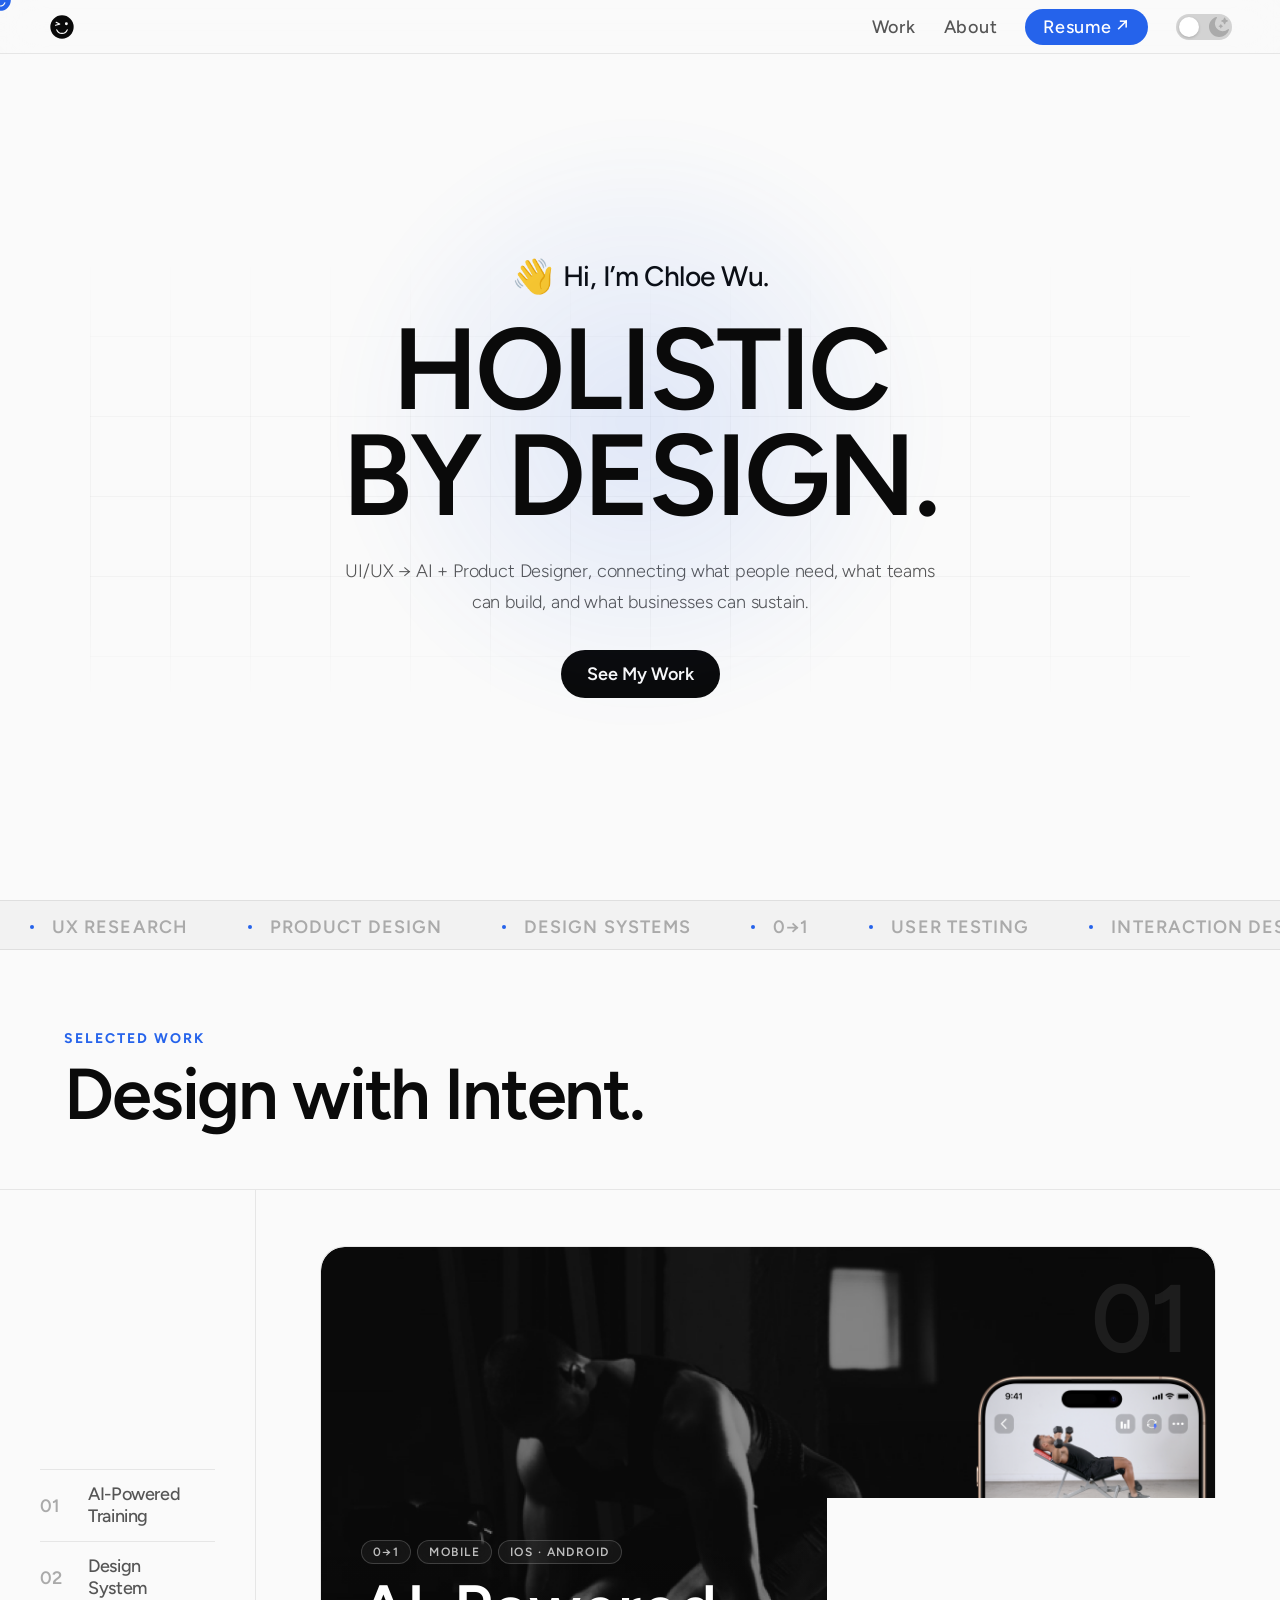
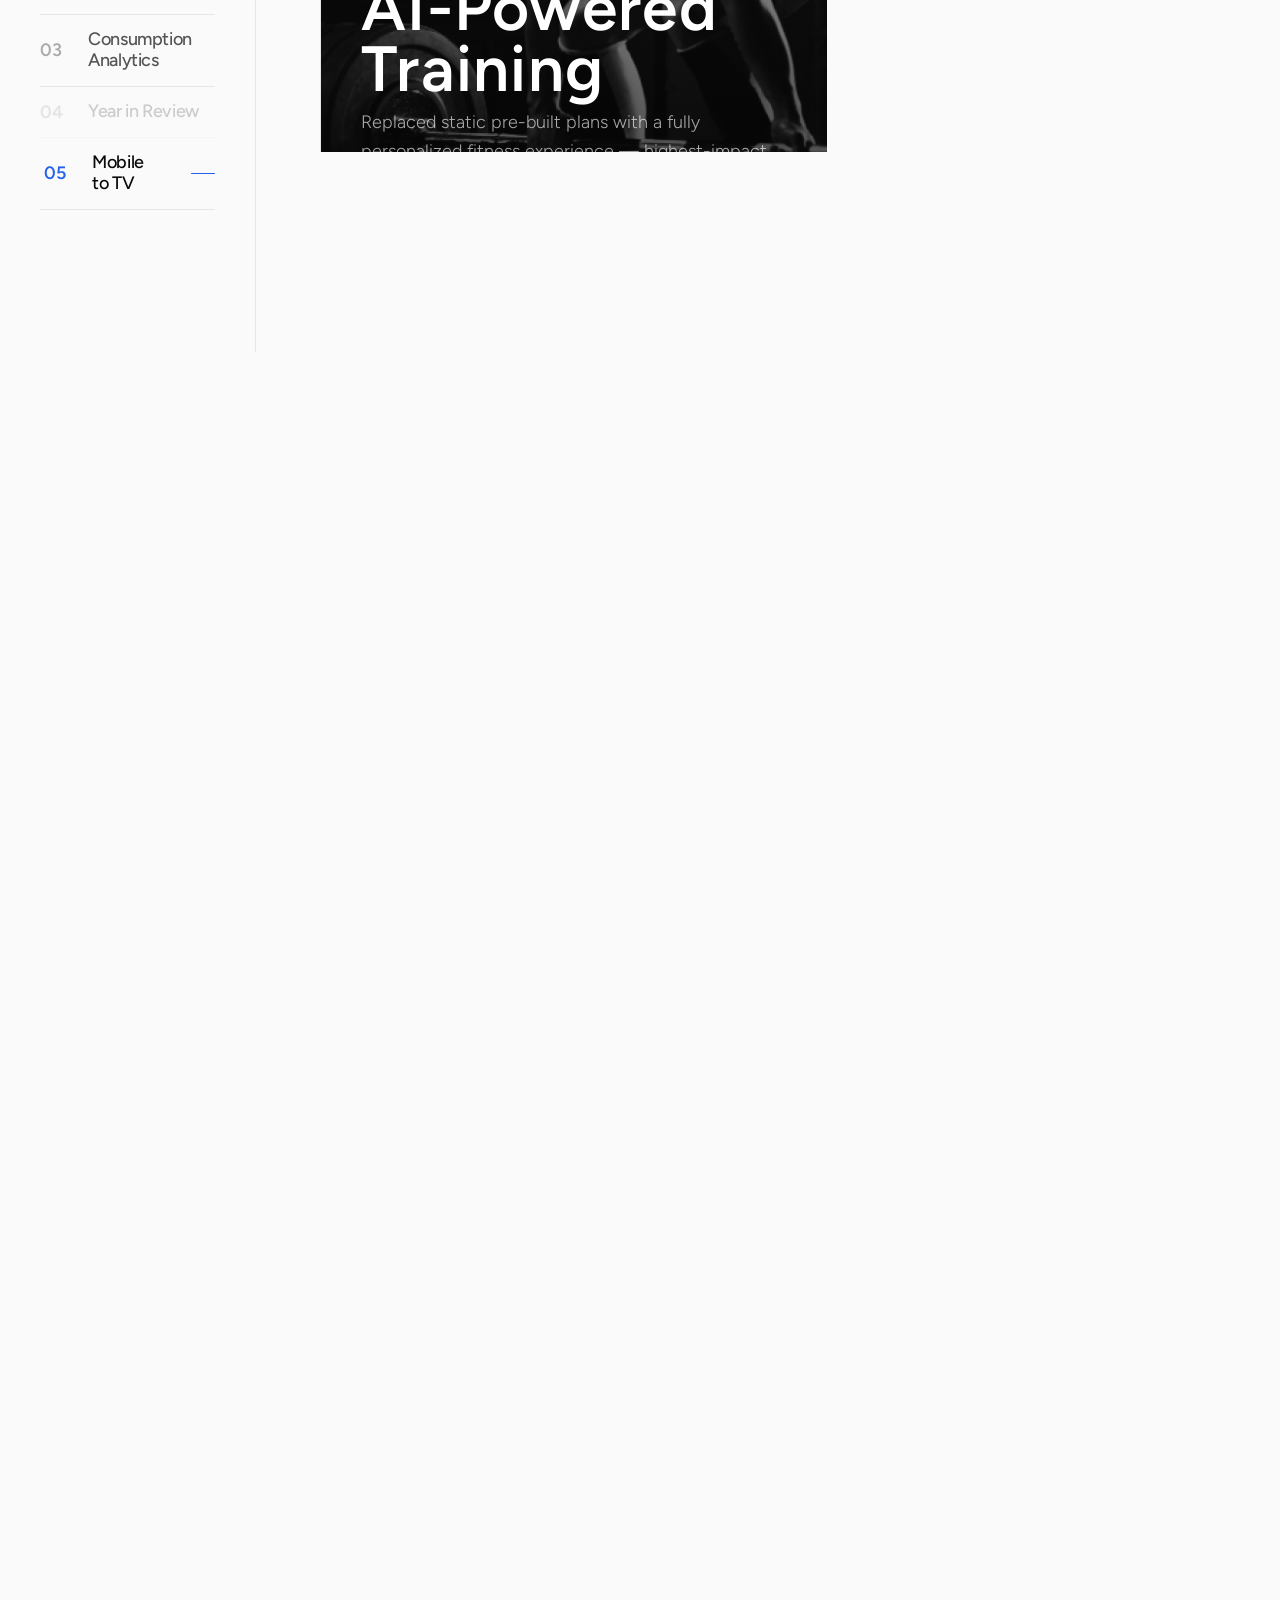
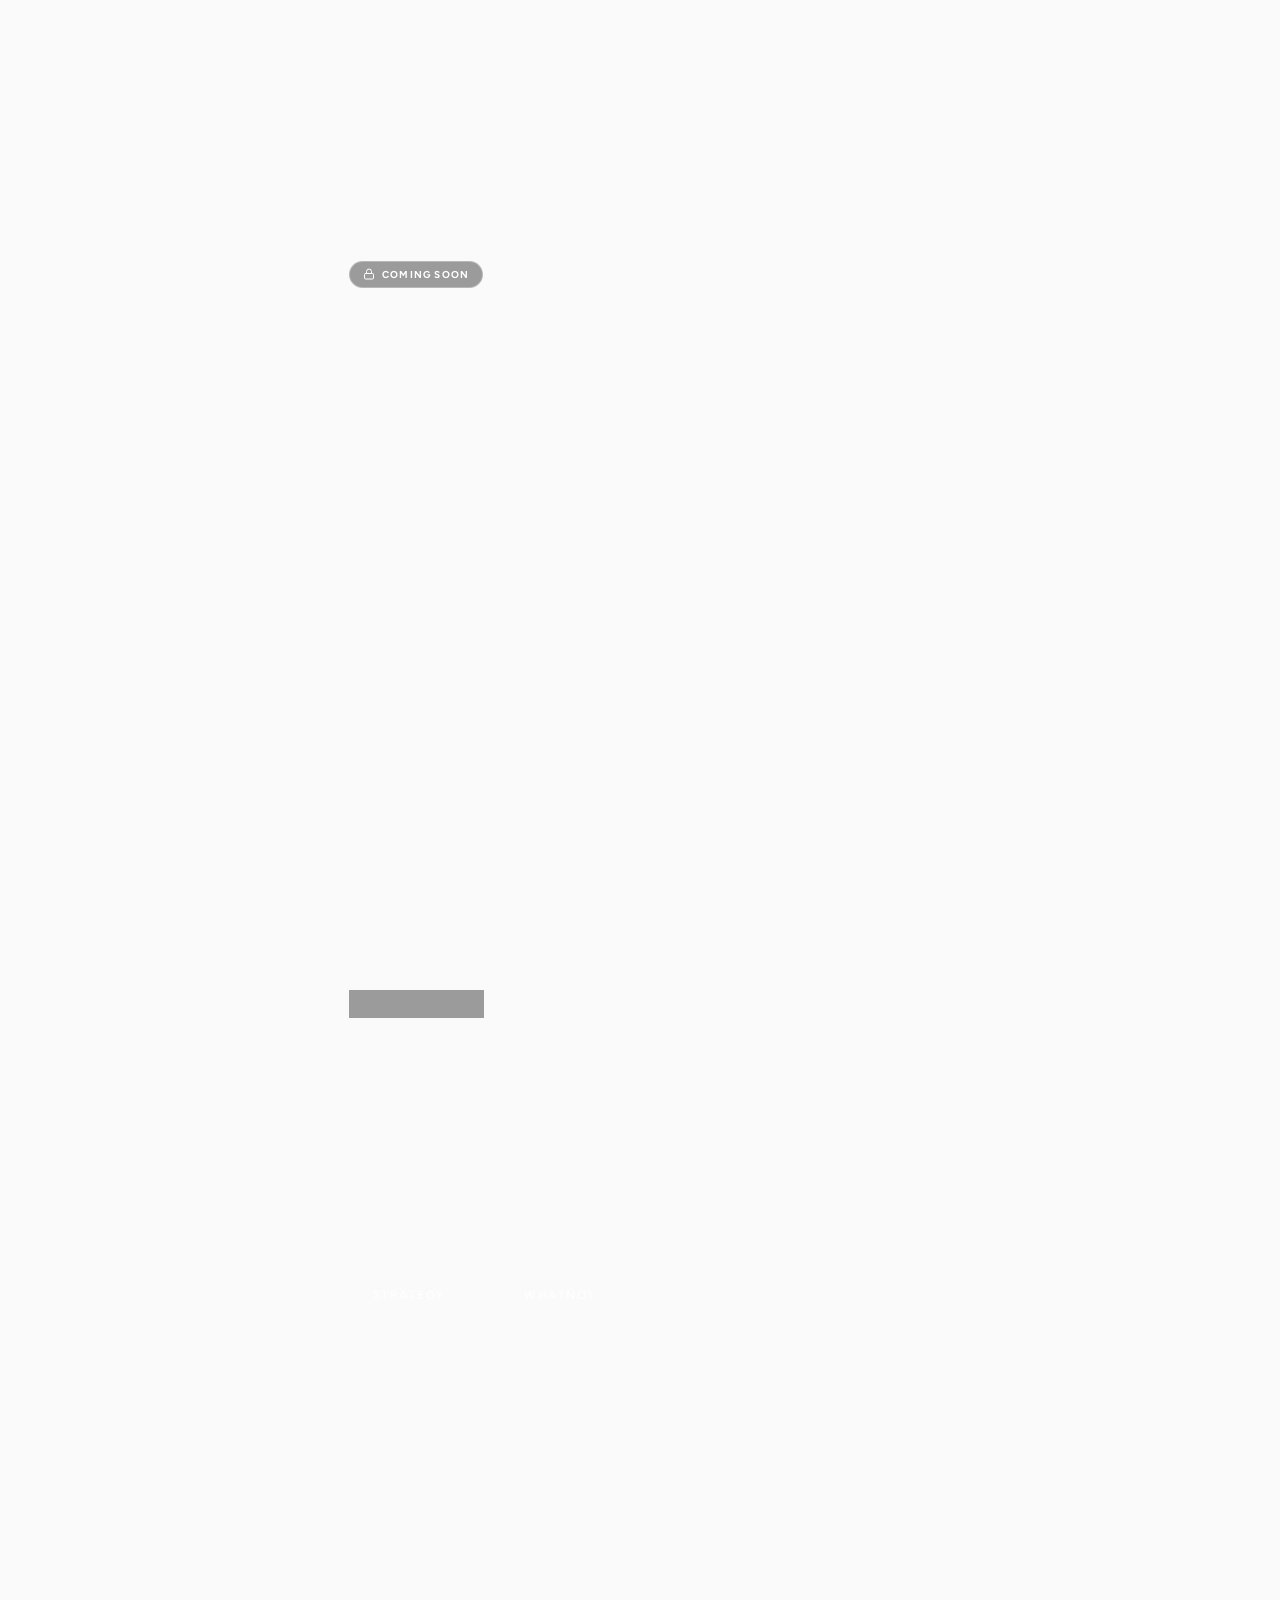
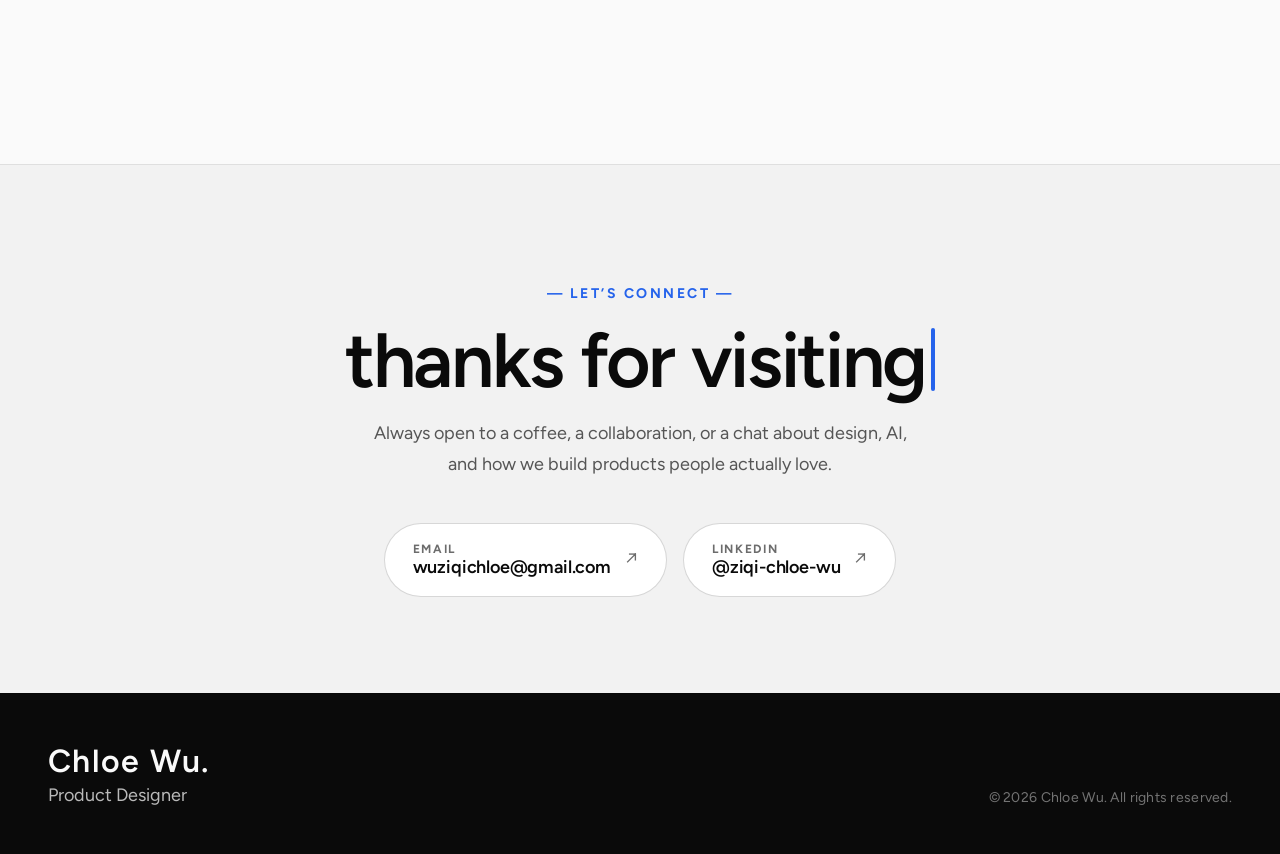
==== index.html @ bb84fc82 "HPE Final showcase: real feature videos + reorder; index Year in Review cover - Add hpe/{style,color" ====
<!DOCTYPE html>
<html lang="en" data-theme="light">
<head>
<meta charset="UTF-8">
<meta name="viewport" content="width=device-width, initial-scale=1.0">
<title>Chloe Wu — Product Designer</title>
<link href="https://fonts.googleapis.com/css2?family=Figtree:ital,wght@0,300;0,400;0,500;0,600;0,700;1,400&display=swap" rel="stylesheet">
<link rel="stylesheet" href="tokens.css">
<style>
*,*::before,*::after{box-sizing:border-box;margin:0;padding:0;}
html{scroll-behavior:smooth;font-size:120%;}
body {
  background:var(--bg); color:var(--ink);
  font-family:var(--font-body);
  overflow-x:hidden; cursor:none;
  -webkit-font-smoothing:antialiased;
  transition:background .4s,color .4s;
}
/* Force system cursor off everywhere so it never co-exists with #cur.
   Overridden in the mobile media query below where #cur is hidden. */
html, body, body *, body *::before, body *::after { cursor:none !important; }

/* ─────────────────────────────────────
   CURSOR — SVG, accent color baked into fill
───────────────────────────────────── */
#cur {
  position:fixed; z-index:9999; pointer-events:none;
  width:26px; height:26px;
  transform:translate(-50%,-50%);
  background:url('assets/images/cursor_default.svg') center / contain no-repeat;
  transition:width .2s cubic-bezier(.34,1.56,.64,1),
             height .2s cubic-bezier(.34,1.56,.64,1);
}
#cur.hover {
  width:30px; height:30px;
  background-image:url('assets/images/cursor_tap.svg');
}
#cur.lock {
  width:28px; height:28px;
  background-image:url('assets/images/cursor_lock.svg');
}
/* Both cursors share accent (#2563EB) strokes with white detail; brighten in dark mode. */
[data-theme="dark"] #cur,
[data-theme="dark"] #cur.hover { filter:brightness(1.15) saturate(1.1); }

/* ─────────────────────────────────────
   NAV
───────────────────────────────────── */
nav {
  position:fixed; top:0; left:0; right:0; z-index:300;
  height:54px; display:flex; align-items:center; justify-content:space-between;
  padding:0 48px;
  background:var(--nav-bg);
  backdrop-filter:blur(20px);
  border-bottom:1px solid var(--border);
  transition:background .4s,border-color .4s;
}
.nav-logo {
  display:inline-flex; align-items:center;
  color:var(--ink); text-decoration:none; transition:color .4s;
  line-height:0;
}
.nav-logo:hover .nav-logo-mark{transform:rotate(-8deg);}
.nav-logo-mark {
  width:28px; height:28px; display:block;
  transition:transform .25s cubic-bezier(.34,1.56,.64,1);
}
.nav-r{display:flex;align-items:center;gap:28px;}
.nav-links{display:flex;gap:28px;list-style:none;}
.nav-links a { font-size:var(--fs-base); font-weight:var(--fw-medium); letter-spacing:.04em; color:var(--ink-2); text-decoration:none; transition:color .2s; }
.nav-links a:hover{color:var(--ink);}
.nav-cta { color:#fff!important; background:var(--accent)!important; padding:7px 18px; border-radius:100px; transition:opacity .2s!important; }
.nav-cta:hover{opacity:.88;}

/* Theme toggle */
.t-tog{position:relative;width:56px;height:26px;cursor:none;}
.t-tog input{position:absolute;opacity:0;width:0;height:0;}
.t-track{position:absolute;inset:0;background:var(--border-h);border-radius:100px;transition:background .3s;display:flex;align-items:center;justify-content:space-between;padding:0 3px;}
.t-tog input:checked~.t-track{background:var(--accent);}
.t-icon{display:block;width:20px;height:20px;color:var(--ink-3);z-index:1;transition:opacity .25s;flex-shrink:0;}
.t-sun{opacity:0;}.t-moon{opacity:1;}
[data-theme="dark"] .t-sun{opacity:1;}[data-theme="dark"] .t-moon{opacity:0;}
/* Track turns accent (blue) when checked/dark — lift the exposed sun icon for contrast */
.t-tog input:checked~.t-track .t-sun{color:var(--ink-2);}
.t-knob{position:absolute;top:3px;left:3px;width:20px;height:20px;background:var(--surf);border-radius:50%;transition:transform .28s cubic-bezier(.4,0,.2,1);pointer-events:none;z-index:2;box-shadow:0 1px 3px rgba(0,0,0,.2);}
.t-tog input:checked~.t-knob{transform:translateX(30px);}

/* ─────────────────────────────────────
   HERO — full page, type-forward
───────────────────────────────────── */
#home {
  min-height:100vh; padding-top:54px;
  display:flex; flex-direction:column;
  align-items:center; justify-content:center;
  position:relative; overflow:hidden;
  text-align:center;
}

/* ── Headline block — takes most of hero ── */
.h-block {
  display:flex; flex-direction:column; align-items:center;
  padding:0 48px;
  position:relative; z-index:1;
  width:100%; max-width:1100px;
  gap:0;
}

/* Subtle blueprint grid */
.h-block::before {
  content:''; position:absolute; inset:0; z-index:0; pointer-events:none;
  background-image:
    linear-gradient(var(--border) 1px, transparent 1px),
    linear-gradient(90deg, var(--border) 1px, transparent 1px);
  background-size:80px 80px;
  mask-image:linear-gradient(to bottom,transparent,rgba(0,0,0,.4) 40%,rgba(0,0,0,.4) 80%,transparent);
}

/* ── GLOW EFFECT ── */
.glow-stage {
  position:relative; z-index:1;
  --mx: 50%; --my: 50%;
}

/* The glow orb follows mouse */
.glow-stage::before {
  content:''; position:absolute; z-index:0; pointer-events:none;
  width:600px; height:600px; border-radius:50%;
  background:radial-gradient(circle, rgba(var(--glow-r),.12) 0%, transparent 70%);
  left:var(--mx); top:var(--my);
  transform:translate(-50%,-50%);
  transition:left .1s ease,top .1s ease;
  filter:blur(20px);
}

.hero-title {
  font-family:var(--font-display);font-weight:var(--fw-semibold);
  font-size:clamp(48px,9vw,136px);
  line-height:.92; letter-spacing:-.025em;
  color:var(--ink);
  position:relative; z-index:1;
  text-align:center;
  margin-bottom:0;
}
.hero-title .gc-sp{width:.22em;}

/* Individual chars get glow on hover proximity */
.hero-title .gc {
  display:inline-block;
  transition:color .25s ease, text-shadow .25s ease;
}
.hero-title .gc.glow {
  color:var(--accent);
  text-shadow:
    0 0 40px rgba(var(--glow-r),.5),
    0 0 100px rgba(var(--glow-r),.25);
}

/* ── Bottom info bar ── */
.h-bar {
  display:flex; flex-direction:column; align-items:center;
  width:100%; max-width:800px;
  margin-top:36px;
  padding:0 48px;
}
.h-bar-l { width:100%; text-align:center; }
.h-bar-r { display:none; }  /* stats now in h-bar-l */
.h-bar-c {
  display:none;
}
.hero-greeting {
  font-size:clamp(24px,2.2vw,32px);   /* bigger — more noticeable */
  font-weight:var(--fw-medium);
  color:var(--ink);                       /* full ink — not muted */
  letter-spacing:-.02em;
  text-align:center;
  margin-bottom:20px;
  opacity:0;
  display:flex;
  align-items:center;
  justify-content:center;
  gap:10px;
}

/* Waving hand emoji animation */
.wave-hand {
  display:inline-block;
  font-size:1.2em;
  transform-origin:70% 80%;       /* pivot at wrist */
  animation-name: wave;
  animation-duration: 2s;
  animation-timing-function: ease-in-out;
  animation-delay: 0.7s;
  animation-iteration-count: 1;
  animation-fill-mode: forwards;
}
@keyframes wave {
  0%   { transform:rotate(0deg); }
  10%  { transform:rotate(18deg); }
  20%  { transform:rotate(-8deg); }
  30%  { transform:rotate(18deg); }
  40%  { transform:rotate(-4deg); }
  50%  { transform:rotate(14deg); }
  60%  { transform:rotate(0deg); }
  100% { transform:rotate(0deg); }
}

/* Greeting text — slight highlight to stand out from noise */
.hero-greeting-text {
  color: var(--ink);
  font-weight:var(--fw-medium);
}
.h-bar-eyebrow { font-size:var(--fs-sm); font-weight:var(--fw-bold); letter-spacing:.14em; text-transform:uppercase; color:var(--accent); margin-bottom:28px; text-align:center; }
.h-bar-sub { font-size:var(--fs-base); font-weight:var(--fw-light); color:var(--ink-2); line-height:1.7; max-width:38ch; text-align:center; letter-spacing:-.01em; }
.h-role { white-space:nowrap; }
.h-bar-cta { display:flex; flex-direction:row; gap:12px; align-items:center; justify-content:center; margin-top:28px; }
.h-avail { display:flex; align-items:center; gap:6px; font-size:var(--fs-sm); font-weight:var(--fw-semibold); letter-spacing:.1em; text-transform:uppercase; color:var(--ink-2); margin-bottom:6px; }
.h-avail-dot { width:7px; height:7px; background:#22C55E; border-radius:50%; animation:pulse 2s ease-in-out infinite; }
.btn-fill { display:inline-flex; align-items:center; gap:6px; background:var(--ink); color:var(--bg); padding:13px 26px; border-radius:100px; font-size:var(--fs-base); font-weight:var(--fw-semibold); text-decoration:none; transition:background .2s, transform .15s; }
.btn-fill:hover{background:var(--accent);transform:translateY(-2px);}
.btn-outline { display:inline-flex; align-items:center; gap:6px; color:var(--ink-2); font-size:var(--fs-base); font-weight:var(--fw-medium); text-decoration:none; padding:13px 20px; border-radius:100px; border:1.5px solid var(--border-h); transition:color .2s, border-color .2s, transform .15s; }
.btn-outline:hover{color:var(--ink);border-color:var(--ink);transform:translateY(-1px);}

/* ─────────────────────────────────────
   TICKER
───────────────────────────────────── */
.ticker { overflow:hidden; white-space:nowrap; border-top:1px solid var(--border); border-bottom:1px solid var(--border); padding:10px 0 13px; background:var(--bg-2); transition:background .4s; }
.ticker-inner { display:inline-flex; animation:ticker 24s linear infinite; }
.t-item { display:inline-flex; align-items:center; gap:18px; padding:0 30px; font-size:var(--fs-base); font-weight:var(--fw-semibold); letter-spacing:.06em; text-transform:uppercase; color:var(--ink-3); line-height:1; }
.t-sep { width:4px; height:4px; border-radius:50%; background:var(--accent); flex-shrink:0; }
@keyframes ticker{from{transform:translateX(0);}to{transform:translateX(-50%);}}

/* ─────────────────────────────────────
   WORK — sticky 1/3 left · 2/3 image right
───────────────────────────────────── */
#work { background:var(--bg); transition:background .4s; }
.sec-ey { font-size:var(--fs-sm); font-weight:var(--fw-bold); letter-spacing:.14em; text-transform:uppercase; color:var(--accent); margin-bottom:10px; display:block; }
.sec-h { font-family:var(--font-display); font-weight:var(--fw-semibold); font-size:clamp(40px,6vw,72px); line-height:1.05; letter-spacing:-.03em; color:var(--ink); }
.sec-note { max-width:28ch; font-size:var(--fs-base); color:var(--ink-2); line-height:1.7; }

/* Section header */
.work-hdr {
  padding:80px 64px 56px;
  display:flex; align-items:flex-end; justify-content:space-between;
  border-bottom:1px solid var(--border);
}

/* ── Two-column: 20% left sticky · 80% right ── */
.work-body {
  display:grid;
  grid-template-columns:1fr 4fr;   /* ← 20% : 80% */
  align-items:start;
}

/* LEFT: sticky, centered vertically */
.work-left {
  position:sticky; top:0; height:100vh;
  display:flex; flex-direction:column;
  justify-content:center;          /* center content vertically */
  padding:48px 40px;
  border-right:1px solid var(--border);
  overflow:hidden;
  background:var(--bg);
  transition:background .4s;
}

/* ── Mini index ── */
.proj-index {
  display:flex; flex-direction:column; gap:0;
  border-top:1px solid var(--border);
}
.proj-idx-row {
  display:flex; align-items:center; gap:12px;
  padding:14px 0; border-bottom:1px solid var(--border);
  cursor:pointer; transition:opacity .3s, padding-left .3s;
  opacity:.28;
}
.proj-idx-row:hover { opacity:.6; }
.proj-idx-row.active { opacity:1; padding-left:4px; }
.proj-idx-num {
  font-family:var(--font-display); font-size:var(--fs-base); font-weight:var(--fw-semibold);
  letter-spacing:.02em; color:var(--ink-3); width:36px;
  flex-shrink:0; transition:color .3s;
}
.proj-idx-row.active .proj-idx-num { color:var(--accent); }
.proj-idx-label {
  font-size:var(--fs-md); font-weight:var(--fw-medium); color:var(--ink-2);
  letter-spacing:-.02em; line-height:1.2;
  flex:1; min-width:0;
  text-wrap:balance;
  transition:color .3s, font-size .3s;
}
.proj-idx-row.active .proj-idx-label { color:var(--ink); }
/* Narrow-desktop breakpoint — shrink label so 2 words like "AI-Powered Training"
   wrap to 2 lines max instead of 3 in tight sidebar columns. */
@media (max-width:1440px) {
  .proj-idx-label { font-size:var(--fs-base); }
}
/* Animated accent bar on the right */
.proj-idx-tick {
  height:1.5px; width:0; background:var(--accent);
  border-radius:1px;
  transition:width .4s cubic-bezier(.22,1,.36,1);
}
.proj-idx-row.active .proj-idx-tick { width:24px; }

/* proj-detail removed — info lives on image */

/* Tags */
.proj-dtags { display:flex; gap:5px; flex-wrap:wrap; margin-bottom:14px; }
.proj-dtag {
  font-size:var(--fs-2xs); font-weight:var(--fw-semibold); letter-spacing:.08em; text-transform:uppercase;
  color:var(--accent); border:1px solid rgba(37,99,235,.25);
  background:rgba(37,99,235,.06);
  padding:3px 9px; border-radius:100px;
}
[data-theme="dark"] .proj-dtag {
  color:var(--accent); border-color:rgba(59,130,246,.3);
  background:rgba(59,130,246,.08);
}

.proj-dname {
  font-family:var(--font-body);
  font-size:clamp(32px,2.8vw,48px); font-weight:var(--fw-medium);
  line-height:1.08; letter-spacing:-.025em;
  color:var(--ink); margin-bottom:14px;
}

/* Metrics row */
.proj-dmetrics { display:flex; gap:24px; flex-wrap:wrap; margin-bottom:28px; }
.proj-dmet-val {
  font-family:var(--font-display);font-weight:var(--fw-semibold);
  font-size:var(--fs-lg); letter-spacing:.01em; color:var(--accent); line-height:1;
}
.proj-dmet-lbl {
  font-size:var(--fs-sm); font-weight:var(--fw-semibold); letter-spacing:.06em;
  text-transform:uppercase; color:var(--ink-3); margin-top:3px;
}

/* Divider between metrics and link */
.proj-dhr {
  width:100%; height:1px; background:var(--border);
  margin-bottom:20px;
}

/* CTA link — more refined */
.proj-dlink {
  display:inline-flex; align-items:center; gap:8px;
  font-size:var(--fs-md); font-weight:var(--fw-semibold); letter-spacing:-.01em;
  color:var(--ink); text-decoration:none;
  transition:color .2s, gap .2s;
}
.proj-dlink:hover { color:var(--accent); gap:12px; }
.proj-dlink-arrow {
  width:28px; height:28px; border-radius:50%;
  border:1.5px solid var(--border-h);
  display:inline-flex; align-items:center; justify-content:center;
  font-size:var(--fs-sm);
  transition:background .2s, border-color .2s, transform .2s;
}
.proj-dlink:hover .proj-dlink-arrow {
  background:var(--accent); border-color:var(--accent); color:#fff;
  transform:rotate(45deg);
}

/* RIGHT: single-column stack of large cards */
.work-right { display:flex; flex-direction:column; gap:28px; padding:56px 64px 96px; }

.proj-panel {
  position:relative; overflow:hidden;
  border-radius:24px;
  min-height:clamp(540px,78vh,820px);
  display:flex; align-items:flex-end;   /* info anchored bottom-left */
  border:1px solid var(--border);
  cursor:pointer;
  opacity:0; transform:translateY(40px);
  transition:opacity .8s cubic-bezier(.22,1,.36,1), transform .8s cubic-bezier(.22,1,.36,1);
  /* Lock the rounded clip so scaled/transformed children (e.g. .proj-panel-bg on hover)
     don't bleed past the corners in Safari/WebKit */
  isolation:isolate;
  -webkit-mask-image:-webkit-radial-gradient(white, black);
          mask-image:radial-gradient(white, black);
}
.proj-panel.in-view { opacity:1; transform:translateY(0); }
.proj-panel.in-view:hover { transform:translateY(-6px); }
@media (prefers-reduced-motion:reduce){
  .proj-panel{opacity:1;transform:none;transition:none;}
}

/* Full-bleed image / gradient background */
.proj-panel-bg {
  position:absolute; inset:0;
  border-radius:24px;            /* explicit, matches parent — survives transform:scale */
  background-size:cover; background-position:center;
  transition:transform .8s cubic-bezier(.22,1,.36,1);
}
.proj-panel:hover .proj-panel-bg { transform:scale(1.04); }

/* Dark vignette at bottom for readability */
.proj-panel::after {
  content:''; position:absolute; inset:0; z-index:2;
  border-radius:inherit;
  pointer-events:none;
  background:linear-gradient(
    to top,
    rgba(0,0,0,.72) 0%,
    rgba(0,0,0,.35) 30%,
    transparent 60%
  );
  transition:background .5s ease;
}
.proj-panel:hover::after {
  background:linear-gradient(
    to top,
    rgba(0,0,0,.55) 0%,
    rgba(0,0,0,.22) 30%,
    transparent 62%
  );
}

/* Modifier — for covers with light/bright backgrounds (e.g. Design System).
   Stronger bottom wash + subtle image dim so white overlay text reads cleanly. */
.proj-panel--bright::after {
  background:linear-gradient(
    to top,
    rgba(0,0,0,.88) 0%,
    rgba(0,0,0,.62) 22%,
    rgba(0,0,0,.28) 46%,
    transparent 72%
  );
}
.proj-panel--bright:hover::after {
  background:linear-gradient(
    to top,
    rgba(0,0,0,.78) 0%,
    rgba(0,0,0,.5) 22%,
    rgba(0,0,0,.2) 46%,
    transparent 72%
  );
}
.proj-panel--bright .proj-panel-bg {
  filter:brightness(.92) saturate(1.04);
}

/* Inner accent ring + soft glow on hover */
.proj-panel::before {
  content:''; position:absolute; inset:0; z-index:3; pointer-events:none;
  border-radius:inherit;
  box-shadow:inset 0 0 0 1px rgba(255,255,255,0),
             inset 0 0 0 0 rgba(255,255,255,0);
  transition:box-shadow .5s ease;
}
.proj-panel:hover::before {
  box-shadow:inset 0 0 0 1px rgba(255,255,255,.18),
             inset 0 0 90px 20px rgba(255,255,255,.06);
}

/* Gradient mesh — for panels without cover image */
.proj-panel-mesh {
  position:absolute; inset:0; z-index:1; pointer-events:none;
  background:
    radial-gradient(circle 600px at 18% 28%, rgba(255,255,255,.14), transparent 60%),
    radial-gradient(circle 500px at 82% 72%, rgba(255,255,255,.10), transparent 65%),
    radial-gradient(circle 700px at 50% 100%, rgba(255,255,255,.06), transparent 60%);
  filter:blur(40px);
  opacity:.9;
  animation:meshDrift 28s ease-in-out infinite alternate;
  mix-blend-mode:screen;
}
@keyframes meshDrift {
  0%   { transform:translate(0,0) scale(1); }
  100% { transform:translate(-4%,3%) scale(1.08); }
}

/* Title slight rise on hover */
.proj-panel-title {
  transition:transform .5s cubic-bezier(.22,1,.36,1);
}
.proj-panel:hover .proj-panel-title {
  transform:translateY(-4px);
}

/* Project info overlaid at bottom-LEFT of image — constrained width so the
   cover's mockup/content can live on the right without colliding with text. */
.proj-panel-info {
  position:relative; z-index:4;
  padding:32px 40px;
  width:100%;
  max-width:clamp(380px, 56%, 720px);
}
.proj-panel-tags { display:flex; gap:6px; margin-bottom:14px; flex-wrap:wrap; }
.proj-panel-tag {
  font-size:var(--fs-xs); font-weight:var(--fw-semibold); letter-spacing:.12em; text-transform:uppercase;
  color:rgba(255,255,255,.72);
  border:1px solid rgba(255,255,255,.18);
  background:rgba(255,255,255,.05);
  padding:4px 11px; border-radius:100px;
  backdrop-filter:blur(10px);
  -webkit-backdrop-filter:blur(10px);
}
.proj-panel-title {
  font-family:var(--font-display);font-weight:var(--fw-semibold);
  font-size:clamp(40px,5vw,72px); line-height:.95;
  letter-spacing:.02em; color:#fff; margin-bottom:8px;
}
.proj-panel-desc {
  font-size:var(--fs-base); font-weight:var(--fw-light);
  color:rgba(255,255,255,.65); line-height:1.65;
  max-width:52ch; margin-bottom:20px;
}
.proj-panel-metrics { display:flex; gap:28px; flex-wrap:wrap; margin-bottom:24px; }
.proj-panel-met-val {
  font-family:var(--font-display);font-weight:var(--fw-semibold);
  font-size:var(--fs-lg); letter-spacing:.02em; color:#fff; line-height:1;
}
.proj-panel-met-lbl {
  font-size:var(--fs-sm); font-weight:var(--fw-bold); letter-spacing:.06em;
  text-transform:uppercase; color:rgba(255,255,255,.5); margin-top:2px;
}
.proj-panel-link {
  display:inline-flex; align-items:center; gap:6px;
  font-size:var(--fs-xs); font-weight:var(--fw-bold); letter-spacing:.1em; text-transform:uppercase;
  color:#fff; text-decoration:none;
  border-bottom:1.5px solid rgba(255,255,255,.5); padding-bottom:1px;
  transition:border-color .2s, color .2s;
}
.proj-panel-link:hover { border-color:#fff; }

/* --- Locked / Coming-soon panels --- */
.proj-panel--locked:hover { transform:none; }            /* no lift on locked cards */
.proj-panel-link--soon {
  display:none;   /* hide bottom "Coming soon" link — top-left badge carries the status */
}
.proj-panel-soon-badge {
  position:absolute; top:24px; left:28px; z-index:5;
  display:inline-flex; align-items:center; gap:7px;
  padding:6px 13px; border-radius:100px;
  background:rgba(0,0,0,.38); backdrop-filter:blur(8px);
  border:1px solid rgba(255,255,255,.28);
  font-size:var(--fs-2xs); font-weight:var(--fw-bold); letter-spacing:.12em;
  text-transform:uppercase; color:#fff;
}
.proj-panel-soon-badge svg { width:12px; height:12px; }

/* Placeholder icon when no image */
.proj-panel-ph {
  position:absolute; top:50%; left:50%;
  transform:translate(-50%,-60%);   /* slightly above center */
  display:flex; flex-direction:column;
  align-items:center; gap:12px; text-align:center;
  z-index:2; pointer-events:none;
}
.proj-panel-icon {
  width:72px; height:72px; border-radius:18px;
  background:rgba(255,255,255,.10);
  border:1.5px solid rgba(255,255,255,.2);
  display:flex; align-items:center; justify-content:center;
  font-size:var(--fs-lg);
}
.proj-panel-ph-label {
  font-size:var(--fs-xs); font-weight:var(--fw-semibold); letter-spacing:.14em;
  text-transform:uppercase; color:rgba(255,255,255,.35);
}

/* Ghost number — decorative watermark */
.proj-panel-ghost {
  position:absolute; top:24px; right:28px; z-index:4;
  font-family:var(--font-display);font-weight:var(--fw-semibold); font-size:var(--fs-display);
  letter-spacing:-.03em; color:rgba(255,255,255,.08);
  line-height:1; pointer-events:none; user-select:none;
}

/* PDF MODAL */
.pdf-overlay {
  position:fixed; inset:0; z-index:1000;
  background:rgba(0,0,0,.65);
  backdrop-filter:blur(14px);
  display:none; align-items:center; justify-content:center;
  padding:24px;
}
.pdf-overlay.open { display:flex; }
.pdf-box {
  width:min(900px,96vw);
  height:min(92vh,1040px);
  background:var(--surf);
  border-radius:18px; overflow:hidden;
  display:flex; flex-direction:column;
  box-shadow:0 32px 80px rgba(0,0,0,.45);
  border:1px solid var(--border-h);
}
.pdf-topbar {
  display:flex; align-items:center; justify-content:space-between;
  padding:13px 20px; border-bottom:1px solid var(--border);
  flex-shrink:0;
}
.pdf-topbar-title {
  font-family:var(--font-display);font-weight:var(--fw-semibold);
  font-size:var(--fs-base); letter-spacing:.04em; color:var(--ink);
}
.pdf-close {
  width:30px; height:30px; border-radius:50%; border:none;
  background:var(--border-h); color:var(--ink); font-size:var(--fs-base);
  cursor:pointer; display:flex; align-items:center; justify-content:center;
  transition:background .2s;
}
.pdf-close:hover { background:var(--border); }
.pdf-iframe { flex:1; border:none; width:100%; background:#f0f0f0; }



/* ─────────────────────────────────────
   ABOUT — Compact Bento Persona
───────────────────────────────────── */
#about {
  background: var(--bg-2);
  padding: 100px 64px;
  transition: background .4s;
  position: relative;
}
/* Subtle gradient backdrop so glass reads clearly */
#about::before {
  content: '';
  position: absolute; inset: 0; z-index: 0; pointer-events: none;
  background:
    radial-gradient(ellipse 70% 60% at 20% 30%, rgba(37,99,235,.06) 0%, transparent 70%),
    radial-gradient(ellipse 60% 50% at 80% 70%, rgba(99,37,235,.04) 0%, transparent 60%);
}
.about-wrap { position: relative; z-index: 1; }
.about-wrap { max-width: 1200px; margin: 0 auto; }

.about-heading { margin-bottom: 48px; }
.about-heading .sec-ey { margin-bottom: 8px; }
.about-heading h2 {
  font-family: var(--font-display);
  font-weight: var(--fw-semibold);
  font-size: clamp(40px, 6vw, 72px);
  line-height: 1.05; letter-spacing: -.03em; color: var(--ink);
}

/* ── Outer card ── */
.bento-card {
  /* Glassmorphism */
  background: rgba(255,255,255,0.62);
  backdrop-filter: blur(24px) saturate(160%);
  -webkit-backdrop-filter: blur(24px) saturate(160%);
  border: 1px solid rgba(255,255,255,0.72);
  border-radius: 28px;
  padding: 12px;
  box-shadow: 0 4px 32px rgba(0,0,0,.07), 0 1px 0 rgba(255,255,255,.9) inset;
  transition: background .4s, border-color .4s;
}
[data-theme="dark"] .bento-card {
  background: rgba(26,26,26,0.72);
  backdrop-filter: blur(24px) saturate(140%);
  -webkit-backdrop-filter: blur(24px) saturate(140%);
  border: 1px solid rgba(255,255,255,0.10);
  box-shadow: 0 4px 32px rgba(0,0,0,.45), 0 1px 0 rgba(255,255,255,.05) inset;
}

/* ── Bento grid ── */
.bento {
  display: grid;
  grid-template-columns: repeat(12, 1fr);
  gap: 8px;
}

/* ── Base tile ── */
.bt {
  border-radius: 16px;
  overflow: hidden;
  position: relative;
  transition: transform .35s cubic-bezier(.22,1,.36,1), box-shadow .35s;
}
.bt:hover { transform: translateY(-2px); box-shadow: 0 8px 28px rgba(0,0,0,.07); }
[data-theme="dark"] .bt:hover { box-shadow: 0 8px 28px rgba(0,0,0,.4); }

/* ── Light-only surfaces ── */
.bt-a {
  background: rgba(242,242,242,0.78);
  border: 1px solid rgba(255,255,255,0.68);
  backdrop-filter: blur(12px);
  -webkit-backdrop-filter: blur(12px);
}
.bt-b {
  background: rgba(255,255,255,0.72);
  border: 1px solid rgba(255,255,255,0.82);
  backdrop-filter: blur(12px);
  -webkit-backdrop-filter: blur(12px);
}
[data-theme="dark"] .bt-a {
  background: rgba(20,20,20,0.72);
  border: 1px solid rgba(255,255,255,0.08);
}
[data-theme="dark"] .bt-b {
  background: rgba(30,30,30,0.78);
  border: 1px solid rgba(255,255,255,0.10);
}
/* Photo tile stays dark so portrait reads, everything else light */
.bt-photo-dark { background: var(--ink); }

/* Column spans */
.bc-3  { grid-column: span 3; }
.bc-4  { grid-column: span 4; }
.bc-5  { grid-column: span 5; }
.bc-6  { grid-column: span 6; }
.bc-12 { grid-column: span 12; }

/* ── Shared label ── */
.bt-label {
  display: block;
  font-size:var(--fs-sm); font-weight:var(--fw-bold); letter-spacing: .1em;
  text-transform: uppercase; color: var(--accent);
  margin-bottom: 12px;
}

/* ══════════════════════════════════════
   TILE: PHOTO
   ══════════════════════════════════════ */
.bt-photo-tile {
  display: flex; flex-direction: column;
  align-items: center; justify-content: flex-end;
  text-align: center;
  min-height: 280px;
  padding: 0;
  position: relative; overflow: hidden;
  gap: 0;
}
.bt-photo-tile::after {
  content:''; position:absolute; inset:0; z-index:2; pointer-events:none;
  border-radius:inherit;
  background:linear-gradient(to bottom, transparent 40%, rgba(0,0,0,.6) 100%);
}
.bt-photo-bg { display:none; }
.bt-portrait {
  position:absolute; inset:0; z-index:1;
  width:100%; height:100%; border-radius:0;
  border:none;
  background:var(--bg-2);
  display:flex; align-items:center; justify-content:center;
  overflow:hidden; margin:0; flex-shrink:0;
  box-shadow:none;
}
.bt-portrait img { width:100%; height:100%; object-fit:cover; border-radius:0; }
.bt-portrait-ph { display:flex; flex-direction:column; align-items:center; gap:8px; justify-content:center; }
.bt-portrait-ph svg { opacity:.3; }
.bt-portrait-ph span {
  font-size:var(--fs-2xs); font-weight:var(--fw-semibold); letter-spacing:.12em;
  text-transform:uppercase; color:rgba(0,0,0,.3);
}
.bt-photo-text { position:absolute; bottom:0; left:0; right:0; z-index:3; padding:20px; }
.bt-photo-name {
  font-family: var(--font-accent);
  font-size:var(--fs-md); letter-spacing: .05em; color: #fff; line-height: 1; margin-bottom: 3px;
}
.bt-photo-role {
  font-size:var(--fs-xs); font-weight:var(--fw-regular);
  color: rgba(255,255,255,.72); letter-spacing: .04em;
}
/* bt-badge removed */

/* ══════════════════════════════════════
   TILE: BIO
   ══════════════════════════════════════ */
.bt-bio-tile {
  padding: 24px 28px;
  display: flex; flex-direction: column; justify-content: center;
}
.bt-bio-text {
  font-size:var(--fs-base); font-weight:var(--fw-light); color: var(--ink-2);
  line-height: 1.78; letter-spacing: -.01em;
}
.bt-detail-rows { display: flex; flex-direction: column; margin-top: 18px; border-top: 1px solid var(--border); }
.bt-detail-row {
  display: flex; justify-content: space-between; align-items: baseline;
  padding: 7px 0; border-bottom: 1px solid var(--border);
}
.bt-detail-row:last-child { border-bottom: none; }
.bt-detail-k {
  font-size:var(--fs-sm); font-weight:var(--fw-bold); letter-spacing: .08em;
  text-transform: uppercase; color: var(--ink-2); flex-shrink: 0;
}
.bt-detail-v {
  font-size:var(--fs-base); font-weight:var(--fw-regular); color: var(--ink-2);
  text-align: right; line-height: 1.4; max-width: 60%;
}

/* ══════════════════════════════════════
   TILE: INFJ SLIDERS
   ══════════════════════════════════════ */
.bt-infj-tile {
  padding: 24px 24px; position: relative; overflow: hidden;
}
.bt-infj-tile::before {
  content: 'INFJ'; position: absolute;
  right: 12px; bottom: 8px;
  font-family: var(--font-accent);
  font-size:var(--fs-3xl); letter-spacing: .06em;
  color: var(--border); line-height: 1;
  pointer-events: none; user-select: none; z-index: 0;
}
.bt-infj-tile > * { position: relative; z-index: 1; }
.bt-slider-row { margin-bottom: 12px; }
.bt-slider-row:last-child { margin-bottom: 0; }
.bt-slider-labels {
  display: flex; justify-content: space-between;
  font-size:var(--fs-sm); color: var(--ink-2); font-weight:var(--fw-medium); margin-bottom: 5px;
}
.bt-slider-track {
  height: 3px; border-radius: 2px;
  background: var(--border-h); position: relative;
}
.bt-slider-track::after {
  content: ''; position: absolute;
  top: -4px; left: 50%; transform: translateX(-50%);
  width: 1.5px; height: 11px;
  background: var(--border-h); border-radius: 1px;
}
.bt-slider-fill {
  position: absolute; top: 0; height: 100%; border-radius: 2px;
  background: linear-gradient(90deg, var(--accent), rgba(37,99,235,.45));
}
.bt-slider-dot {
  position: absolute; top: 50%; transform: translateY(-50%);
  width: 9px; height: 9px; border-radius: 50%;
  background: var(--surf); border: 2px solid var(--accent);
  box-shadow: 0 0 0 3px rgba(37,99,235,.12); z-index: 1;
  transition: background .4s;
}

/* ══════════════════════════════════════
   TILE: BEHAVIORS
   ══════════════════════════════════════ */
.bt-behaviors-tile { padding: 24px 24px; }
.bt-beh-grid {
  display: grid; grid-template-columns: 1fr 1fr;
  gap: 8px; margin-top: 4px;
}
.bt-beh-card {
  background: var(--bg-2);
  border: 1px solid var(--border);
  border-radius: 12px; padding: 12px 14px;
  display: flex; flex-direction: column; gap: 4px;
  transition: background .4s, border-color .4s;
}
.bt-b .bt-beh-card { background: var(--bg-2); }
.bt-beh-card { padding: 16px 16px; align-items: flex-start; gap: 10px; }
.bt-beh-icon {
  width: 48px; height: 48px; display: block; line-height: 1;
  margin-bottom: 4px;
}
img.bt-beh-icon { object-fit: contain; }
.bt-beh-name {
  font-size:var(--fs-base); font-weight:var(--fw-semibold); color: var(--ink);
  letter-spacing: -.01em; line-height: 1.3;
}
.bt-beh-desc {
  font-size:var(--fs-sm); font-weight:var(--fw-regular); color: var(--ink-2);
  line-height: 1.5; letter-spacing: -.01em;
  max-height: 0; opacity: 0; overflow: hidden;
  transition: max-height .35s ease, opacity .3s ease, margin-top .35s ease;
}
.bt-beh-card:hover .bt-beh-desc {
  max-height: 120px; opacity: 1;
}
@media (hover: none) {
  .bt-beh-desc { max-height: 120px; opacity: 1; }
}

/* ══════════════════════════════════════
   TILE: LIST
   ══════════════════════════════════════ */
.bt-list-tile { padding: 22px 24px; }
.bt-list { display: flex; flex-direction: column; gap: 9px; margin-top: 4px; }
.bt-list-item {
  font-size:var(--fs-base); font-weight:var(--fw-regular); color: var(--ink-2); line-height: 1.6;
}
.bt-list-item strong { color: var(--ink); font-weight:var(--fw-semibold); }

/* ══════════════════════════════════════
   TILE: QUOTE — accent bg
   ══════════════════════════════════════ */
.bt-quote-tile {
  background: transparent;
  padding: 28px 32px;
  display: flex; align-items: center; gap: 20px;
}
.bt-quote-mark {
  font-family: var(--font-accent);
  font-size:var(--fs-4xl); line-height: 1;
  color: var(--accent); opacity: .25; flex-shrink: 0;
  user-select: none; margin-top: -4px;
}
.bt-quote-body {
  font-size:var(--fs-md); font-weight:var(--fw-light); font-style: italic;
  color: var(--ink-2); line-height: 1.55;
  border: none; padding: 0; margin: 0; letter-spacing: -.01em; flex: 1;
}

/* ── Responsive ── */
@media (max-width:1024px) and (min-width:768px) {
  #about { padding: 72px 36px; }
  .bento-card { padding: 10px; border-radius: 22px; }
  .bento { gap: 8px; }
  .bc-3 { grid-column: span 6; }
  .bc-5 { grid-column: span 6; }
  .bc-6 { grid-column: span 12; }
}
@media (max-width:767px) {
  #about { padding: 56px 20px; }
  .bento-card { padding: 8px; border-radius: 18px; }
  .bento { gap: 7px; }
  .bento > .bt { grid-column: 1/-1 !important; }
  .bt-photo-tile { min-height: 240px; }
  .bt-beh-grid { grid-template-columns: 1fr 1fr; }
  .bt-quote-tile { flex-direction: column; gap: 12px; padding: 24px 22px; }
  .bt-quote-mark { font-size:var(--fs-2xl); }
}

/* ─────────────────────────────────────
   RESUME
───────────────────────────────────── */
#resume { background:var(--bg); padding:100px 48px; transition:background .4s; }
.rinner { max-width:1200px; margin:0 auto; }
.rg { display:grid; grid-template-columns:1.2fr 1fr; gap:80px; }
.rct { font-family:var(--font-display);font-weight:var(--fw-semibold); font-size:var(--fs-md); letter-spacing:.04em; color:var(--ink); margin-bottom:24px; }
.tl{display:flex;flex-direction:column;}
.tli{display:grid;grid-template-columns:1px 1fr;gap:0 20px;padding-bottom:24px;}
.tl-ln{width:1px;background:var(--border-h);position:relative;}
.tl-dot{position:absolute;top:5px;left:50%;transform:translateX(-50%);width:7px;height:7px;border-radius:50%;background:var(--accent);}
.tl-per{font-size:var(--fs-sm);font-weight:var(--fw-bold);letter-spacing:.1em;text-transform:uppercase;color:var(--accent);margin-bottom:4px;}
.tl-role{font-family:var(--font-display);font-weight:var(--fw-semibold);font-size:var(--fs-md);letter-spacing:.03em;color:var(--ink);margin-bottom:2px;}
.tl-co{font-size:var(--fs-base);color:var(--ink-2);margin-bottom:6px;}
.tl-desc{font-size:var(--fs-base);color:var(--ink-2);line-height:1.65;}
.rdl{display:inline-flex;align-items:center;gap:8px;margin-top:28px;border:1.5px solid var(--border-h);padding:11px 22px;font-size:var(--fs-sm);font-weight:var(--fw-bold);letter-spacing:.1em;text-transform:uppercase;text-decoration:none;color:var(--ink);border-radius:100px;transition:all .2s;}
.rdl:hover{background:var(--accent);color:#fff;border-color:var(--accent);}

/* ── Floating assets — ambient collage above Chat ── */
#floats{position:relative;padding:120px 48px 60px;background:var(--bg);overflow:hidden;transition:background .4s;}
.fa-wrap{max-width:1200px;margin:0 auto;position:relative;}
.fa-head{text-align:center;margin-bottom:48px;}
.fa-head .sec-ey{display:block;font-size:var(--fs-sm);font-weight:var(--fw-bold);letter-spacing:.18em;text-transform:uppercase;color:var(--accent);margin-bottom:14px;}
.fa-head h2{font-family:var(--font-display);font-weight:var(--fw-semibold);font-size:clamp(40px,5vw,64px);line-height:1.05;letter-spacing:-.03em;color:var(--ink);}
.fa-stage{position:relative;height:640px;width:100%;}
.fa-card{position:absolute;border-radius:24px;background:var(--surf);border:1px solid var(--border);box-shadow:0 8px 30px rgba(0,0,0,.08);overflow:hidden;will-change:transform;transform:translate3d(0,var(--scroll-y,0),0) rotate(var(--rot,0deg));transition:box-shadow .3s,filter .3s;}
[data-theme="dark"] .fa-card{box-shadow:0 8px 30px rgba(0,0,0,.35);}
.fa-card:hover{box-shadow:0 20px 60px rgba(0,0,0,.14);z-index:10;}
[data-theme="dark"] .fa-card:hover{box-shadow:0 20px 60px rgba(0,0,0,.5);}
.fa-float{width:100%;height:100%;border-radius:inherit;animation:faFloat var(--dur,8s) ease-in-out infinite;animation-delay:var(--delay,0s);display:flex;align-items:center;justify-content:center;position:relative;}
@keyframes faFloat{0%,100%{transform:translate3d(0,0,0);}50%{transform:translate3d(0,-14px,0);}}
@media (prefers-reduced-motion: reduce){.fa-float{animation:none;}}
.fa-emoji{font-size:clamp(48px,7vw,80px);line-height:1;filter:drop-shadow(0 4px 12px rgba(0,0,0,.08));}
.fa-mockup{width:100%;height:100%;padding:18px;display:flex;flex-direction:column;gap:8px;}
.fa-mockup-bar{height:10px;border-radius:6px;background:var(--border);}
.fa-mockup-bar.accent{background:var(--accent);width:60%;}
.fa-mockup-bar.short{width:40%;}
.fa-mockup-bar.long{width:85%;}
.fa-mockup-pill{height:32px;border-radius:100px;background:var(--accent);width:80px;margin-top:auto;align-self:flex-end;}
.fa-mockup-grid{display:grid;grid-template-columns:1fr 1fr;gap:6px;margin-top:auto;}
.fa-mockup-grid > div{height:32px;border-radius:8px;background:var(--bg-2);border:1px solid var(--border);}
.fa-mockup-grid > div:first-child{background:var(--accent);border-color:var(--accent);}
.fa-label{position:absolute;bottom:14px;left:16px;font-size:var(--fs-2xs);font-weight:var(--fw-bold);letter-spacing:.12em;text-transform:uppercase;color:var(--ink-3);}
.fa-card.work .fa-label{color:var(--accent);}
/* Card placements (desktop) — irregular scatter */
.fa-c1{left:4%;top:0;width:160px;height:160px;--rot:-4deg;--dur:7s;--delay:0s;}
.fa-c2{left:20%;top:60px;width:260px;height:200px;--rot:2deg;--dur:9s;--delay:.4s;}
.fa-c3{left:48%;top:0;width:180px;height:180px;--rot:-2deg;--dur:6.5s;--delay:.8s;}
.fa-c4{right:18%;top:40px;width:200px;height:160px;--rot:5deg;--dur:8.5s;--delay:.2s;}
.fa-c5{right:2%;top:200px;width:170px;height:170px;--rot:-3deg;--dur:7.5s;--delay:.6s;}
.fa-c6{left:8%;top:280px;width:220px;height:180px;--rot:3deg;--dur:9.5s;--delay:1s;}
.fa-c7{left:34%;top:340px;width:200px;height:200px;--rot:-5deg;--dur:8s;--delay:.3s;}
.fa-c8{right:24%;top:340px;width:240px;height:200px;--rot:2deg;--dur:7s;--delay:.7s;}
@media(max-width:1100px){
  .fa-stage{height:880px;}
  .fa-c1{left:2%;top:0;width:140px;height:140px;}
  .fa-c2{left:32%;top:40px;width:220px;height:170px;}
  .fa-c3{right:4%;top:0;width:150px;height:150px;}
  .fa-c4{left:4%;top:200px;width:180px;height:150px;}
  .fa-c5{right:6%;top:200px;width:160px;height:160px;}
  .fa-c6{left:30%;top:400px;width:200px;height:160px;}
  .fa-c7{left:2%;top:580px;width:170px;height:170px;}
  .fa-c8{right:4%;top:560px;width:210px;height:180px;}
}
@media(max-width:640px){
  #floats{padding:80px 20px 40px;}
  .fa-stage{height:1100px;}
  .fa-c1{left:6%;top:0;width:130px;height:130px;}
  .fa-c2{right:6%;top:60px;left:auto;width:160px;height:140px;}
  .fa-c3{left:6%;top:200px;width:140px;height:140px;}
  .fa-c4{right:6%;top:240px;left:auto;width:150px;height:130px;}
  .fa-c5{left:6%;top:400px;width:140px;height:140px;}
  .fa-c6{right:6%;top:430px;left:auto;width:160px;height:140px;}
  .fa-c7{left:6%;top:600px;width:150px;height:150px;}
  .fa-c8{right:6%;top:620px;left:auto;width:170px;height:140px;}
}

/* ── End CTA — Chat Soon ── */
#chat{padding:120px 48px 96px;background:var(--bg-2);border-top:1px solid var(--border);transition:background .4s,border-color .4s;}
.chat-inner{max-width:1080px;margin:0 auto;display:flex;flex-direction:column;align-items:center;text-align:center;}
.chat-eyebrow{font-size:var(--fs-sm);font-weight:var(--fw-bold);letter-spacing:.18em;text-transform:uppercase;color:var(--accent);margin-bottom:18px;}
.chat-title{font-family:var(--font-display);font-weight:var(--fw-semibold);font-size:clamp(40px,6vw,80px);line-height:1.05;letter-spacing:-.03em;color:var(--ink);margin-bottom:14px;min-height:1.1em;}
.chat-title .typer{display:inline;}
.chat-title .typer-caret{display:inline-block;width:.055em;height:.82em;background:var(--accent);margin-left:.06em;vertical-align:-.06em;border-radius:2px;animation:typerBlink 1.05s steps(1) infinite;}
@keyframes typerBlink{50%{opacity:0;}}
@media(prefers-reduced-motion:reduce){.chat-title .typer-caret{animation:none;}}
.chat-sub{font-size:var(--fs-base);color:var(--ink-2);line-height:1.7;max-width:46ch;margin-bottom:44px;}
.chat-links{display:flex;gap:16px;flex-wrap:wrap;justify-content:center;}
.chat-btn{display:inline-flex;align-items:center;gap:14px;padding:18px 28px;border-radius:100px;border:1.5px solid var(--border-h);background:var(--surf);text-decoration:none;color:var(--ink);transition:transform .25s cubic-bezier(.22,1,.36,1),border-color .2s,background .2s,color .2s;}
.chat-btn:hover{transform:translateY(-2px);border-color:var(--accent);background:var(--accent);color:#fff;}
.chat-btn-stack{display:flex;flex-direction:column;align-items:flex-start;line-height:1.2;}
.chat-btn-label{font-size:var(--fs-xs);font-weight:var(--fw-bold);letter-spacing:.14em;text-transform:uppercase;opacity:.6;}
.chat-btn-val{font-size:var(--fs-base);font-weight:var(--fw-semibold);letter-spacing:-.01em;}
.chat-btn-arrow{font-size:var(--fs-base);opacity:.6;transition:transform .2s;}
.chat-btn:hover .chat-btn-arrow{transform:translate(2px,-2px);opacity:1;}
@media(max-width:767px){
  #chat{padding:72px 20px 56px;}
  .chat-links{flex-direction:column;width:100%;}
  .chat-btn{width:100%;justify-content:space-between;padding:16px 22px;}
}

footer{background:var(--ink);color:var(--bg);padding:48px;display:flex;justify-content:space-between;align-items:center;flex-wrap:wrap;gap:20px;border-top:1px solid var(--border);transition:background .4s,color .4s;}
.ft-name{font-family:var(--font-display);font-weight:var(--fw-semibold);font-size:var(--fs-lg);letter-spacing:.04em;}
.ft-tag{font-size:var(--fs-base);color:rgba(245,245,245,.75);margin-top:4px;}
.ft-copy{font-size:var(--fs-sm);color:rgba(245,245,245,.45);letter-spacing:.02em;align-self:flex-end;}
.ft-links{display:flex;gap:28px;list-style:none;}
.ft-links a{font-size:var(--fs-base);font-weight:var(--fw-medium);letter-spacing:.08em;text-transform:uppercase;color:rgba(245,245,245,.75);text-decoration:none;transition:color .2s;}
.ft-links a:hover{color:var(--accent);}

[data-theme="dark"] footer { background:#1E1E1E; }
[data-theme="dark"] .ft-name { color:#F5F5F5; }
[data-theme="dark"] .ft-tag { color:rgba(245,245,245,.75); }
[data-theme="dark"] .ft-links a { color:rgba(245,245,245,.75); }
.reveal{opacity:0;transform:translateY(20px);transition:opacity .6s ease,transform .6s ease;}
.reveal.in{opacity:1;transform:none;}
.enter{opacity:0;animation:fu .6s ease forwards;}
.d1{animation-delay:.05s;}.d2{animation-delay:.18s;}.d3{animation-delay:.32s;}.d4{animation-delay:.48s;}
@keyframes fu{from{opacity:0;transform:translateY(14px);}to{opacity:1;transform:translateY(0);}}
@keyframes pulse{0%,100%{transform:scale(1);}50%{transform:scale(.5);opacity:.5;}}

/* ═══════════════════════════════════════
   RESPONSIVE — 3 breakpoints
═══════════════════════════════════════ */

/* ── Tablet: 768–1024px ── */
@media(max-width:1024px) and (min-width:768px) {
  nav { padding:0 28px; }
  .h-block { padding:36px 28px 0; }
  .h-bar-l, .h-bar-r, .h-bar-c { padding:22px 28px; }
  .work-hdr { padding:60px 36px 44px; }
  .work-left { padding:36px 28px 32px; }
  .proj-panel-info { padding:28px 32px; }
  .proj-panel-title { font-size:clamp(32px,4vw,56px); }
  #about, #resume { padding:80px 36px; }
  footer { padding:40px 36px; }
  .ag { gap:40px; }
  .persona-card { grid-template-columns:240px 1fr; }
  .persona-right { padding:32px 32px; }
  .rg { gap:48px; }
}

/* ── Mobile: < 768px ── */
@media(max-width:767px) {
  /* --- Cursor hidden on touch; restore system cursor --- */
  #cur { display:none; }
  html, body, body *, body *::before, body *::after { cursor:auto !important; }
  a, button, label, .hamburger, [role="button"] { cursor:pointer !important; }

  /* --- Nav: hamburger --- */
  nav { padding:0 20px; height:52px; }
  .nav-r { gap:16px; }
  .nav-links { display:none; }          /* hidden by default */
  .nav-links.open {
    display:flex; flex-direction:column;
    position:fixed; top:52px; left:0; right:0;
    background:var(--nav-bg); backdrop-filter:blur(20px);
    border-bottom:1px solid var(--border);
    padding:16px 24px 24px; gap:16px; z-index:299;
  }
  .nav-links.open li { border-bottom:1px solid var(--border); padding-bottom:12px; }
  .nav-links.open li:last-child { border:none; padding:0; }
  .nav-links.open a { font-size:var(--fs-base); color:var(--ink); }
  .nav-links.open .nav-cta { display:inline-flex; width:fit-content; }
  /* Hamburger button */
  .hamburger {
    display:flex; flex-direction:column; gap:4.5px;
    width:24px; cursor:pointer; padding:4px 0;
    border:none; background:none;
  }
  .hamburger span {
    display:block; height:1.5px; width:100%;
    background:var(--ink); border-radius:2px;
    transition:transform .3s ease, opacity .3s ease;
  }
  .hamburger.open span:nth-child(1) { transform:translateY(6px) rotate(45deg); }
  .hamburger.open span:nth-child(2) { opacity:0; }
  .hamburger.open span:nth-child(3) { transform:translateY(-6px) rotate(-45deg); }
  /* Theme toggle stays visible */
  .t-tog { flex-shrink:0; }

  /* --- Hero --- */
  .h-block { padding:24px 20px 0; align-items:center; }
  .h-bar { padding:0 20px; }
  .h-bar-l { text-align:center; }
  .h-bar-cta { justify-content:center; }
  .hero-title { font-size:clamp(40px,11vw,80px); }

  /* --- Work section: no sticky, stacked cards --- */
  .work-hdr { padding:48px 20px 36px; flex-direction:column; align-items:flex-start; gap:12px; }
  .work-body { grid-template-columns:1fr; }

  /* Left index hidden on mobile — info lives on the card */
  .work-left { display:none; }

  /* Cards stack vertically, tighter padding */
  .work-right { gap:16px; padding:32px 20px 56px; }
  .proj-panel { border-radius:18px; }
  /* On portrait mobile cards, 16:9 covers crop heavily on the sides.
     Shift the focal point right so the phone/watch mockup stays in view
     (overrides the inline `center/cover` shorthand on .proj-panel-bg). */
  .proj-panel-bg { background-position:right center !important; }
  .proj-panel-info { padding:24px 20px; max-width:none; }
  .proj-panel-title { font-size:clamp(32px,8vw,48px); }
  .proj-panel-desc { font-size:var(--fs-sm); }
  .proj-panel-metrics { gap:18px; }
  .proj-panel-ghost { font-size:var(--fs-4xl); top:16px; right:16px; }
  .proj-panel-icon { width:56px; height:56px; font-size:var(--fs-md); }

  /* --- About --- */
  #about { padding:64px 20px; }
  .persona-card { grid-template-columns:1fr; }
  .persona-left { padding:32px 24px; flex-direction:row; flex-wrap:wrap; gap:20px; text-align:left; align-items:flex-start; }
  .persona-photo { width:80px; height:80px; margin-bottom:0; flex-shrink:0; }
  .persona-name { font-size:var(--fs-md); }
  .persona-role { margin-bottom:0; }
  .persona-status { margin-bottom:0; }
  .persona-contacts { width:100%; }
  .persona-langs { margin-top:16px; padding-top:16px; }
  .persona-right { padding:28px 24px; gap:24px; }
  .persona-attrs { grid-template-columns:1fr; gap:20px; }
  .persona-behaviors { gap:8px; }
  .persona-quote-text { font-size:var(--fs-base); }

  /* --- Resume --- */
  #resume { padding:64px 20px; }
  .rg { grid-template-columns:1fr; gap:36px; }

  /* --- Footer --- */
  footer { padding:40px 20px; flex-direction:column; align-items:flex-start; }

  /* --- Ticker --- */
  .ticker { padding:8px 0; }
}

/* ── Very small: < 420px (covers iPhone SE → 14/15 standard) ── */
@media(max-width:420px) {
  .hero-title { font-size:var(--fs-xl); }
  .proj-panel-title { font-size:var(--fs-md); }
}
</style>
</head>
<body>

<div id="cur"></div>

<nav>
  <a href="#home" class="nav-logo" aria-label="Chloe Wu — home">
    <svg class="nav-logo-mark" viewBox="0 0 48 48" xmlns="http://www.w3.org/2000/svg" aria-hidden="true" focusable="false">
      <path fill="currentColor" d="m24 4a20 20 0 1 0 20 20 20 20 0 0 0 -20-20zm-11 18a1 1 0 0 1 -.27-2l4.53-1.29-3.7-1.85a1 1 0 1 1 .89-1.79l6 3a1 1 0 0 1 -.18 1.93l-7 2a1 1 0 0 1 -.27 0zm20.95 7.32a10.49 10.49 0 0 1 -9.95 6.68 10.49 10.49 0 0 1 -9.95-6.68 1 1 0 0 1 1.9-.63 8.35 8.35 0 0 0 8.05 5.31 8.35 8.35 0 0 0 8.05-5.32 1 1 0 0 1 1.9.64zm-2.45-8.32a2.5 2.5 0 1 1 2.5-2.5 2.5 2.5 0 0 1 -2.5 2.5z"/>
    </svg>
  </a>
  <div class="nav-r">
    <ul class="nav-links" id="navLinks">
      <li><a href="#work" onclick="closeMenu()">Work</a></li>
      <li><a href="about.html" onclick="closeMenu()">About</a></li>
      <li><a href="#" class="nav-cta" onclick="openResumePdf();closeMenu();return false;">Resume ↗</a></li>
    </ul>
    <label class="t-tog" aria-label="Toggle theme">
      <input type="checkbox" id="themeToggle">
      <span class="t-track"><svg class="t-icon t-sun" aria-hidden="true" viewBox="0 0 512 512" fill="currentColor"><path d="M275,59.25V19a19,19,0,0,0-38,0V59.25a19,19,0,0,0,38,0Z"/><path d="M275,493V452.75a19,19,0,0,0-38,0V493a19,19,0,0,0,38,0Z"/><path d="M408.56,130.31,437,101.85A19,19,0,1,0,410.15,75l-28.46,28.46a19,19,0,0,0,26.87,26.87Z"/><path d="M101.85,437l28.46-28.46a19,19,0,0,0-26.87-26.87L75,410.15A19,19,0,1,0,101.85,437Z"/><path d="M452.75,275H493a19,19,0,0,0,0-38H452.75a19,19,0,0,0,0,38Z"/><path d="M19,275H59.25a19,19,0,0,0,0-38H19a19,19,0,0,0,0,38Z"/><path d="M381.69,408.56,410.15,437A19,19,0,0,0,437,410.15l-28.46-28.46a19,19,0,0,0-26.87,26.87Z"/><path d="M75,101.85l28.46,28.46a19,19,0,0,0,26.87-26.87L101.85,75A19,19,0,1,0,75,101.85Z"/><path d="M256,99.74A156.26,156.26,0,1,0,412.26,256,156.26,156.26,0,0,0,256,99.74Zm47.81,268.49a14,14,0,0,1-11.72-25.43,102.19,102.19,0,0,0,51.64-53.45,14,14,0,0,1,25.82,10.82A130.13,130.13,0,0,1,303.81,368.23Z"/></svg><svg class="t-icon t-moon" aria-hidden="true" viewBox="0 0 512 512" fill="currentColor"><path d="m351 361.68c-110.67 0-200.71-90-200.71-200.71a199.92 199.92 0 0 1 50.8-133.45c11.1-12.43-1.29-31.66-17.19-26.73-106.53 33.04-183.9 132.36-183.9 249.75 0 144 117.46 261.46 261.46 261.46 117.39 0 216.7-77.37 249.75-183.9 4.93-15.9-14.3-28.29-26.73-17.22a199.92 199.92 0 0 1 -133.48 50.8z"/><path d="m329.57 118.69 13 3a47.26 47.26 0 0 1 35.43 35.12l3.09 13c4.69 19.81 32.91 19.7 37.47-.13l3-13a47.24 47.24 0 0 1 35.14-35.39l13-3.09c19.81-4.69 19.7-32.91-.13-37.47l-13-3a47.24 47.24 0 0 1 -35.39-35.14l-3.09-13c-4.69-19.81-32.91-19.7-37.47.14l-3 13a47.27 47.27 0 0 1 -35.14 35.4l-13 3.08c-19.85 4.71-19.74 32.92.09 37.48z"/><path d="m257.49 249.9 8.31 1.91a30.17 30.17 0 0 1 22.6 22.44l2 8.29c3 12.65 21 12.58 23.92-.09l1.91-8.31a30.17 30.17 0 0 1 22.44-22.6l8.29-2c12.65-3 12.58-21-.09-23.93l-8.3-1.91a30.14 30.14 0 0 1 -22.6-22.43l-2-8.3c-3-12.64-21-12.58-23.93.09l-1.9 8.31a30.17 30.17 0 0 1 -22.44 22.63l-8.29 2c-12.65 3-12.58 21 .08 23.9z"/></svg></span>
      <span class="t-knob"></span>
    </label>
    <!-- Hamburger — visible only on mobile -->
    <button class="hamburger" id="hamburger" aria-label="Toggle navigation" onclick="toggleMenu()" style="display:none;">
      <span></span><span></span><span></span>
    </button>
  </div>
</nav>

<section id="home">

  <div class="h-block">
    <!-- Greeting -->
    <div class="hero-greeting enter d1"><span class="wave-hand">👋</span><span class="hero-greeting-text">Hi, I’m Chloe Wu.</span></div>
    <!-- Glow title -->
    <div class="glow-stage" id="glowStage">
      <h1 class="hero-title enter d2" id="heroTitle"></h1>
    </div>
    <!-- Role + tagline, merged -->
    <p class="h-bar-sub enter d3" style="margin-top:28px;max-width:56ch;text-align:center;">
      <span class="h-role">UI/UX → AI + Product Designer</span>, connecting what people need, what teams can build, and what businesses can sustain.
    </p>
    <!-- CTA -->
    <div class="h-bar-cta enter d3" style="margin-top:32px;">
      <a href="#work" class="btn-fill">See My Work</a>
    </div>
  </div>

</section>

<div class="ticker" aria-hidden="true">
  <div class="ticker-inner" id="tickerEl"></div>
</div>

<section id="work">

  <!-- Section header -->
  <div class="work-hdr reveal">
    <div>
      <span class="sec-ey">Selected Work</span>
      <h2 class="sec-h">Design with Intent.</h2>
    </div>
  </div>

  <!-- 1/3 sticky left · 2/3 scrolling right -->
  <div class="work-body">

    <!-- LEFT: sticky index + live detail -->
    <div class="work-left">
      <div class="proj-index">
        <div class="proj-idx-row active" data-p="0" onclick="scrollToPanel(0)">
          <span class="proj-idx-num">01</span>
          <span class="proj-idx-label">AI-Powered Training</span>
          <span class="proj-idx-tick"></span>
        </div>
        <div class="proj-idx-row" data-p="1" onclick="scrollToPanel(1)">
          <span class="proj-idx-num">02</span>
          <span class="proj-idx-label">Design System</span>
          <span class="proj-idx-tick"></span>
        </div>
        <div class="proj-idx-row" data-p="2" onclick="scrollToPanel(2)">
          <span class="proj-idx-num">03</span>
          <span class="proj-idx-label">Consumption Analytics</span>
          <span class="proj-idx-tick"></span>
        </div>
        <div class="proj-idx-row" data-p="3" onclick="scrollToPanel(3)">
          <span class="proj-idx-num">04</span>
          <span class="proj-idx-label">Year in Review</span>
          <span class="proj-idx-tick"></span>
        </div>
        <div class="proj-idx-row" data-p="4" onclick="scrollToPanel(4)">
          <span class="proj-idx-num">05</span>
          <span class="proj-idx-label">Mobile to TV</span>
          <span class="proj-idx-tick"></span>
        </div>
      </div>
    </div>

    <!-- RIGHT: scrolling panels — image + overlaid info -->
    <div class="work-right" id="workRight">

      <!-- Panel 01 -->
      <div class="proj-panel" data-p="0" onclick="window.open('case-study-adaptive-plan.html', '_self')" title="View case study">
        <div class="proj-panel-bg" style="background:#0f172a url('assets/images/adaptive-plan/cover2.png') center/cover no-repeat;"></div>
        <span class="proj-panel-ghost">01</span>
        <!-- Info overlay at bottom of image -->
        <div class="proj-panel-info">
          <div class="proj-panel-tags">
            <span class="proj-panel-tag">0→1</span>
            <span class="proj-panel-tag">Mobile</span>
            <span class="proj-panel-tag">iOS · Android</span>
          </div>
          <div class="proj-panel-title">AI-Powered Training</div>
          <div class="proj-panel-desc">Replaced static pre-built plans with a fully personalized fitness experience — highest-impact feature Jefit has shipped to date.</div>
          <div class="proj-panel-metrics">
            <div><div class="proj-panel-met-val">+42%</div><div class="proj-panel-met-lbl">Adoption</div></div>
            <div><div class="proj-panel-met-val">+28%</div><div class="proj-panel-met-lbl">D30 Retention</div></div>
            <div><div class="proj-panel-met-val">14%</div><div class="proj-panel-met-lbl">Paywall CVR</div></div>
          </div>
          <a href="case-study-adaptive-plan.html" class="proj-panel-link">View Case Study &nbsp;↗</a>
        </div>
      </div>

      <!-- Panel 02 -->
      <div class="proj-panel proj-panel--bright" data-p="1" onclick="window.open('case-study-design-system.html', '_self')" title="View case study">
        <div class="proj-panel-bg" style="background:#022c22 url('assets/images/design-system/covers/cover.png') center/cover no-repeat;"></div>
        <span class="proj-panel-ghost">02</span>
        <div class="proj-panel-info">
          <div class="proj-panel-tags">
            <span class="proj-panel-tag">Scalability</span>
            <span class="proj-panel-tag">Cross-platform</span>
          </div>
          <div class="proj-panel-title">Design System</div>
          <div class="proj-panel-desc">Revamped a loose Figma guide into a token-bound library — then taught it to grow itself with AI agents.</div>
          <div class="proj-panel-metrics">
            <div><div class="proj-panel-met-val">100%</div><div class="proj-panel-met-lbl">Token-bound</div></div>
            <div><div class="proj-panel-met-val">2</div><div class="proj-panel-met-lbl">DS Agents</div></div>
            <div><div class="proj-panel-met-val">13M+</div><div class="proj-panel-met-lbl">Users</div></div>
          </div>
          <a href="case-study-design-system.html" class="proj-panel-link">View Case Study &nbsp;↗</a>
        </div>
      </div>

      <!-- Panel 03 -->
      <div class="proj-panel" data-p="2" onclick="window.open('case-study-hpe.html', '_self')" title="View case study">
        <div class="proj-panel-bg" style="background:#042f2e url('assets/images/hpe%20cover.jpg') center/cover no-repeat;"></div>
        <span class="proj-panel-ghost">03</span>
        <div class="proj-panel-info">
          <div class="proj-panel-tags">
            <span class="proj-panel-tag">Dashboard</span>
            <span class="proj-panel-tag">B2B</span>
            <span class="proj-panel-tag">Web</span>
          </div>
          <div class="proj-panel-title">Consumption Analytics</div>
          <div class="proj-panel-desc">HPE GreenLake’s Consumption Analytics — a modular chart system for tracking and forecasting enterprise cloud spend.</div>
          <div class="proj-panel-metrics">
            <div><div class="proj-panel-met-val">+30%</div><div class="proj-panel-met-lbl">Adoption</div></div>
            <div><div class="proj-panel-met-val">50+</div><div class="proj-panel-met-lbl">Stakeholders</div></div>
            <div><div class="proj-panel-met-val">14wk</div><div class="proj-panel-met-lbl">Internship</div></div>
          </div>
          <a href="case-study-hpe.html" class="proj-panel-link">View Case Study &nbsp;&#8599;</a>
        </div>
      </div>

      <!-- Panel 04 -->
      <div class="proj-panel proj-panel--locked" data-p="3" onclick="return false;" title="Coming soon">
        <div class="proj-panel-bg" style="background:#1e0730 url('assets/images/yearinreview_cover.png') center/cover no-repeat;"></div>
        <div class="proj-panel-mesh" aria-hidden="true"></div>
        <span class="proj-panel-soon-badge"><svg viewBox="0 0 24 24" fill="none" stroke="currentColor" stroke-width="2" stroke-linecap="round" stroke-linejoin="round"><rect x="3" y="11" width="18" height="11" rx="2"/><path d="M7 11V7a5 5 0 0 1 10 0v4"/></svg>Coming soon</span>
        <span class="proj-panel-ghost">04</span>
        <div class="proj-panel-info">
          <div class="proj-panel-tags">
            <span class="proj-panel-tag">0 → 1</span>
            <span class="proj-panel-tag">Mobile</span>
            <span class="proj-panel-tag">Gamification</span>
          </div>
          <div class="proj-panel-title">Year in Review</div>
          <div class="proj-panel-desc">Jefit’s most shareable moment — a personalized annual recap that became the platform’s highest-revenue initiative.</div>
          <div class="proj-panel-metrics">
            <div><div class="proj-panel-met-val">+78%</div><div class="proj-panel-met-lbl">Revenue</div></div>
            <div><div class="proj-panel-met-val">+124%</div><div class="proj-panel-met-lbl">Shares</div></div>
            <div><div class="proj-panel-met-val">+33%</div><div class="proj-panel-met-lbl">Views</div></div>
          </div>
          <span class="proj-panel-link proj-panel-link--soon">Coming soon</span>
        </div>
      </div>

      <!-- Panel 05 -->
      <div class="proj-panel proj-panel--locked" data-p="4" onclick="return false;" title="Coming soon">
        <div class="proj-panel-bg" style="background:#1c0a00 url('assets/images/whatnot_cover.jpg') center/cover no-repeat;"></div>
        <div class="proj-panel-mesh" aria-hidden="true"></div>
        <span class="proj-panel-soon-badge"><svg viewBox="0 0 24 24" fill="none" stroke="currentColor" stroke-width="2" stroke-linecap="round" stroke-linejoin="round"><rect x="3" y="11" width="18" height="11" rx="2"/><path d="M7 11V7a5 5 0 0 1 10 0v4"/></svg>Coming soon</span>
        <span class="proj-panel-ghost">05</span>
        <div class="proj-panel-info">
          <div class="proj-panel-tags">
            <span class="proj-panel-tag">Strategy</span>
            <span class="proj-panel-tag">UX</span>
            <span class="proj-panel-tag">Whatnot</span>
          </div>
          <div class="proj-panel-title">Mobile to TV Experience</div>
          <div class="proj-panel-desc">Designed Whatnot’s cross-device live event experience and repositioned the marketplace as a community-first platform.</div>
          <div class="proj-panel-metrics">
            <div><div class="proj-panel-met-val">+35%</div><div class="proj-panel-met-lbl">Satisfaction</div></div>
            <div><div class="proj-panel-met-val">2</div><div class="proj-panel-met-lbl">Platforms</div></div>
            <div><div class="proj-panel-met-val">↑</div><div class="proj-panel-met-lbl">Roadmap Impact</div></div>
          </div>
          <span class="proj-panel-link proj-panel-link--soon">Coming soon</span>
        </div>
      </div>

    </div><!-- /work-right -->
  </div><!-- /work-body -->

</section>


<!--
<section id="floats">
  <div class="fa-wrap">
    <div class="fa-head reveal">
      <span class="sec-ey">— A glimpse of me —</span>
      <h2>Things I love.</h2>
    </div>
    <div class="fa-stage" id="faStage">
      <div class="fa-card fa-c1" data-speed="0.18"><div class="fa-float"><span class="fa-emoji">☕</span><span class="fa-label">Coffee</span></div></div>
      <div class="fa-card work fa-c2" data-speed="0.10"><div class="fa-float"><div class="fa-mockup"><div class="fa-mockup-bar accent"></div><div class="fa-mockup-bar long"></div><div class="fa-mockup-bar short"></div><div class="fa-mockup-pill"></div></div><span class="fa-label">Adaptive Plan</span></div></div>
      <div class="fa-card fa-c3" data-speed="0.22"><div class="fa-float"><span class="fa-emoji">🐱</span><span class="fa-label">Cats</span></div></div>
      <div class="fa-card work fa-c4" data-speed="0.14"><div class="fa-float"><div class="fa-mockup"><div class="fa-mockup-bar long"></div><div class="fa-mockup-bar short"></div><div class="fa-mockup-grid"><div></div><div></div><div></div><div></div></div></div><span class="fa-label">Design System</span></div></div>
      <div class="fa-card fa-c5" data-speed="0.20"><div class="fa-float"><span class="fa-emoji">🏋️‍♀️</span><span class="fa-label">Gym, 3×/wk</span></div></div>
      <div class="fa-card fa-c6" data-speed="0.12"><div class="fa-float"><span class="fa-emoji">🌿</span><span class="fa-label">Nature reset</span></div></div>
      <div class="fa-card work fa-c7" data-speed="0.16"><div class="fa-float"><div class="fa-mockup"><div class="fa-mockup-bar accent short"></div><div class="fa-mockup-bar long"></div><div class="fa-mockup-bar"></div><div class="fa-mockup-bar long"></div><div class="fa-mockup-pill"></div></div><span class="fa-label">Year in Review</span></div></div>
      <div class="fa-card fa-c8" data-speed="0.24"><div class="fa-float"><span class="fa-emoji">📚</span><span class="fa-label">Books</span></div></div>
    </div>
  </div>
</section>
-->


<section id="chat">
  <div class="chat-inner reveal">
    <span class="chat-eyebrow">— Let’s connect —</span>
    <h2 class="chat-title"><span class="typer" id="chatTyper" aria-live="polite">thanks for visiting</span><span class="typer-caret" aria-hidden="true"></span></h2>
    <p class="chat-sub">Always open to a coffee, a collaboration, or a chat about design, AI, and how we build products people actually love.</p>
    <div class="chat-links">
      <a href="mailto:wuziqichloe@gmail.com" class="chat-btn">
        <span class="chat-btn-stack">
          <span class="chat-btn-label">Email</span>
          <span class="chat-btn-val">wuziqichloe@gmail.com</span>
        </span>
        <span class="chat-btn-arrow">&#8599;</span>
      </a>
      <a href="https://www.linkedin.com/in/ziqi-chloe-wu/" target="_blank" rel="noopener" class="chat-btn">
        <span class="chat-btn-stack">
          <span class="chat-btn-label">LinkedIn</span>
          <span class="chat-btn-val">@ziqi-chloe-wu</span>
        </span>
        <span class="chat-btn-arrow">&#8599;</span>
      </a>
    </div>
  </div>
</section>

<footer>
  <div>
    <div class="ft-name">Chloe Wu.</div>
    <div class="ft-tag">Product Designer</div>
  </div>
  <div class="ft-copy">© 2026 Chloe Wu. All rights reserved.</div>
</footer>

<script>
/* ── THEME ── */
(()=>{
  const isNight=()=>{const h=new Date().getHours();return h<7||h>=19;};
  const root=document.documentElement,tog=document.getElementById('themeToggle'),KEY='pf-v12';
  const apply=d=>{root.setAttribute('data-theme',d?'dark':'light');tog.checked=d;};
  const sv=localStorage.getItem(KEY);
  apply(sv?sv==='dark':isNight());
  tog.addEventListener('change',()=>{const d=tog.checked;localStorage.setItem(KEY,d?'dark':'light');apply(d);});
})();

/* ── CURSOR ── */
const cur=document.getElementById('cur');
let mx=0,my=0;
document.addEventListener('mousemove',e=>{mx=e.clientX;my=e.clientY;cur.style.left=mx+'px';cur.style.top=my+'px';});
const HOVER_SEL='a,button,label,summary,[role="button"],[onclick]';
const LOCK_SEL='.proj-panel--locked';
document.addEventListener('mouseover',e=>{
  if(!e.target.closest) return;
  if(e.target.closest(LOCK_SEL)){ cur.classList.add('lock'); cur.classList.remove('hover'); }
  else if(e.target.closest(HOVER_SEL)) cur.classList.add('hover');
});
document.addEventListener('mouseout',e=>{
  if(!e.target.closest) return;
  const lockFrom=e.target.closest(LOCK_SEL);
  const lockTo=e.relatedTarget&&e.relatedTarget.closest&&e.relatedTarget.closest(LOCK_SEL);
  if(lockFrom&&lockFrom!==lockTo) cur.classList.remove('lock');
  const from=e.target.closest(HOVER_SEL);
  const to=e.relatedTarget&&e.relatedTarget.closest&&e.relatedTarget.closest(HOVER_SEL);
  if(from&&from!==to) cur.classList.remove('hover');
});

/* ── BUILD TITLE with per-char spans ── */
const lines=['HOLISTIC','BY DESIGN.'];
const titleEl=document.getElementById('heroTitle');
titleEl.innerHTML=lines.map((line,li)=>
  line.split('').map(ch=>
    ch===' '?'<span class="gc gc-sp">&nbsp;</span>':`<span class="gc">${ch}</span>`
  ).join('') + (li<lines.length-1?'<br>':'')
).join('');

/* ── GLOW STAGE — orb follows mouse + char proximity glow ── */
const stage=document.getElementById('glowStage');
const chars=document.querySelectorAll('.gc');

document.addEventListener('mousemove',e=>{
  /* Move the orb */
  const rect=stage.getBoundingClientRect();
  stage.style.setProperty('--mx',(e.clientX-rect.left)+'px');
  stage.style.setProperty('--my',(e.clientY-rect.top)+'px');

  /* Glow nearby chars */
  chars.forEach(ch=>{
    const r=ch.getBoundingClientRect();
    const cx=r.left+r.width/2, cy=r.top+r.height/2;
    const dist=Math.hypot(e.clientX-cx,e.clientY-cy);
    const radius=140;
    if(dist<radius){
      ch.classList.add('glow');
    } else {
      ch.classList.remove('glow');
    }
  });
});

/* ── TICKER ── */
const words=['UX Research','Product Design','Design Systems','0→1','User Testing','Interaction Design','Visual Design','Strategy'];
const el=document.getElementById('tickerEl');
const items=[...words,...words].map(w=>`<span class="t-item"><span class="t-sep"></span>${w}</span>`).join('');
el.innerHTML=items+items;



/* ── PDF MODAL ── */
const RESUME_PDF_URL = "assets/Chloe%20Wu%27s%20Resume_2026.pdf";
function openResumePdf() {
  // Mobile / touch: iframe-embedded PDFs render at native size with no fit-to-width.
  // Open in a new tab so the OS PDF viewer can fit to screen.
  const isMobile = matchMedia('(hover: none) and (pointer: coarse)').matches || window.innerWidth < 768;
  if (isMobile) {
    window.open(RESUME_PDF_URL, '_blank');
    return;
  }
  const iframe = document.getElementById('pdfIframe');
  const fitSrc = RESUME_PDF_URL + '#view=FitH&toolbar=1';
  if (iframe.src !== fitSrc) iframe.src = fitSrc;
  document.getElementById('pdfOverlay').classList.add('open');
  document.body.style.overflow = 'hidden';
}
function closePdf() {
  document.getElementById('pdfOverlay').classList.remove('open');
  document.body.style.overflow = '';
}
document.addEventListener('keydown', e => {
  if (e.key === 'Escape') closePdf();
});

/* ── HAMBURGER MENU ── */
const hamburger    = document.getElementById('hamburger');
const navLinksEl   = document.getElementById('navLinks');
const isMobile     = () => window.innerWidth <= 767;

// Show hamburger only on mobile
function syncHamburger() {
  hamburger.style.display = isMobile() ? 'flex' : 'none';
  if (!isMobile()) navLinksEl.classList.remove('open');
}
syncHamburger();
window.addEventListener('resize', syncHamburger);

function toggleMenu() {
  navLinksEl.classList.toggle('open');
  hamburger.classList.toggle('open');
}
function closeMenu() {
  navLinksEl.classList.remove('open');
  hamburger.classList.remove('open');
}
// Close on outside click
document.addEventListener('click', e => {
  if (!e.target.closest('nav')) closeMenu();
});

/* ── STICKY SCROLL PROJECT SWITCHER ── */
const PROJS = [
  {
    url:'case-study-adaptive-plan.html',
    tags:['0→1','Mobile','iOS · Android'],
    name:'AI-Powered Training',
    desc:'Replaced static pre-built plans with a fully personalized fitness experience — highest-impact feature Jefit has shipped to date.',
    metrics:[{v:'+42%',l:'Adoption'},{v:'+28%',l:'D30 Retention'},{v:'14%',l:'Paywall CVR'}],
  },
  {
    tags:['Design System','Cross-platform'],
    name:'Scalable Design\nSystem',
    desc:'Revamped a loose Figma guide into a token-bound library — then taught it to grow itself with AI agents.',
    metrics:[{v:'100%',l:'Token-bound'},{v:'2',l:'DS Agents'},{v:'13M+',l:'Users'}],
  },
  {
    tags:['Dashboard','B2B','Web'],
    name:'Consumption Analytics',
    url:'case-study-hpe.html',
    desc:"HPE GreenLake's Consumption Analytics — a modular chart system for tracking and forecasting enterprise cloud spend.",
    metrics:[{v:'+30%',l:'Adoption'},{v:'50+',l:'Stakeholders'},{v:'14wk',l:'Internship'}],
  },
  {
    tags:['Social','Motion','Web'],
    name:'Year in Review\n2025',
    desc:"Jefit's most shareable moment — a personalized annual recap that drove the platform's highest-ever revenue.",
    metrics:[{v:'+78%',l:'Revenue'},{v:'+124%',l:'Shares'},{v:'+33%',l:'Views'}],
  },
  {
    tags:['Strategy','UX','Whatnot'],
    name:'Mobile to TV\nExperience',
    desc:"Designed Whatnot's cross-device live event experience and repositioned the marketplace as community-first.",
    metrics:[{v:'+35%',l:'Satisfaction'},{v:'2',l:'Platforms'},{v:'↑',l:'Roadmap Impact'}],
  },
];

const detailEl = document.getElementById('projDetail');
const idxRows  = document.querySelectorAll('.proj-idx-row');
const panels   = document.querySelectorAll('.proj-panel');
let activePi   = 0;

function setActiveProj(i) {
  if (i === activePi) return;
  activePi = i;
  idxRows.forEach((r, ri) => r.classList.toggle('active', ri === i));
}

function scrollToPanel(i) {
  panels[i].scrollIntoView({ behavior:'smooth', block:'start' });
}


// IntersectionObserver: sync left panel when right panels enter viewport
const panelObs = new IntersectionObserver(entries => {
  entries.forEach(e => {
    if (e.isIntersecting && e.intersectionRatio >= 0.4) {
      const i = parseInt(e.target.getAttribute('data-p'));
      setActiveProj(i);
    }
  });
}, { threshold: 0.4 });

panels.forEach(p => panelObs.observe(p));

/* ── PROJ-PANEL stagger reveal on enter ── */
const projRevealObs = new IntersectionObserver(entries => {
  entries.forEach(e => {
    if (e.isIntersecting) {
      e.target.classList.add('in-view');
      projRevealObs.unobserve(e.target);
    }
  });
}, { threshold: 0.2 });
panels.forEach(p => projRevealObs.observe(p));

/* ── REVEAL ── */
const obs=new IntersectionObserver(es=>{es.forEach(e=>{if(e.isIntersecting){e.target.classList.add('in');obs.unobserve(e.target);}});},{threshold:.08});
document.querySelectorAll('.reveal').forEach(el=>obs.observe(el));

/* ── FLOATING ASSETS — scroll parallax ── */
(function(){
  const stage=document.getElementById('faStage');
  if(!stage)return;
  const reduce=window.matchMedia('(prefers-reduced-motion: reduce)').matches;
  if(reduce)return;
  const cards=stage.querySelectorAll('.fa-card');
  let raf=null;
  function update(){
    const rect=stage.getBoundingClientRect();
    const vh=window.innerHeight;
    const center=rect.top+rect.height/2;
    const offset=(vh/2-center);
    cards.forEach(card=>{
      const speed=parseFloat(card.dataset.speed)||0.1;
      card.style.setProperty('--scroll-y',(offset*speed).toFixed(1)+'px');
    });
    raf=null;
  }
  window.addEventListener('scroll',()=>{if(!raf)raf=requestAnimationFrame(update);},{passive:true});
  window.addEventListener('resize',()=>{if(!raf)raf=requestAnimationFrame(update);},{passive:true});
  update();
})();

/* ── INFJ slider calibration animation ── */
(function(){
  const reduce=window.matchMedia('(prefers-reduced-motion: reduce)').matches;
  const tile=document.querySelector('.bt-infj-tile');
  if(!tile)return;
  const fills=tile.querySelectorAll('.bt-slider-fill');
  const dots=tile.querySelectorAll('.bt-slider-dot');
  const targets=[];
  fills.forEach((f,i)=>{
    const d=dots[i];
    targets.push({fl:f.style.left,fw:f.style.width,dl:d.style.left});
    if(!reduce){
      const ease='cubic-bezier(.22,1,.36,1)';
      f.style.transition=`left .95s ${ease}, width .95s ${ease}`;
      d.style.transition=`left .95s ${ease}, background .4s`;
      f.style.left='50%';
      f.style.width='0%';
      d.style.left='calc(50% - 4.5px)';
    }
  });
  if(reduce)return;
  const sObs=new IntersectionObserver(es=>{
    es.forEach(e=>{
      if(e.isIntersecting){
        fills.forEach((f,i)=>{
          const t=targets[i];
          const d=dots[i];
          setTimeout(()=>{
            f.style.left=t.fl;
            f.style.width=t.fw;
            d.style.left=t.dl;
          },i*130);
        });
        sObs.unobserve(e.target);
      }
    });
  },{threshold:.4});
  sObs.observe(tile);
})();

/* ── CHAT TYPEWRITER — playful rotating headline ── */
(()=>{
  const el=document.getElementById('chatTyper');
  if(!el) return;
  if(window.matchMedia&&window.matchMedia('(prefers-reduced-motion:reduce)').matches){
    el.textContent='thanks for visiting — drop a note!';
    return;
  }
  const phrases=[
    'thanks for visiting',
    'don’t let the scroll end here',
    'drop a note!'
  ];
  // start mid-state: first phrase is pre-rendered in HTML, so begin in deleting mode
  let i=0,j=phrases[0].length,deleting=true,started=false;
  const tick=()=>{
    const cur=phrases[i];
    j += deleting?-1:1;
    el.textContent=cur.slice(0,j);
    let wait=deleting?38:75;
    if(!deleting && j===cur.length){deleting=true;wait=2000;}
    else if(deleting && j===0){deleting=false;i=(i+1)%phrases.length;wait=320;}
    setTimeout(tick,wait);
  };
  // hold the initial phrase visible, then start the loop once the headline scrolls into view
  const tObs=new IntersectionObserver(entries=>{
    entries.forEach(e=>{
      if(e.isIntersecting && !started){
        started=true;
        setTimeout(tick,1200);
        tObs.disconnect();
      }
    });
  },{threshold:.6});
  tObs.observe(el);
})();
</script>

<!-- PDF Resume Modal -->
<div class="pdf-overlay" id="pdfOverlay" onclick="if(event.target===this)closePdf()">
  <div class="pdf-box">
    <div class="pdf-topbar">
      <span class="pdf-topbar-title">Chloe Wu — Resume 2026</span>
      <button class="pdf-close" onclick="closePdf()">✕</button>
    </div>
    <iframe
      class="pdf-iframe"
      id="pdfIframe"
      src=""
      title="Chloe Wu Resume"
    ></iframe>
  </div>
</div>

</body>
</html>
---- tokens.css ----
/* ─────────────────────────────────────
   DESIGN TOKENS
   Single source of truth for colors,
   typography, weight, and font stacks.
───────────────────────────────────── */

/* ── COLOR — light (default) ── */
:root {
  --bg:      #FAFAFA;
  --bg-2:    #F2F2F2;
  --surf:    #FFFFFF;
  --ink:     #0A0A0A;
  --ink-2:   #555555;
  --ink-3:   #AAAAAA;
  --border:  rgba(10,10,10,0.08);
  --border-h:rgba(10,10,10,0.16);
  --accent:  #2563EB;           /* electric blue */
  --glow-r:  37, 99, 235;
  --nav-bg:  rgba(250,250,250,0.85);

  /* Warning — yellow/amber (NDA notes, cautions) */
  --warn:        #9A6700;            /* deep amber, legible on light */
  --warn-bg:     #FEF8E7;            /* soft yellow surface */
  --warn-border: rgba(154,103,0,0.28);

  /* Gradient — used for Solution punchline + HMW key words (links question to answer) */
  --grad-solution: linear-gradient(135deg, #2563EB 0%, #7C3AED 52%, #EC4899 100%);

  /* Gradient — HMW band background. Deep indigo top → magenta → pale pink → page bg.
     The lighter stops near the bottom transition smoothly into the light page bg. */
  --grad-hmw: linear-gradient(180deg, #1E1B4B 0%, #1E1B4B 28%, #3730A3 42%, #6D28D9 58%, #A855F7 72%, #F0ABFC 84%, #FBCFE8 93%, var(--bg) 100%);

  /* Spotlight section — always dark, regardless of theme. Apple-style refined dark gray (softer than pure black) */
  --spotlight-bg:        #1D1D1F;
  --spotlight-ink:       #F5F5F5;
  --spotlight-ink-mute:  rgba(245,245,245,0.42);
}

/* ── COLOR — dark ── */
[data-theme="dark"] {
  --bg:      #161616;
  --bg-2:    #242424;
  --surf:    #2C2C2C;
  --ink:     #F5F5F5;
  --ink-2:   #A8A8A8;
  --ink-3:   #7A7A7A;
  --border:  rgba(245,245,245,0.08);
  --border-h:rgba(245,245,245,0.16);
  --accent:  #3B82F6;
  --glow-r:  59, 130, 246;
  --nav-bg:  rgba(22,22,22,0.85);

  /* Warning — yellow/amber for dark surfaces */
  --warn:        #FBBF24;            /* amber-400 */
  --warn-bg:     rgba(251,191,36,0.10);
  --warn-border: rgba(251,191,36,0.26);

  /* Gradient — lighter stops for dark mode legibility */
  --grad-solution: linear-gradient(135deg, #60A5FA 0%, #A78BFA 52%, #F472B6 100%);

  /* Gradient — HMW band in dark mode: stay in deep indigo throughout, fade to near-black page bg.
     No pale pink stops — they'd appear as bright blotches on the dark page. */
  --grad-hmw: linear-gradient(180deg, #1E1B4B 0%, #1E1B4B 30%, #3730A3 50%, #4338CA 72%, #312E81 90%, var(--bg) 100%);
}

/* ── TYPOGRAPHY ── */
:root {
  /* Font stacks */
  --font-body:    'Figtree',-apple-system,'SF Pro Text','SF Pro Display',BlinkMacSystemFont,'Segoe UI',system-ui,sans-serif;
  --font-display: 'Figtree', sans-serif;
  --font-accent:  'Figtree', sans-serif;
  --font-mono:    'SF Mono','Menlo','Consolas',monospace;

  /* Weights */
  --fw-light:    300;
  --fw-regular:  400;
  --fw-medium:   500;
  --fw-semibold: 600;
  --fw-bold:     700;

  /* Size scale
     ≤12px: micro labels, off-grid OK
     >12px: strict 8px grid */
  --fs-2xs:        10px;
  --fs-xs:         12px;
  --fs-sm:         14px;
  --fs-base:       18px;
  --fs-md:         24px;
  --fs-lg:         32px;
  --fs-xl:         40px;
  --fs-2xl:        48px;
  --fs-3xl:        56px;
  --fs-4xl:        64px;
  --fs-5xl:        72px;
  --fs-6xl:        80px;
  --fs-display:    96px;
  --fs-display-lg: 144px;
  --fs-display-xl: 224px;

  /* ── PARAGRAPH ROLES ──
     p1 = default body paragraph. Use these tokens for all prose unless
     the paragraph needs explicit emphasis (lead/quote/bold). Change
     these to retune every paragraph across the site at once. */
  --p1-size:        var(--fs-base);     /* 16px */
  --p1-weight:      var(--fw-regular);  /* 400 */
  --p1-line:        1.8;
  --p1-tracking:    -.02em;
  --p1-color:       var(--ink-2);
  --p1-max-width:   680px;
}
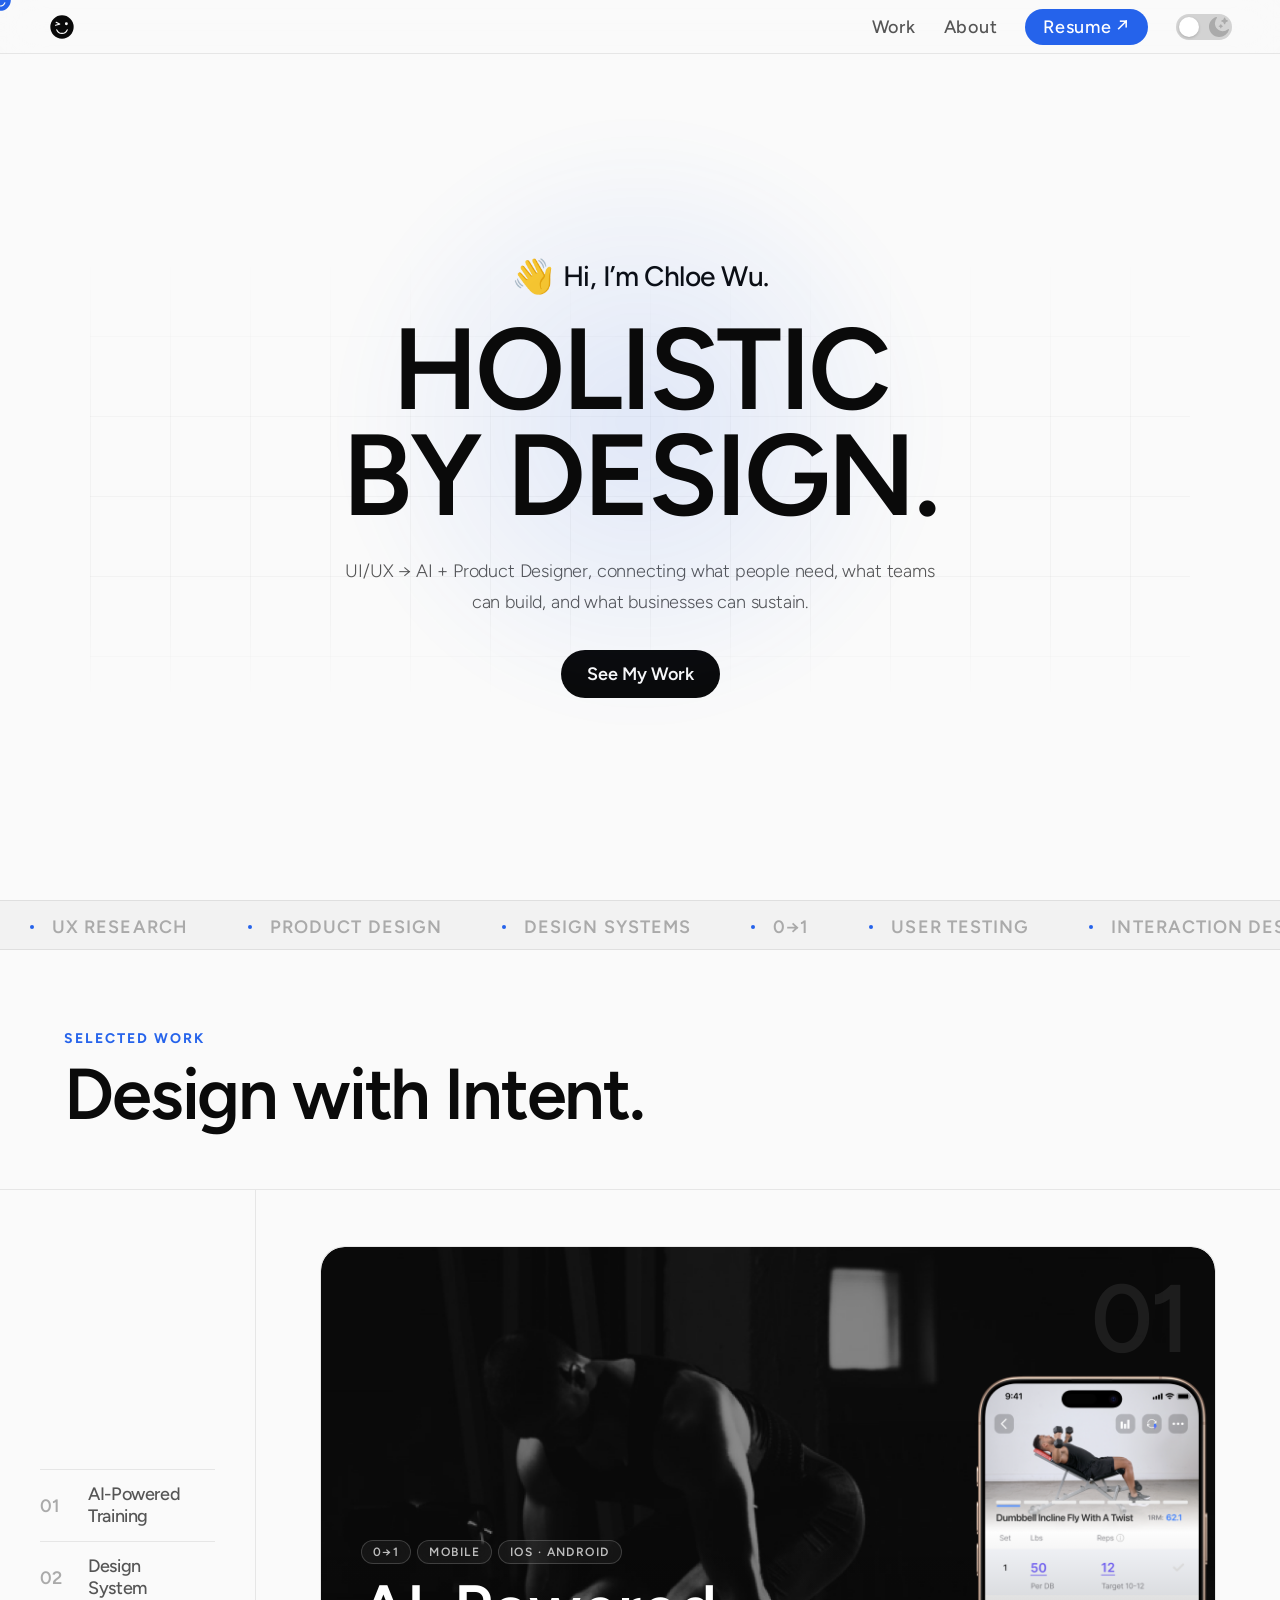
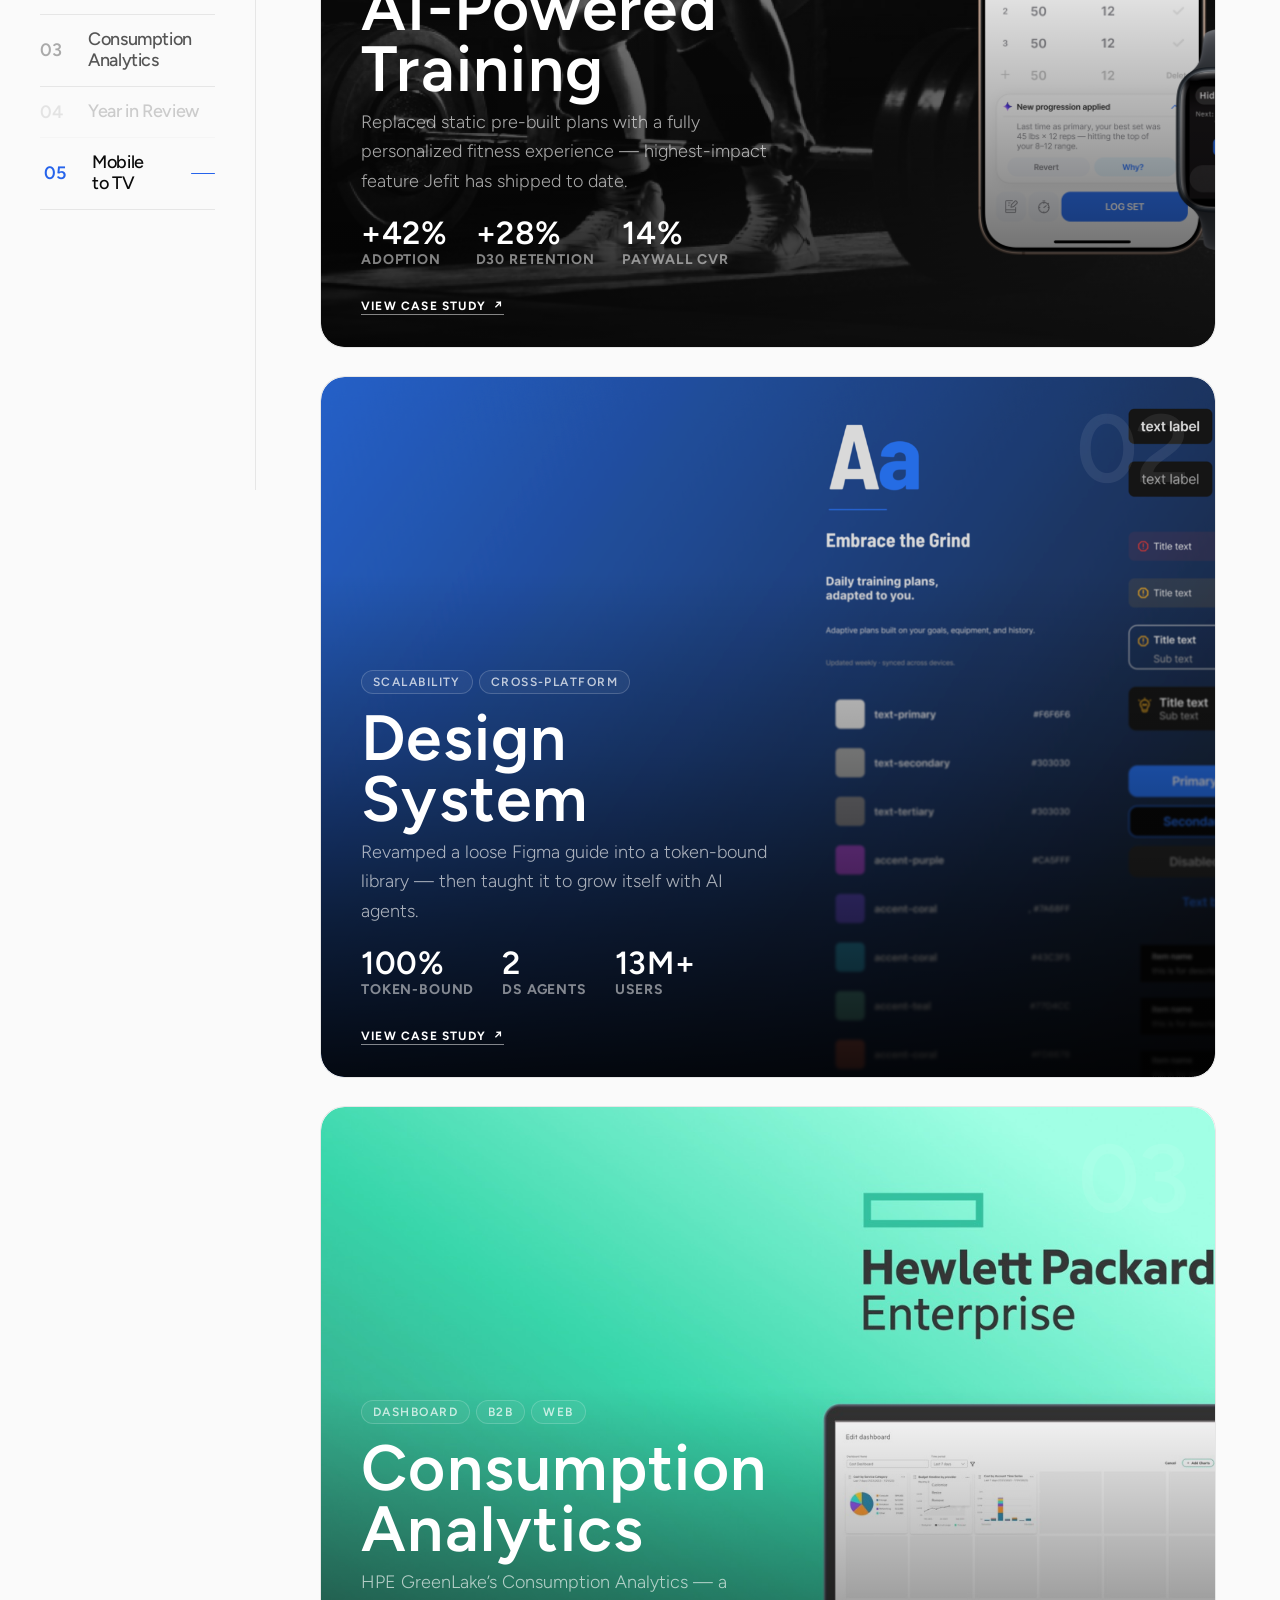
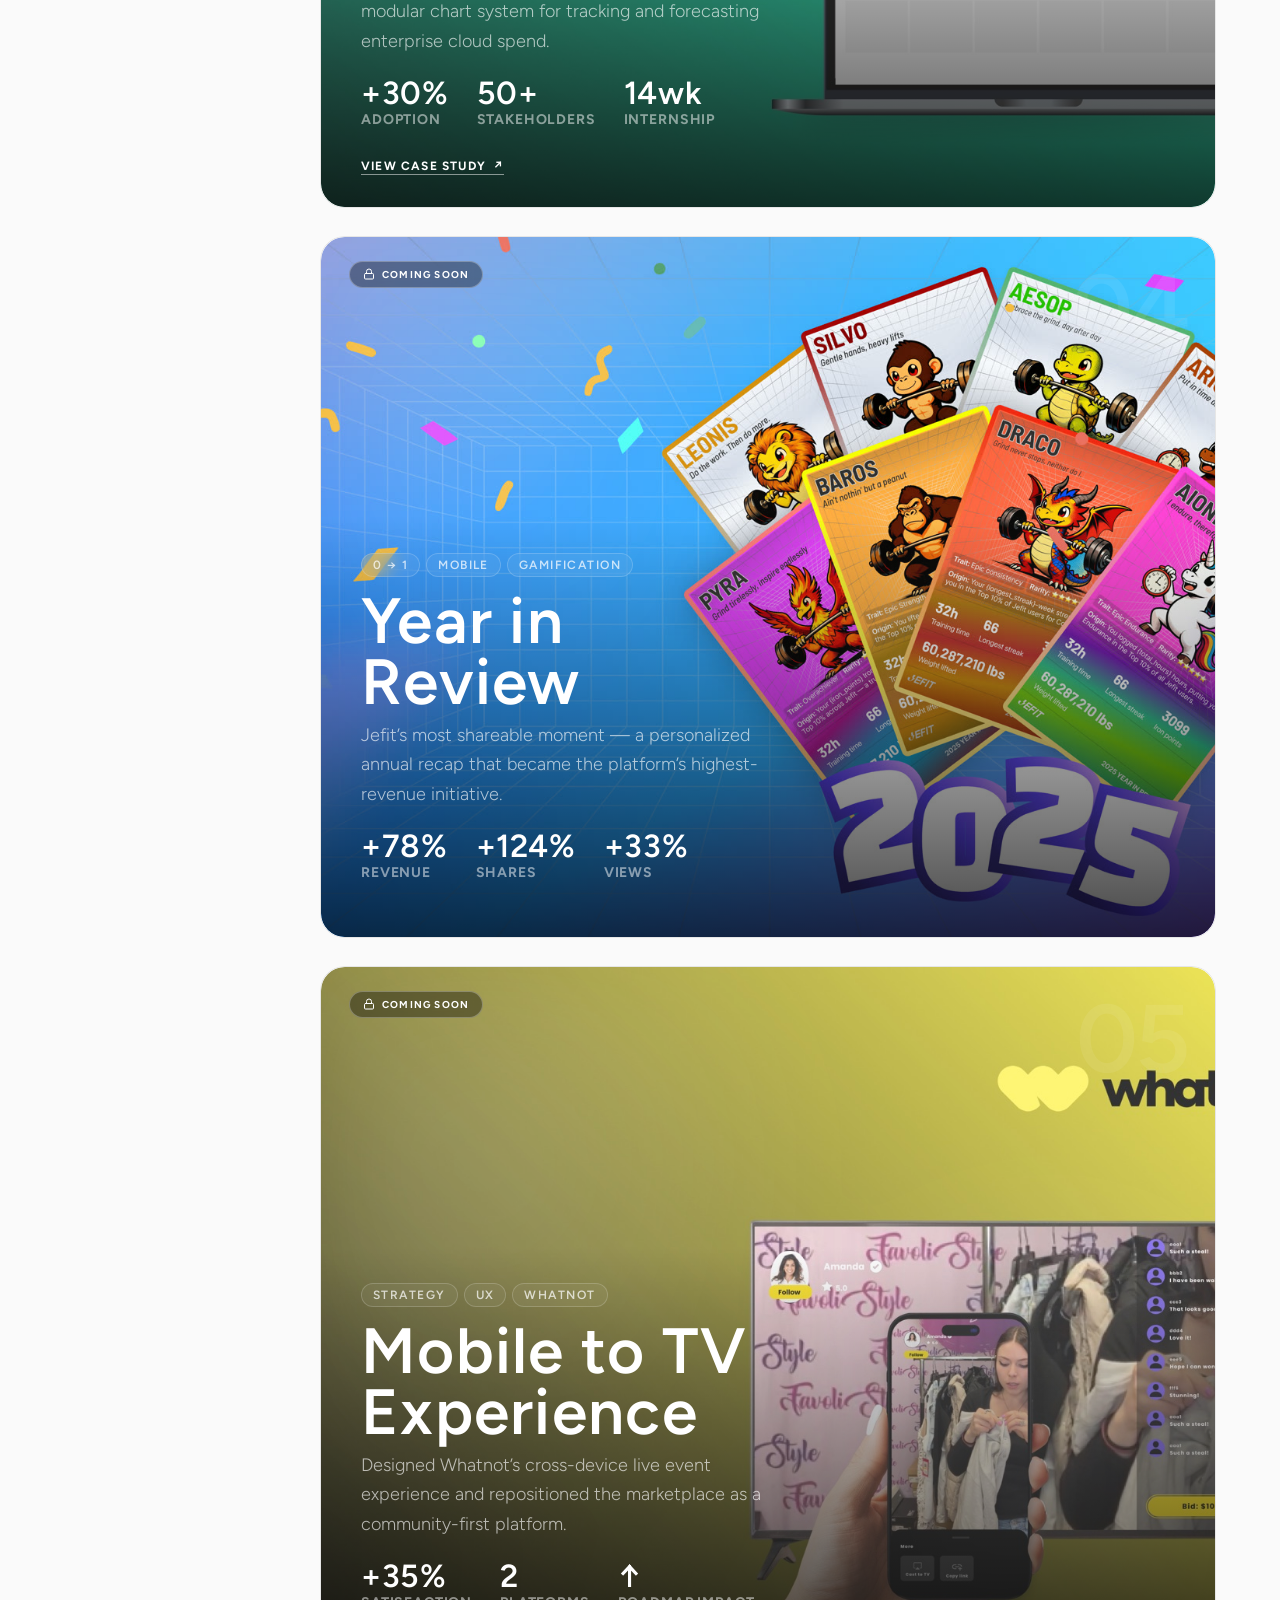
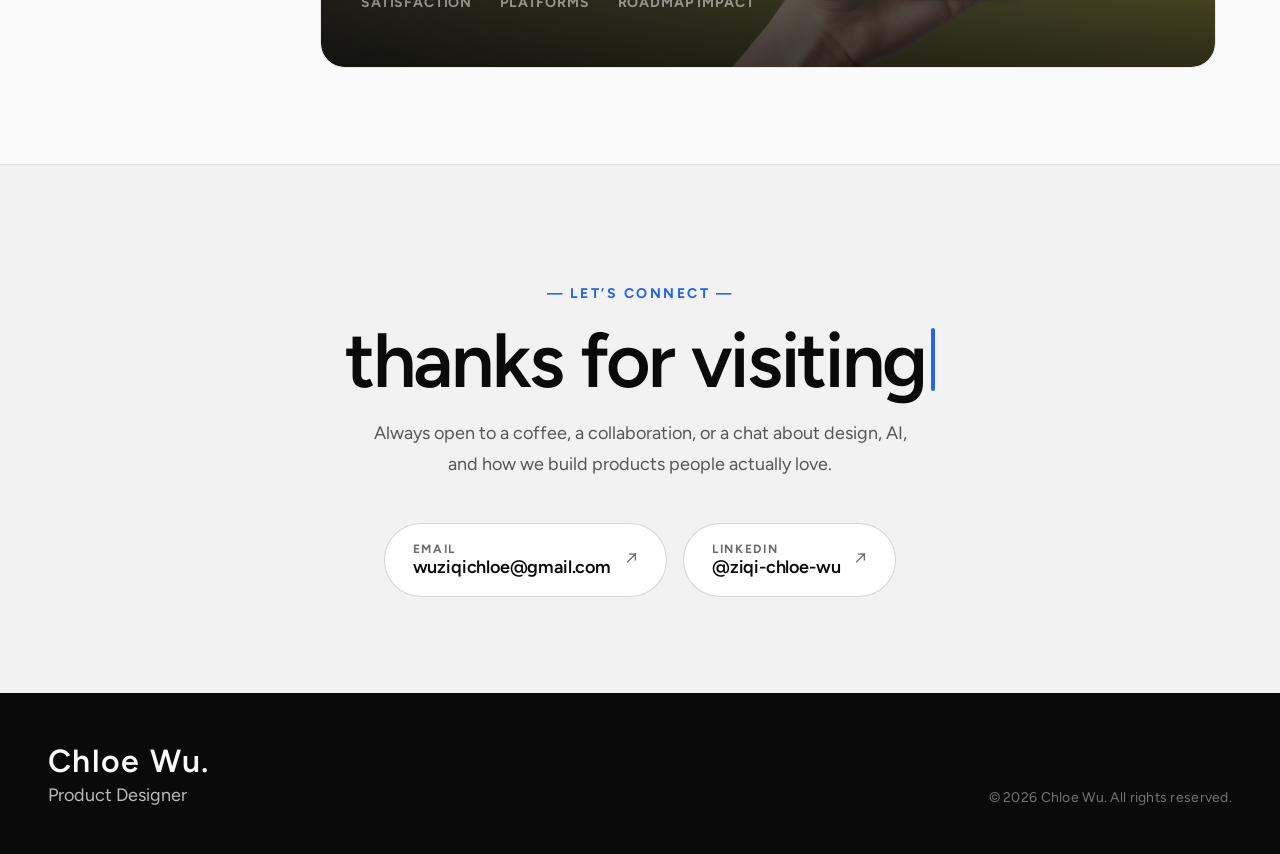
==== commit b8214f8e: "Optimize media for faster page loads (~90MB lighter) - yearinreview_cover: 4K PNG (8.2MB) → 1600px J" ====
--- a/index.html
+++ b/index.html
@@ -1321,7 +1321,7 @@
 
       <!-- Panel 04 -->
       <div class="proj-panel proj-panel--locked" data-p="3" onclick="return false;" title="Coming soon">
-        <div class="proj-panel-bg" style="background:#1e0730 url('assets/images/yearinreview_cover.png') center/cover no-repeat;"></div>
+        <div class="proj-panel-bg" style="background:#1e0730 url('assets/images/yearinreview_cover.jpg') center/cover no-repeat;"></div>
         <div class="proj-panel-mesh" aria-hidden="true"></div>
         <span class="proj-panel-soon-badge"><svg viewBox="0 0 24 24" fill="none" stroke="currentColor" stroke-width="2" stroke-linecap="round" stroke-linejoin="round"><rect x="3" y="11" width="18" height="11" rx="2"/><path d="M7 11V7a5 5 0 0 1 10 0v4"/></svg>Coming soon</span>
         <span class="proj-panel-ghost">04</span>
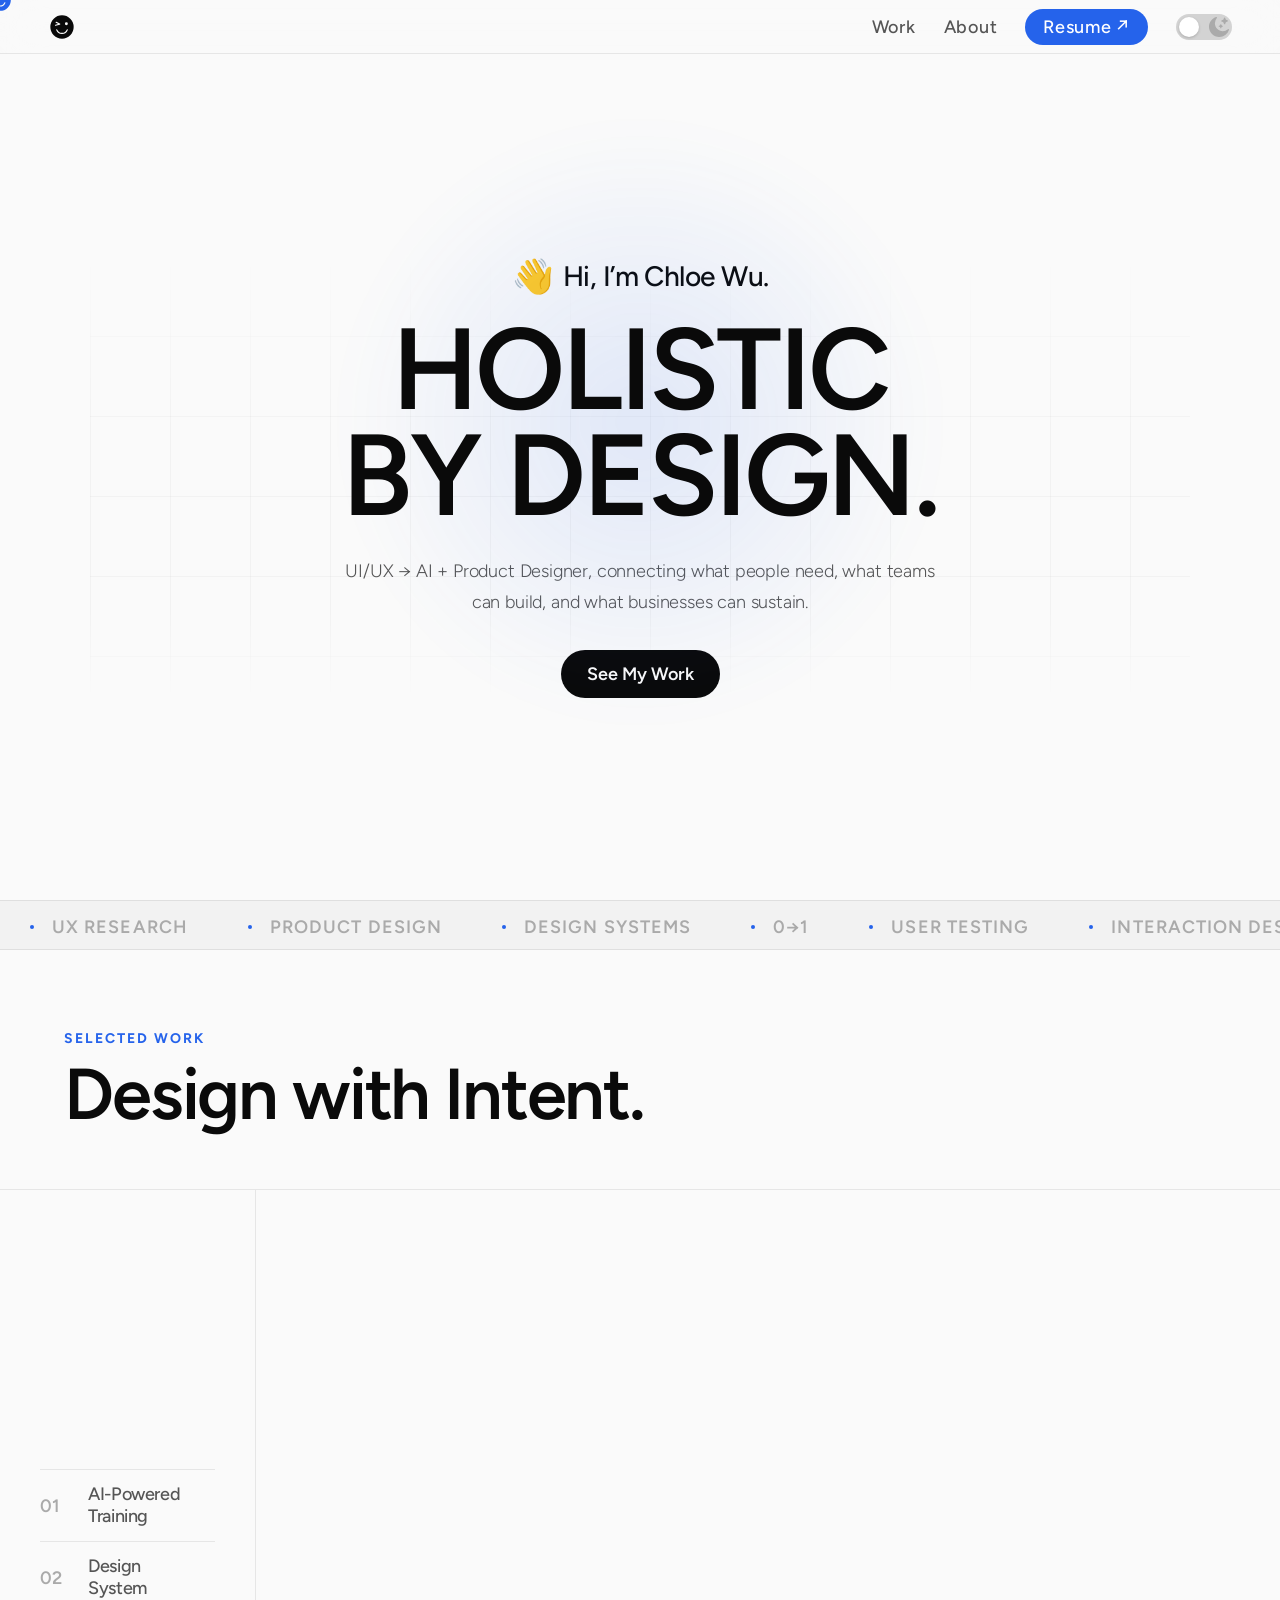
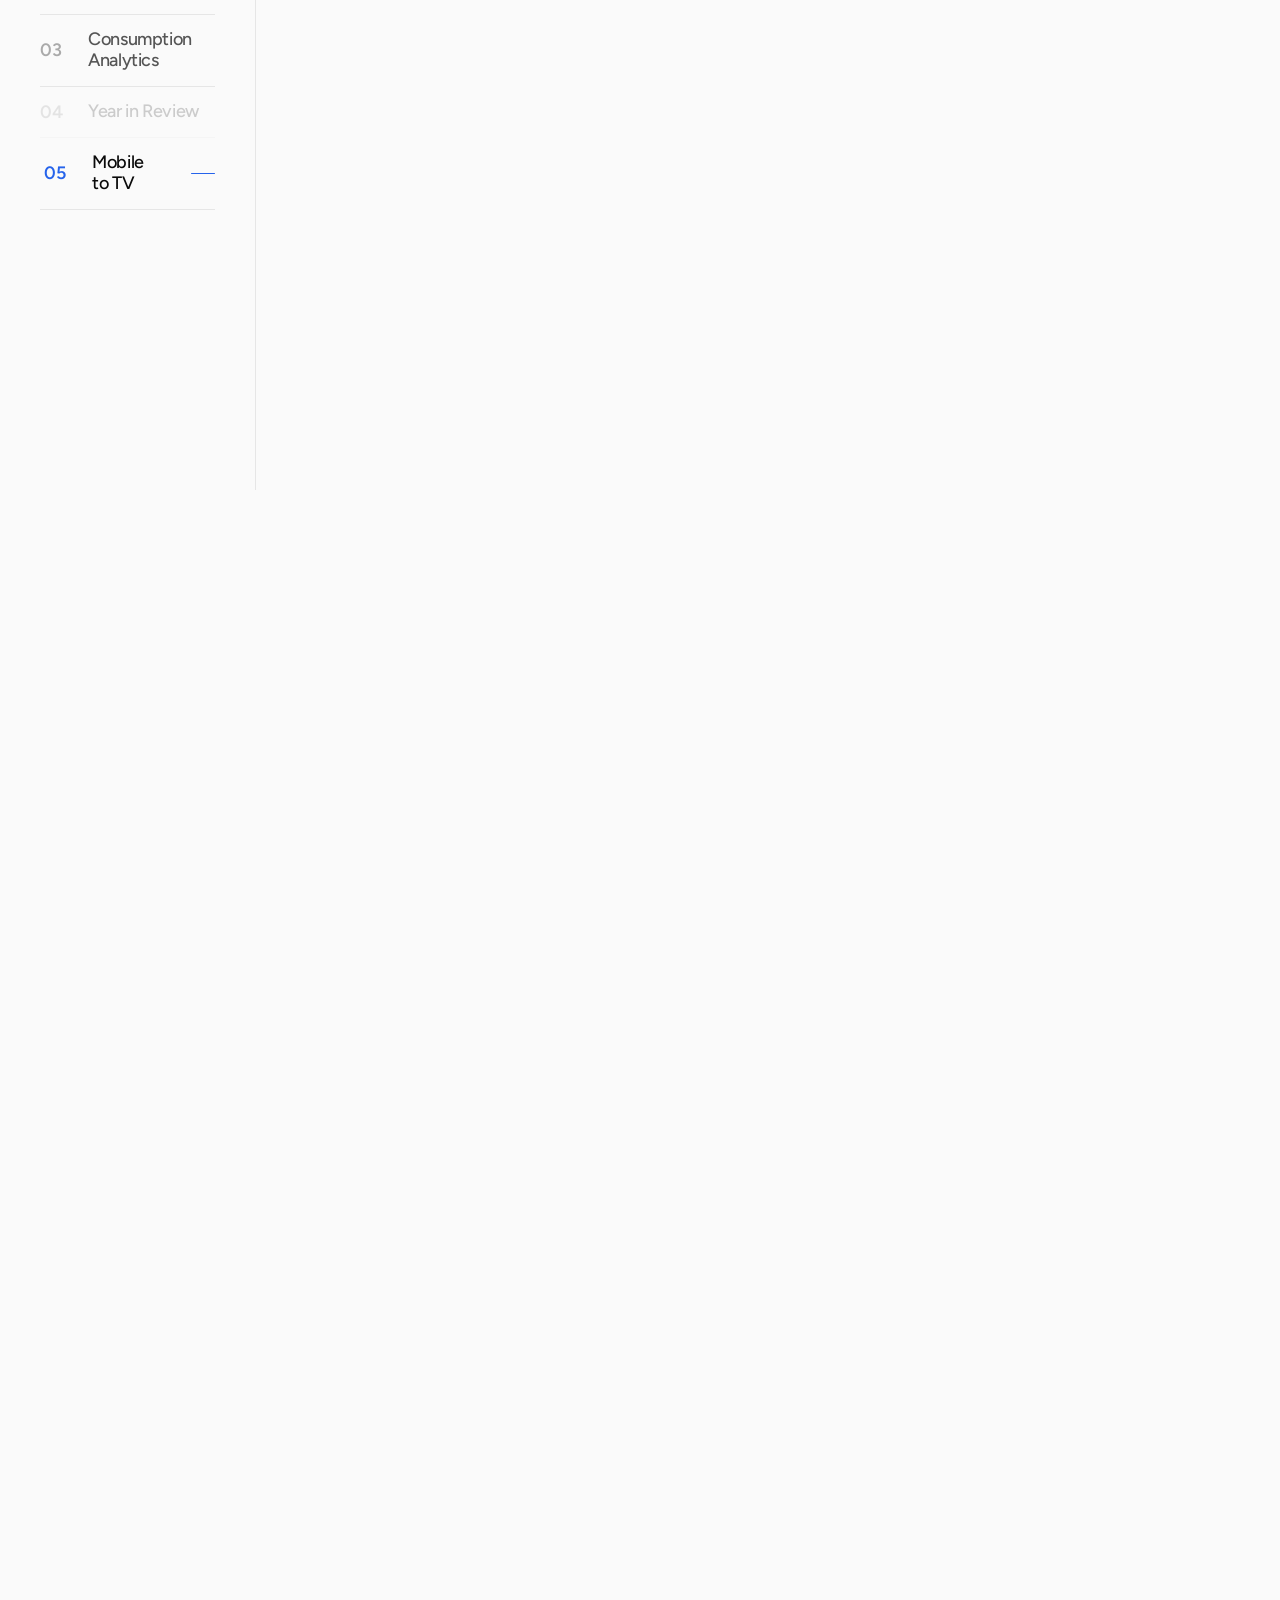
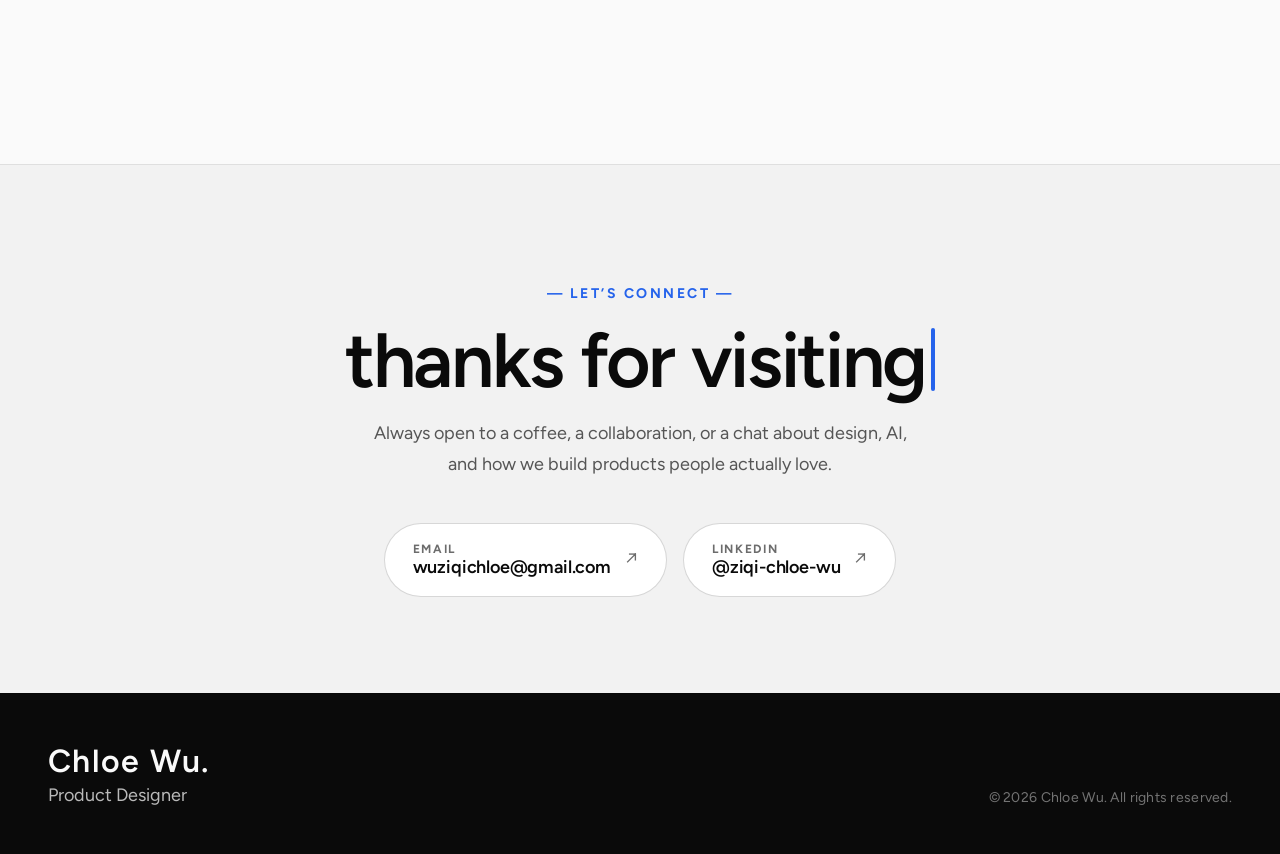
==== commit 846a59e0: "Mobile polish: hamburger nav, touch cursor fix, art-directed covers - Case studies: add index-matchi" ====
--- a/index.html
+++ b/index.html
@@ -531,7 +531,7 @@
   display:none;   /* hide bottom "Coming soon" link — top-left badge carries the status */
 }
 .proj-panel-soon-badge {
-  position:absolute; top:24px; left:28px; z-index:5;
+  position:absolute; top:16px; left:18px; z-index:5;
   display:inline-flex; align-items:center; gap:7px;
   padding:6px 13px; border-radius:100px;
   background:rgba(0,0,0,.38); backdrop-filter:blur(8px);
@@ -1116,10 +1116,63 @@
      Shift the focal point right so the phone/watch mockup stays in view
      (overrides the inline `center/cover` shorthand on .proj-panel-bg). */
   .proj-panel-bg { background-position:right center !important; }
+
+  /* --- Art-directed vertical covers (Apple-style) ---
+     Panels with a portrait cover composed for mobile load that image
+     instead of the cropped landscape one, centered to fill the tall card. */
+  .proj-panel[data-p="0"] .proj-panel-bg {
+    background-image:url('assets/images/mobile/adaptiveplan-cover.jpg') !important;
+    background-position:center center !important;
+  }
+  .proj-panel[data-p="1"] .proj-panel-bg {
+    background-image:url('assets/images/mobile/designsystem-cover.jpg') !important;
+    background-position:center center !important;
+  }
+  .proj-panel[data-p="2"] .proj-panel-bg {
+    background-image:url('assets/images/mobile/hpe-cover.jpg') !important;
+    background-position:center center !important;
+  }
+  .proj-panel[data-p="3"] .proj-panel-bg {
+    background-image:url('assets/images/mobile/yearinreview-cover.jpg') !important;
+    background-position:center center !important;
+  }
+  .proj-panel[data-p="4"] .proj-panel-bg {
+    background-image:url('assets/images/mobile/whatnot-cover.jpg') !important;
+    background-position:center center !important;
+  }
+
   .proj-panel-info { padding:24px 20px; max-width:none; }
   .proj-panel-title { font-size:clamp(32px,8vw,48px); }
   .proj-panel-desc { font-size:var(--fs-sm); }
-  .proj-panel-metrics { gap:18px; }
+
+  /* --- Cover text contrast on small panels ---
+     Shorter mobile cards + right-shifted focal point push bright imagery
+     behind the overlay text, so strengthen the scrim, lift the dimmed text
+     opacities, and add a soft shadow as a safety net. */
+  .proj-panel::after, .proj-panel:hover::after,
+  .proj-panel--bright::after, .proj-panel--bright:hover::after {
+    background:linear-gradient(
+      to top,
+      rgba(0,0,0,.86) 0%,
+      rgba(0,0,0,.6) 34%,
+      rgba(0,0,0,.3) 60%,
+      transparent 84%
+    );
+  }
+  .proj-panel-title { text-shadow:0 1px 16px rgba(0,0,0,.55); }
+  .proj-panel-desc { color:rgba(255,255,255,.85); text-shadow:0 1px 10px rgba(0,0,0,.5); }
+  .proj-panel-tag {
+    color:rgba(255,255,255,.92);
+    background:rgba(0,0,0,.3);
+    border-color:rgba(255,255,255,.3);
+  }
+  /* Keep all three metrics on one row, each label on a single line */
+  .proj-panel-metrics { gap:16px; flex-wrap:nowrap; }
+  .proj-panel-met-val { font-size:var(--fs-md); }
+  .proj-panel-met-lbl {
+    color:rgba(255,255,255,.72);
+    font-size:var(--fs-xs); letter-spacing:.03em; white-space:nowrap;
+  }
   .proj-panel-ghost { font-size:var(--fs-4xl); top:16px; right:16px; }
   .proj-panel-icon { width:56px; height:56px; font-size:var(--fs-md); }
 
@@ -1352,7 +1405,7 @@
           <div class="proj-panel-tags">
             <span class="proj-panel-tag">Strategy</span>
             <span class="proj-panel-tag">UX</span>
-            <span class="proj-panel-tag">Whatnot</span>
+            <span class="proj-panel-tag">TV</span>
           </div>
           <div class="proj-panel-title">Mobile to TV Experience</div>
           <div class="proj-panel-desc">Designed Whatnot’s cross-device live event experience and repositioned the marketplace as a community-first platform.</div>
@@ -1577,7 +1630,7 @@
     metrics:[{v:'+78%',l:'Revenue'},{v:'+124%',l:'Shares'},{v:'+33%',l:'Views'}],
   },
   {
-    tags:['Strategy','UX','Whatnot'],
+    tags:['Strategy','UX','TV'],
     name:'Mobile to TV\nExperience',
     desc:"Designed Whatnot's cross-device live event experience and repositioned the marketplace as community-first.",
     metrics:[{v:'+35%',l:'Satisfaction'},{v:'2',l:'Platforms'},{v:'↑',l:'Roadmap Impact'}],
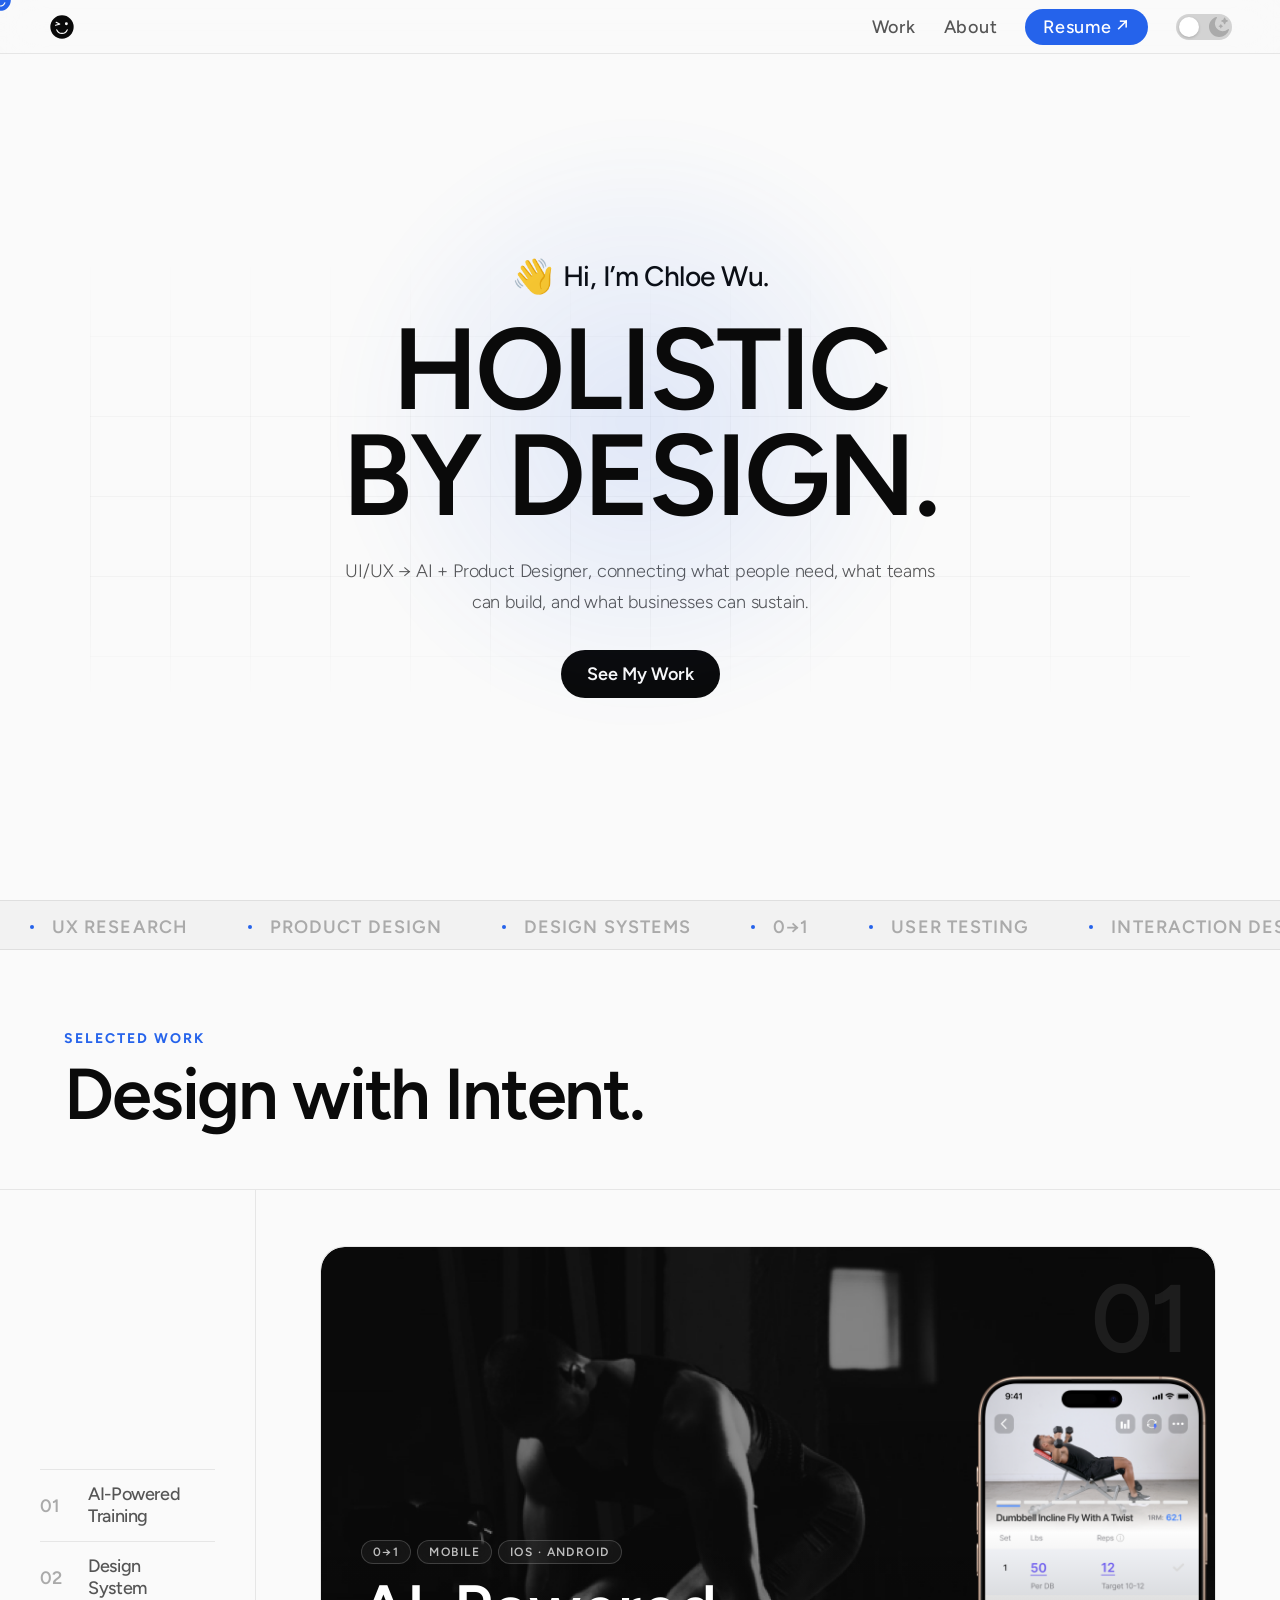
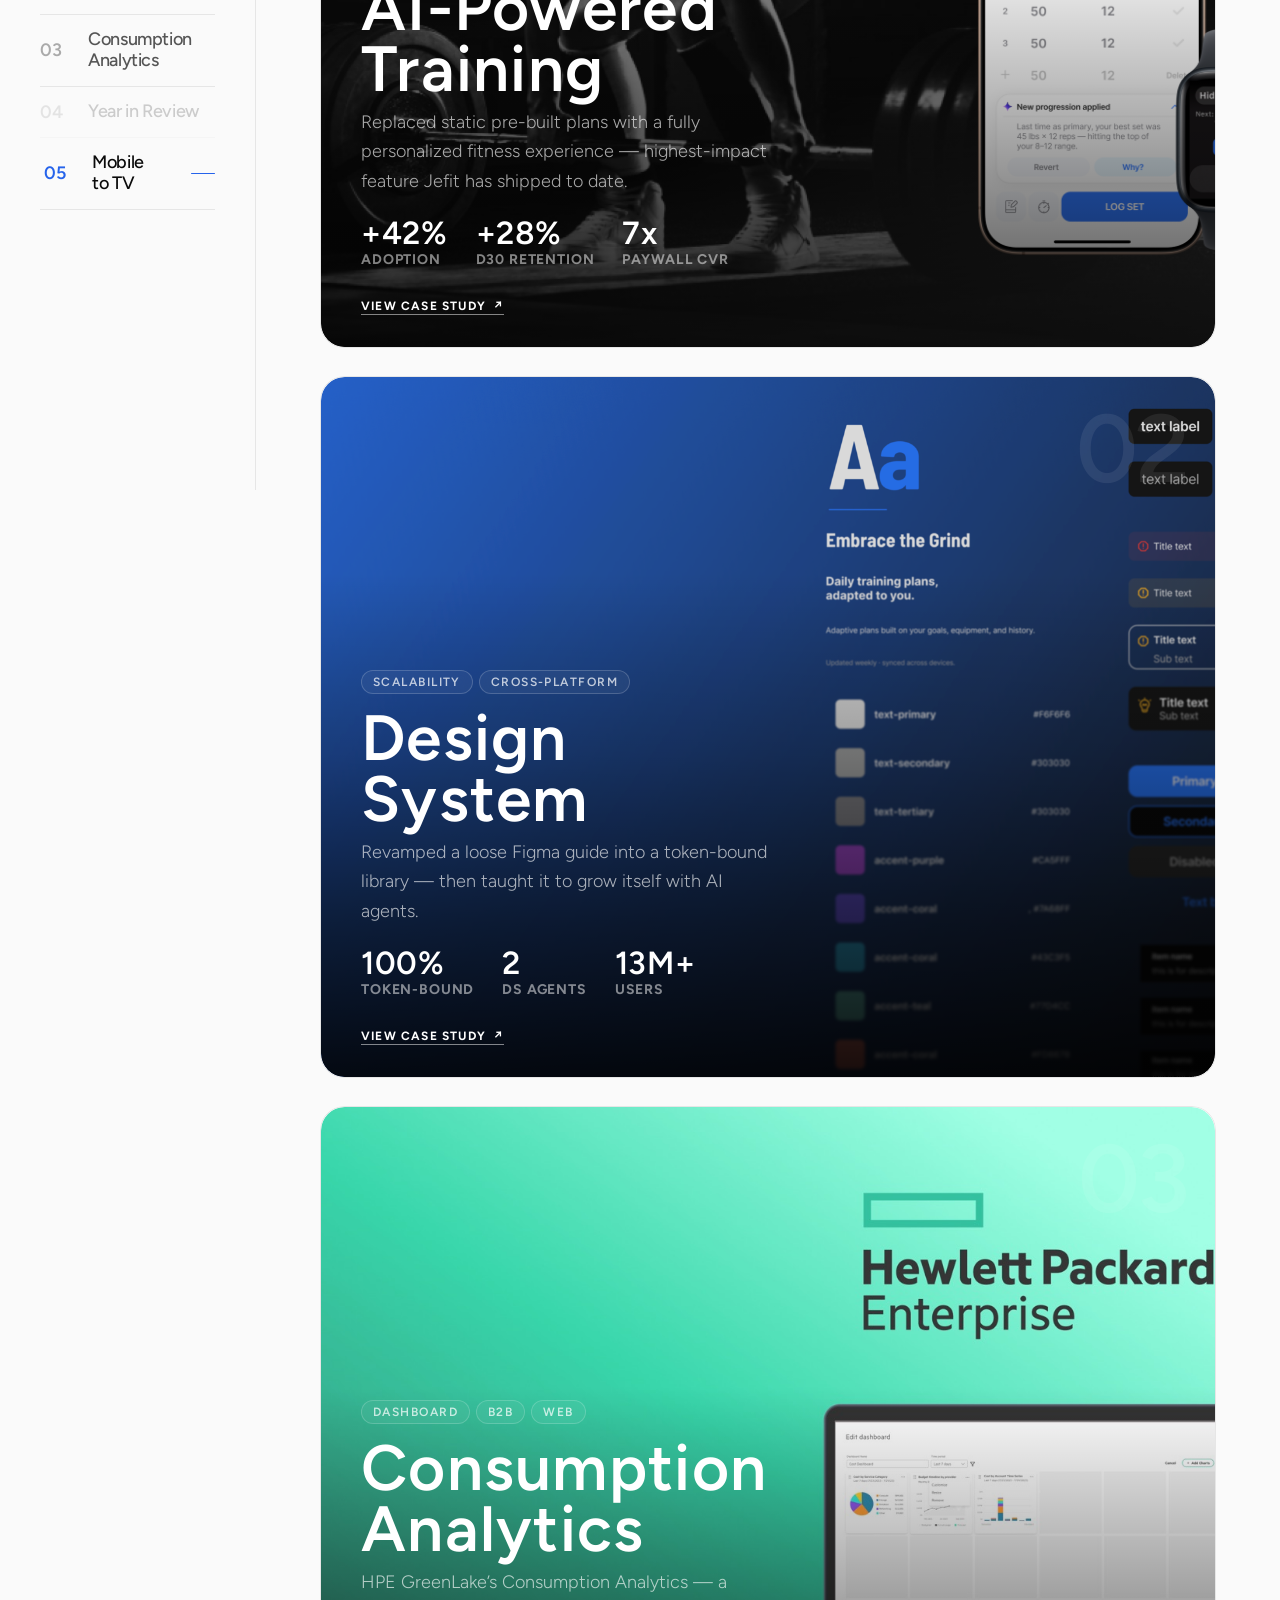
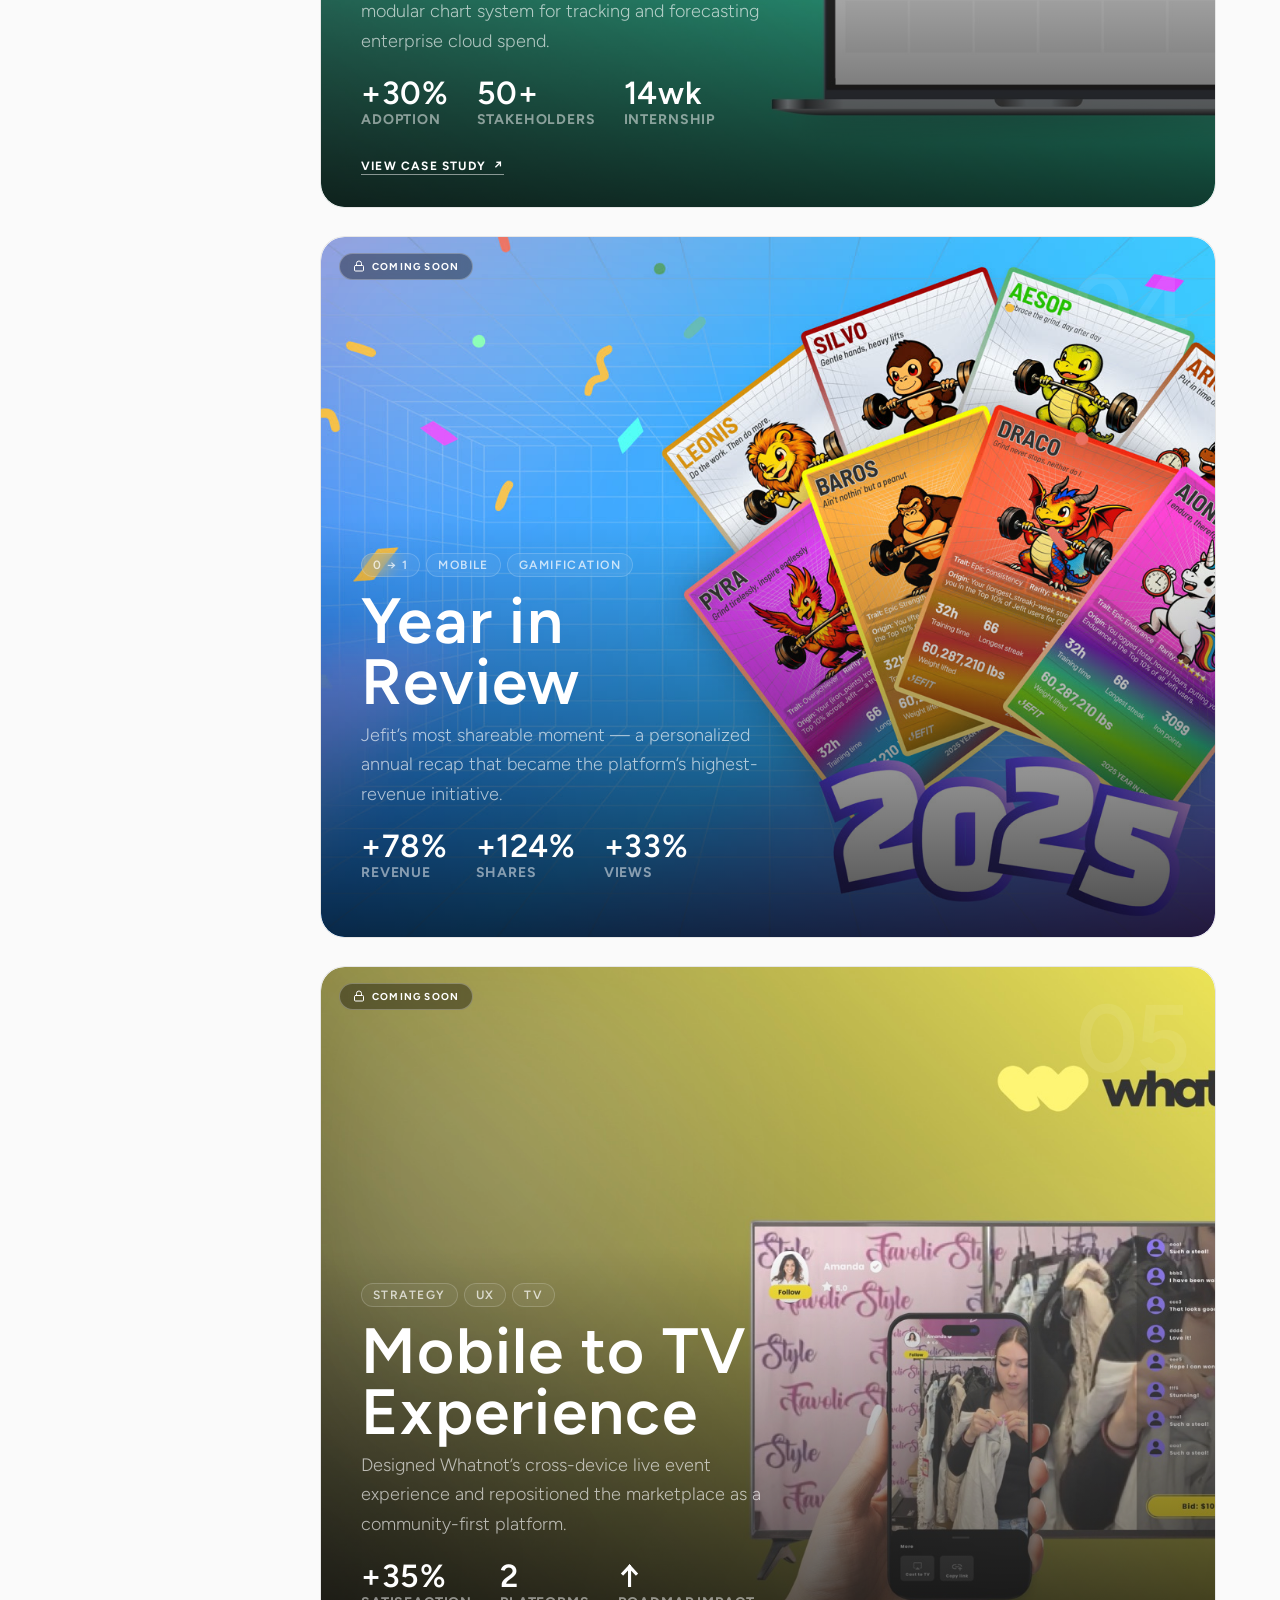
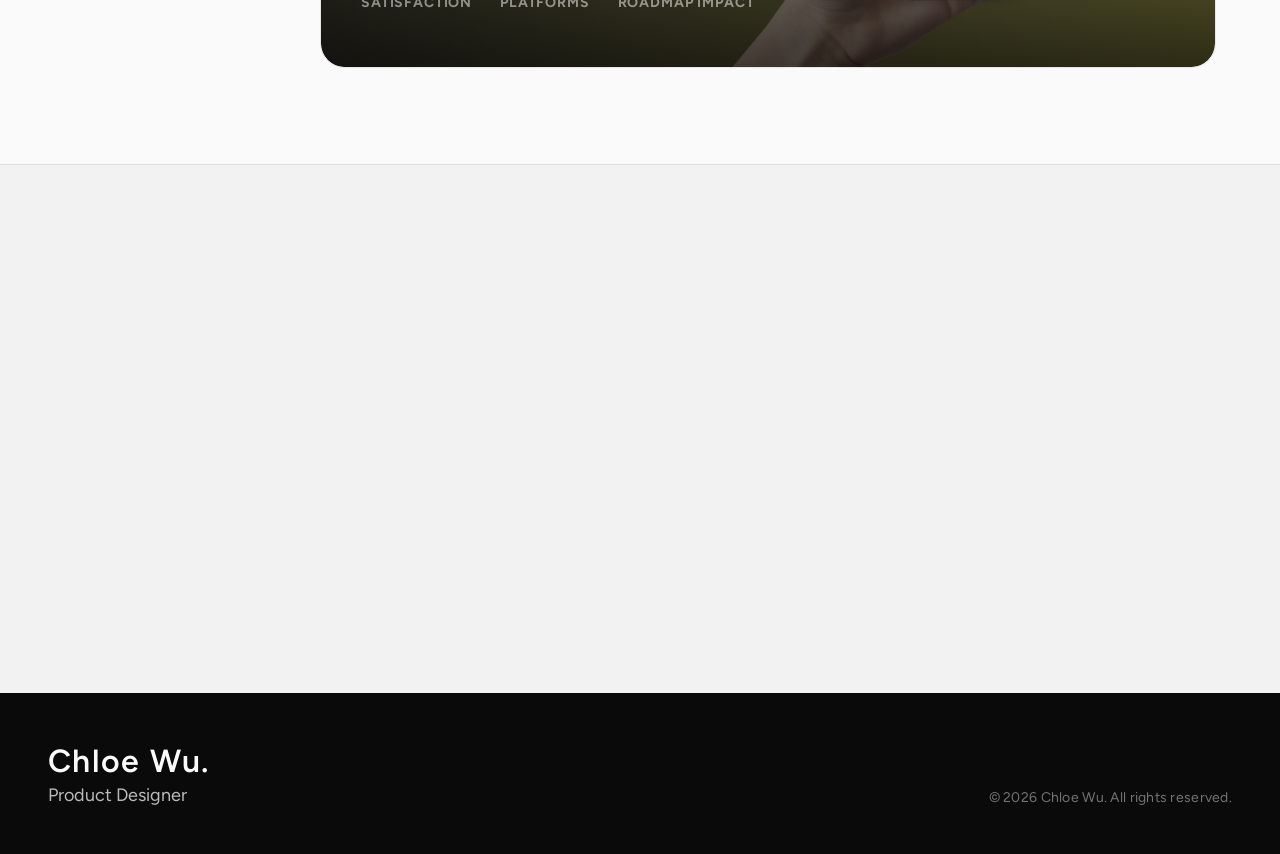
==== commit 0d9d07c0: "Add smiley favicon (transparent, theme-adaptive); Adaptive Plan CVR 14% → 7x - New favicon.svg reusi" ====
--- a/index.html
+++ b/index.html
@@ -5,6 +5,9 @@
 <meta name="viewport" content="width=device-width, initial-scale=1.0">
 <title>Chloe Wu — Product Designer</title>
 <link href="https://fonts.googleapis.com/css2?family=Figtree:ital,wght@0,300;0,400;0,500;0,600;0,700;1,400&display=swap" rel="stylesheet">
+<link rel="icon" href="favicon.svg" type="image/svg+xml">
+<link rel="icon" href="favicon-32.png" sizes="32x32" type="image/png">
+<link rel="apple-touch-icon" href="apple-touch-icon.png">
 <link rel="stylesheet" href="tokens.css">
 <style>
 *,*::before,*::after{box-sizing:border-box;margin:0;padding:0;}
@@ -1325,7 +1328,7 @@
           <div class="proj-panel-metrics">
             <div><div class="proj-panel-met-val">+42%</div><div class="proj-panel-met-lbl">Adoption</div></div>
             <div><div class="proj-panel-met-val">+28%</div><div class="proj-panel-met-lbl">D30 Retention</div></div>
-            <div><div class="proj-panel-met-val">14%</div><div class="proj-panel-met-lbl">Paywall CVR</div></div>
+            <div><div class="proj-panel-met-val">7x</div><div class="proj-panel-met-lbl">Paywall CVR</div></div>
           </div>
           <a href="case-study-adaptive-plan.html" class="proj-panel-link">View Case Study &nbsp;↗</a>
         </div>
@@ -1608,7 +1611,7 @@
     tags:['0→1','Mobile','iOS · Android'],
     name:'AI-Powered Training',
     desc:'Replaced static pre-built plans with a fully personalized fitness experience — highest-impact feature Jefit has shipped to date.',
-    metrics:[{v:'+42%',l:'Adoption'},{v:'+28%',l:'D30 Retention'},{v:'14%',l:'Paywall CVR'}],
+    metrics:[{v:'+42%',l:'Adoption'},{v:'+28%',l:'D30 Retention'},{v:'7x',l:'Paywall CVR'}],
   },
   {
     tags:['Design System','Cross-platform'],
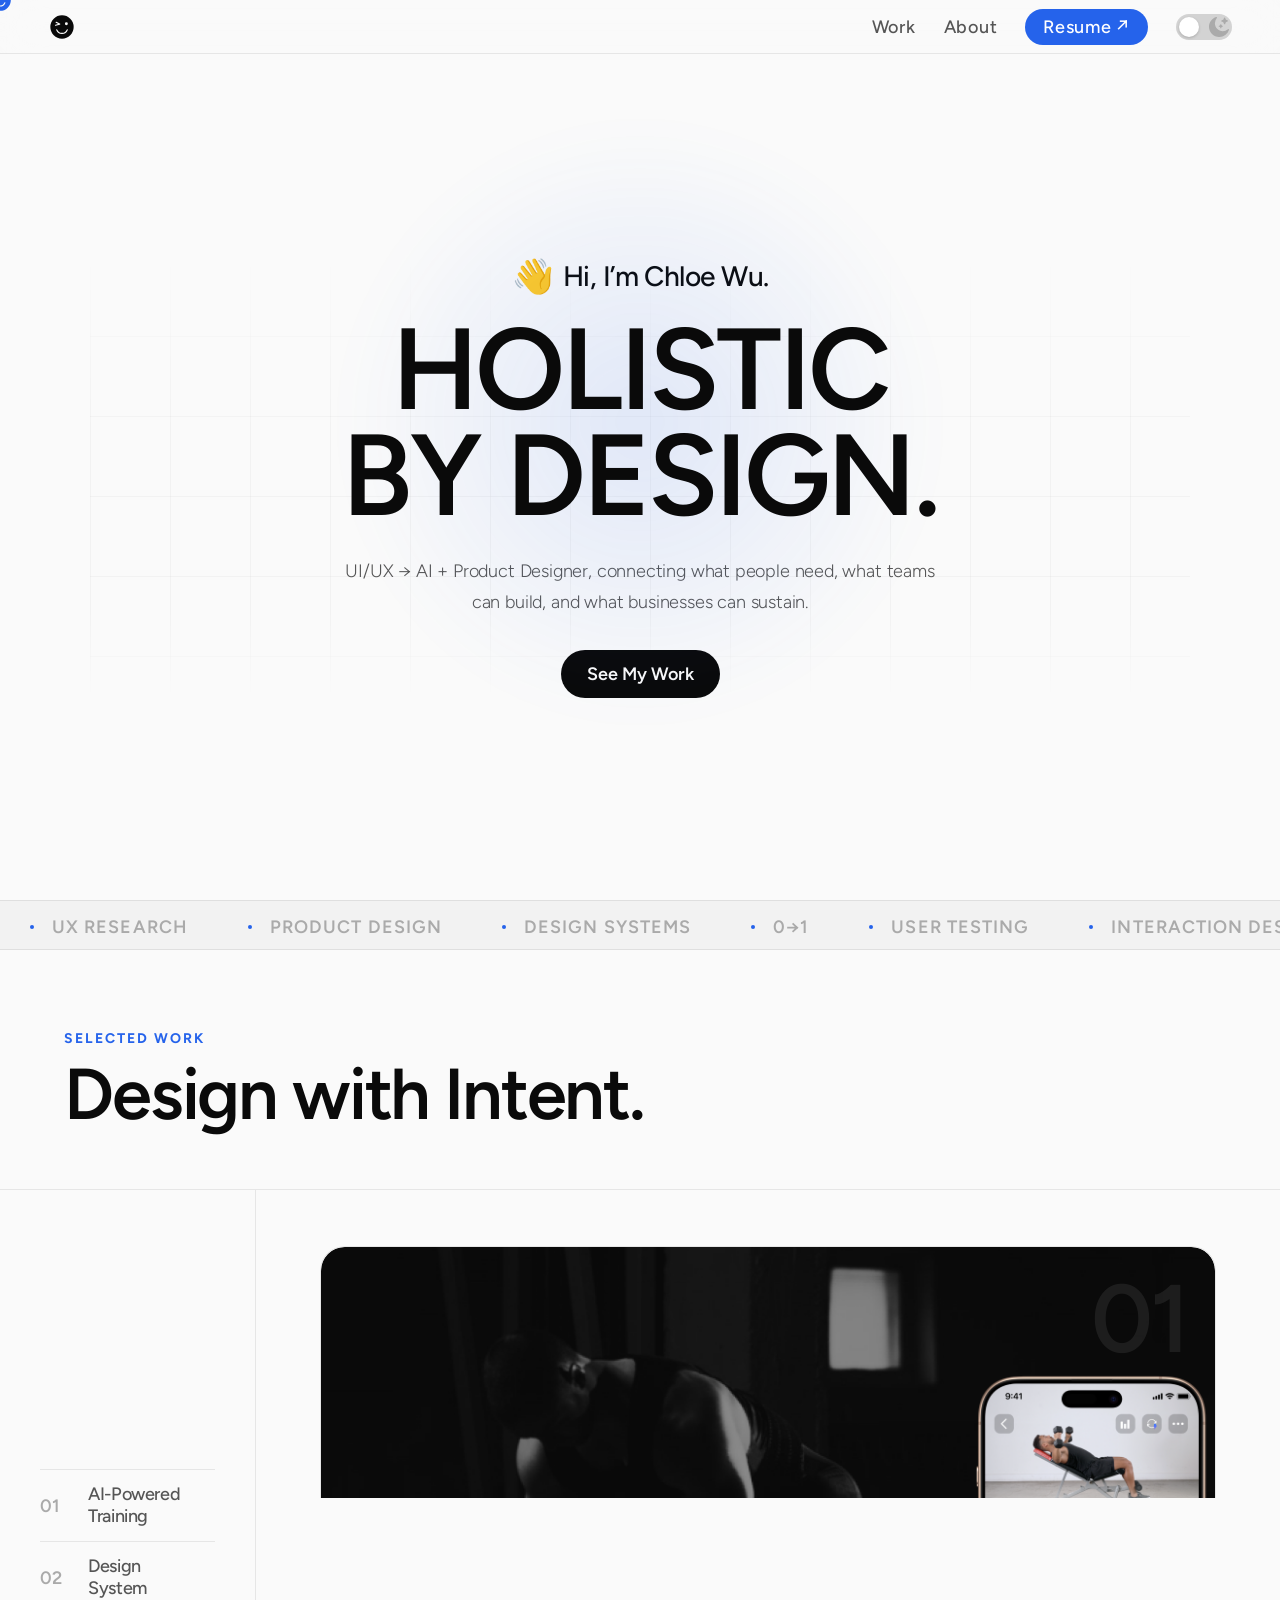
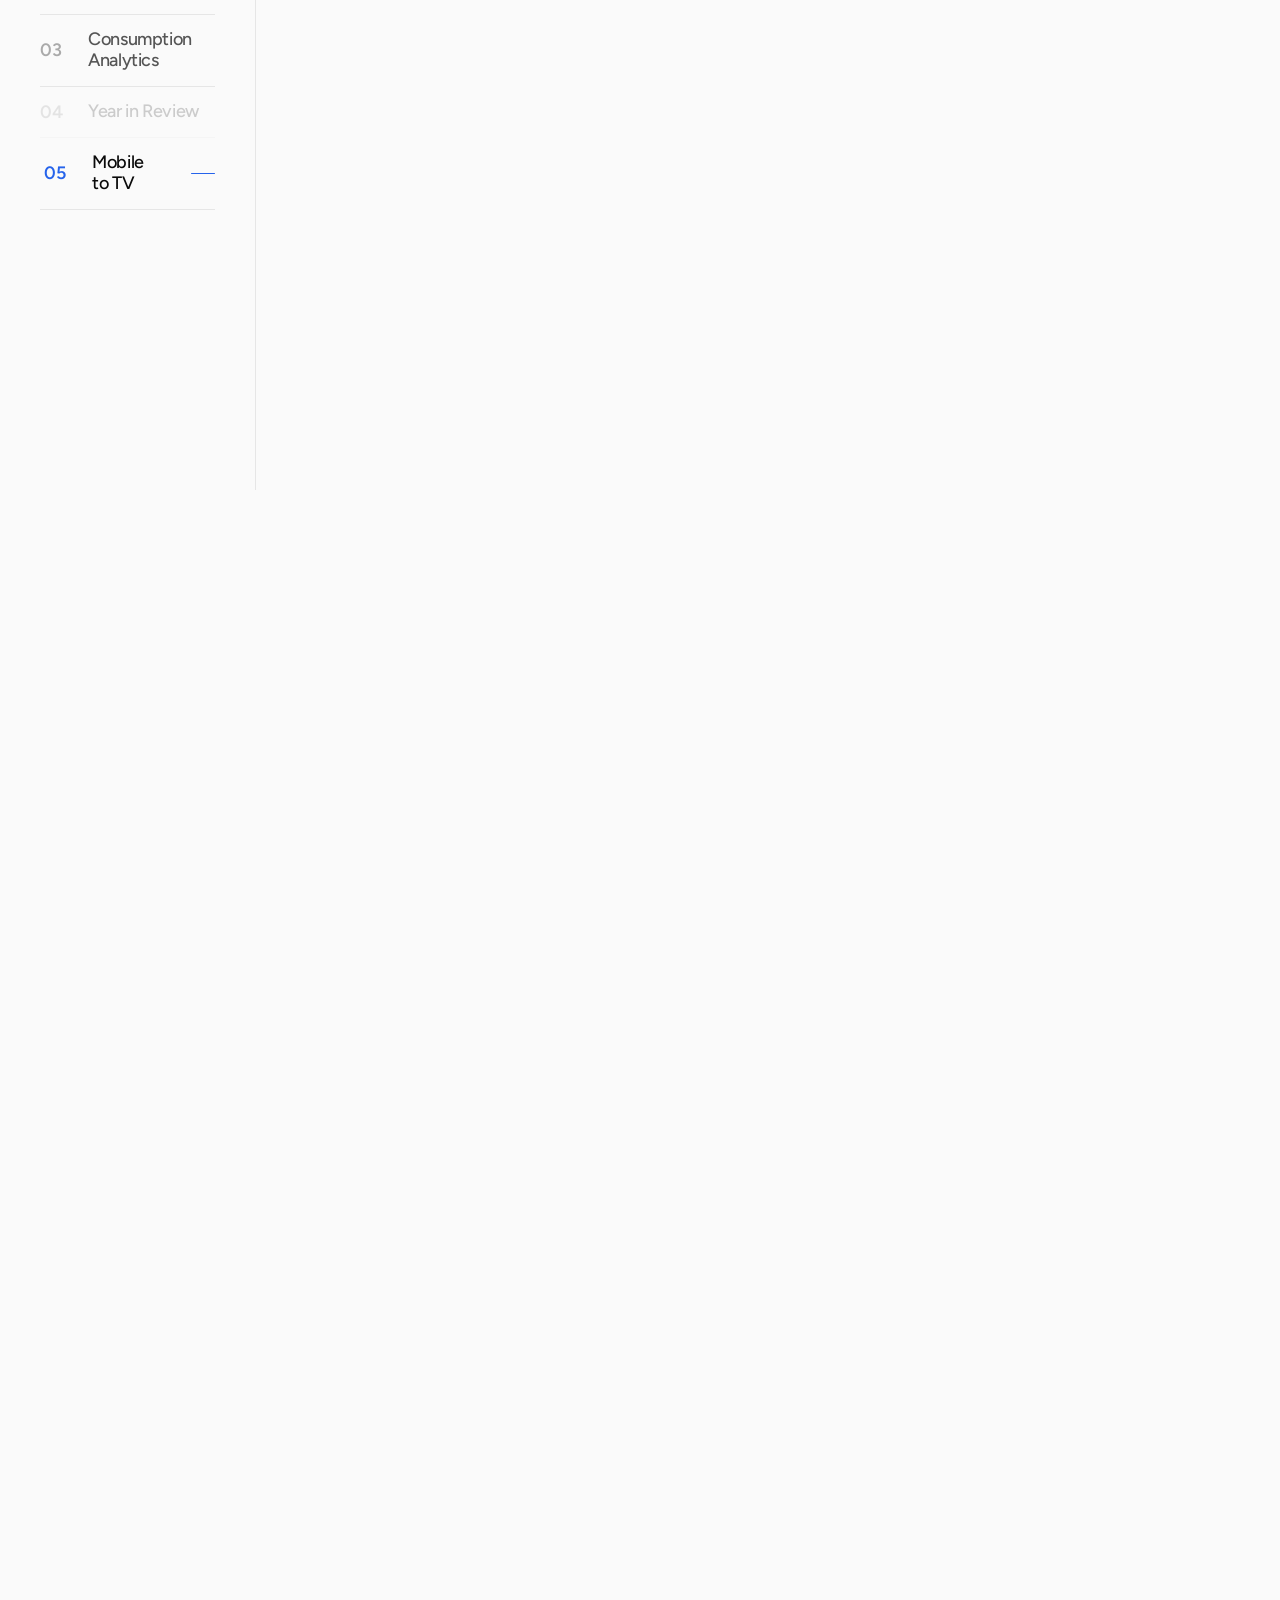
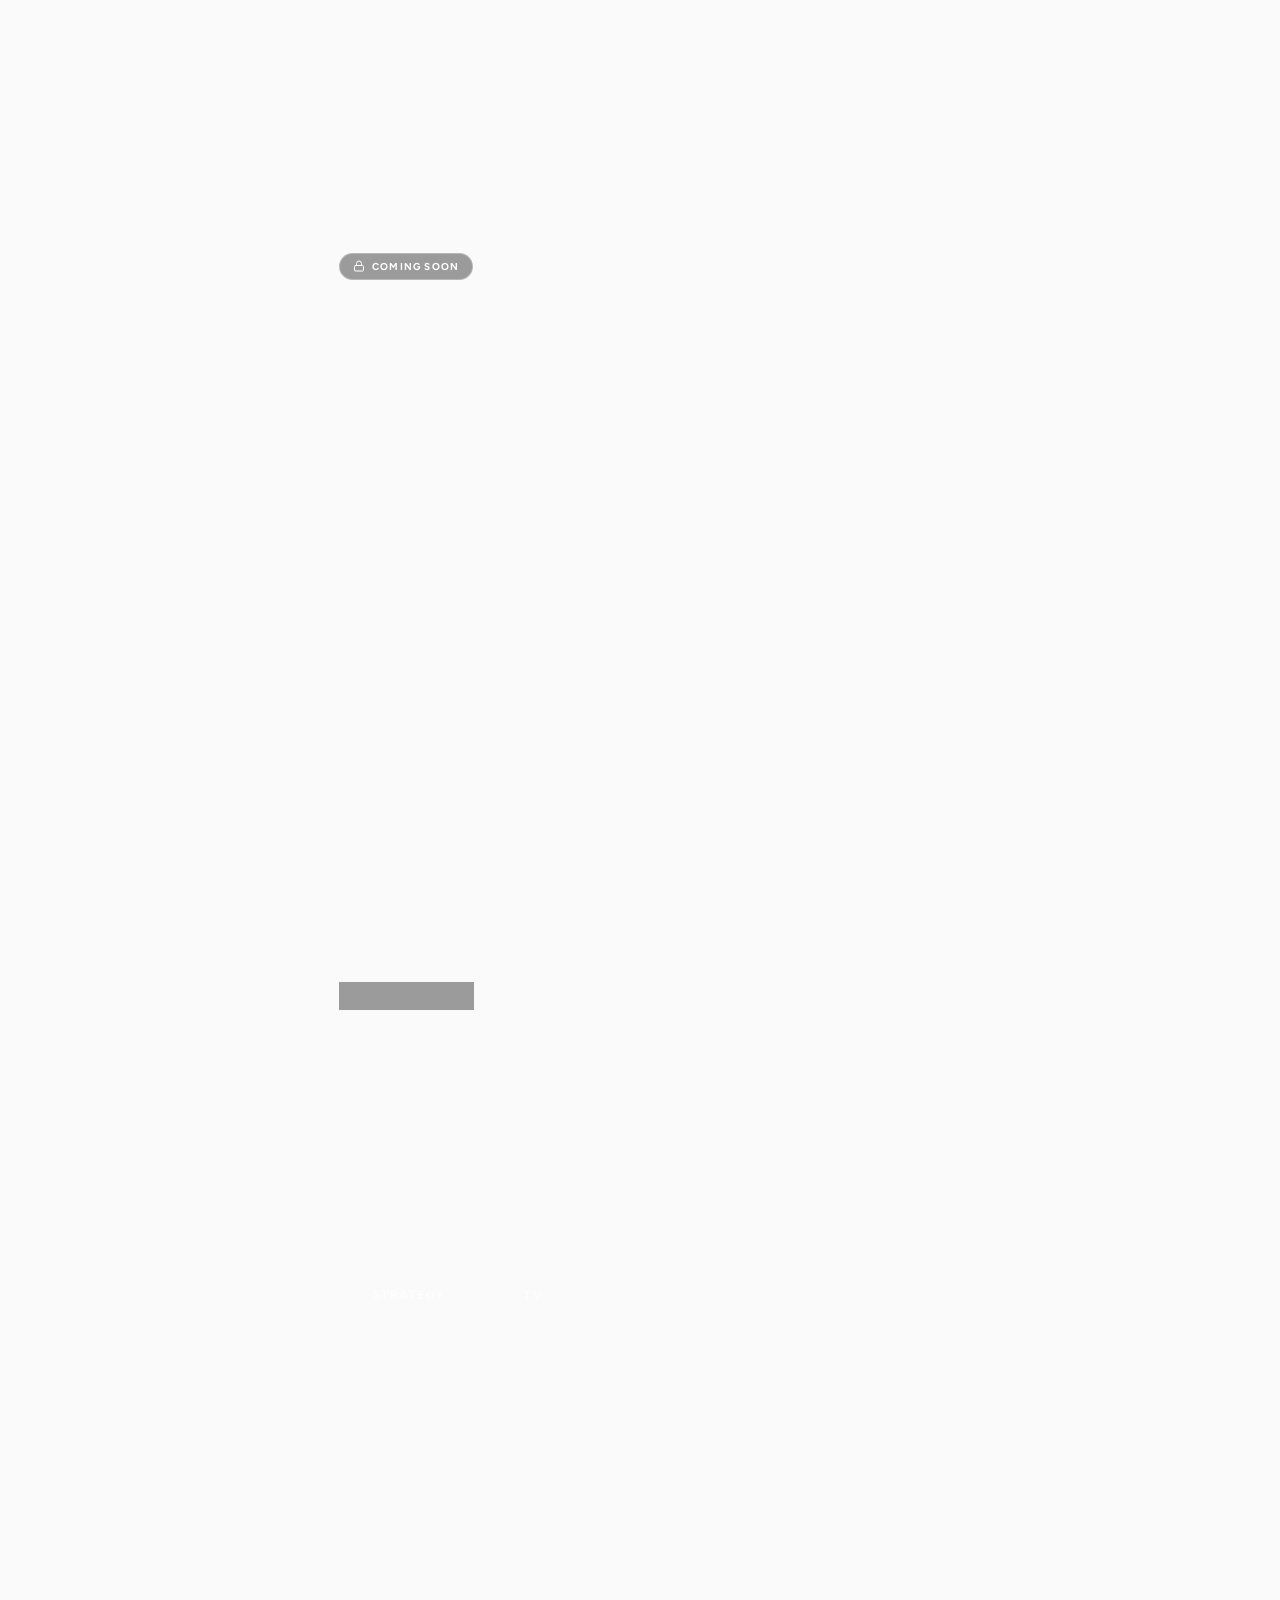
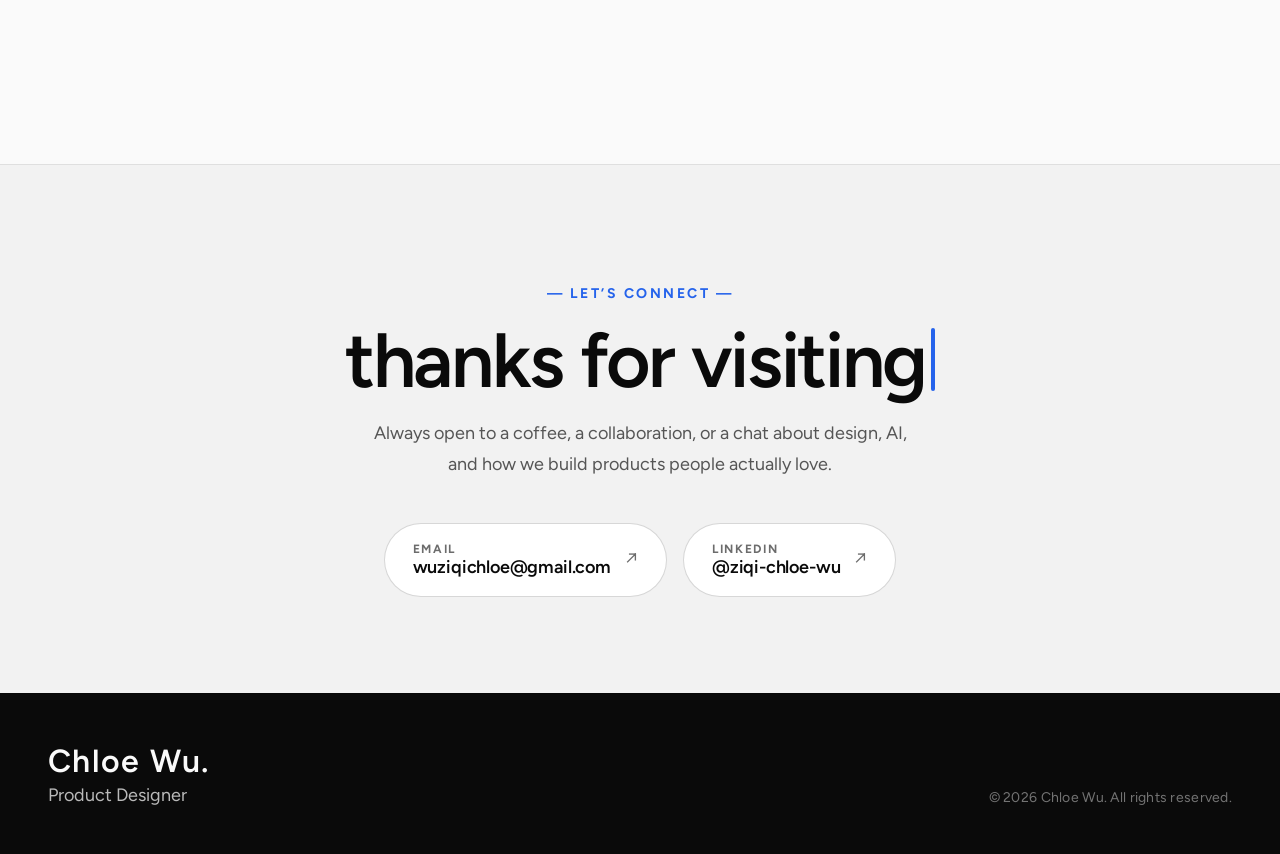
==== commit 50821301: "Portfolio updates: ATS-safe resume, honest metrics, Feedback Flywheel rewrite - Add resume-ats.html " ====
--- a/index.html
+++ b/index.html
@@ -1369,7 +1369,6 @@
           <div class="proj-panel-metrics">
             <div><div class="proj-panel-met-val">+30%</div><div class="proj-panel-met-lbl">Adoption</div></div>
             <div><div class="proj-panel-met-val">50+</div><div class="proj-panel-met-lbl">Stakeholders</div></div>
-            <div><div class="proj-panel-met-val">14wk</div><div class="proj-panel-met-lbl">Internship</div></div>
           </div>
           <a href="case-study-hpe.html" class="proj-panel-link">View Case Study &nbsp;&#8599;</a>
         </div>
@@ -1413,7 +1412,6 @@
           <div class="proj-panel-title">Mobile to TV Experience</div>
           <div class="proj-panel-desc">Designed Whatnot’s cross-device live event experience and repositioned the marketplace as a community-first platform.</div>
           <div class="proj-panel-metrics">
-            <div><div class="proj-panel-met-val">+35%</div><div class="proj-panel-met-lbl">Satisfaction</div></div>
             <div><div class="proj-panel-met-val">2</div><div class="proj-panel-met-lbl">Platforms</div></div>
             <div><div class="proj-panel-met-val">↑</div><div class="proj-panel-met-lbl">Roadmap Impact</div></div>
           </div>
@@ -1624,7 +1622,7 @@
     name:'Consumption Analytics',
     url:'case-study-hpe.html',
     desc:"HPE GreenLake's Consumption Analytics — a modular chart system for tracking and forecasting enterprise cloud spend.",
-    metrics:[{v:'+30%',l:'Adoption'},{v:'50+',l:'Stakeholders'},{v:'14wk',l:'Internship'}],
+    metrics:[{v:'+30%',l:'Adoption'},{v:'50+',l:'Stakeholders'}],
   },
   {
     tags:['Social','Motion','Web'],
@@ -1636,7 +1634,7 @@
     tags:['Strategy','UX','TV'],
     name:'Mobile to TV\nExperience',
     desc:"Designed Whatnot's cross-device live event experience and repositioned the marketplace as community-first.",
-    metrics:[{v:'+35%',l:'Satisfaction'},{v:'2',l:'Platforms'},{v:'↑',l:'Roadmap Impact'}],
+    metrics:[{v:'2',l:'Platforms'},{v:'↑',l:'Roadmap Impact'}],
   },
 ];
 
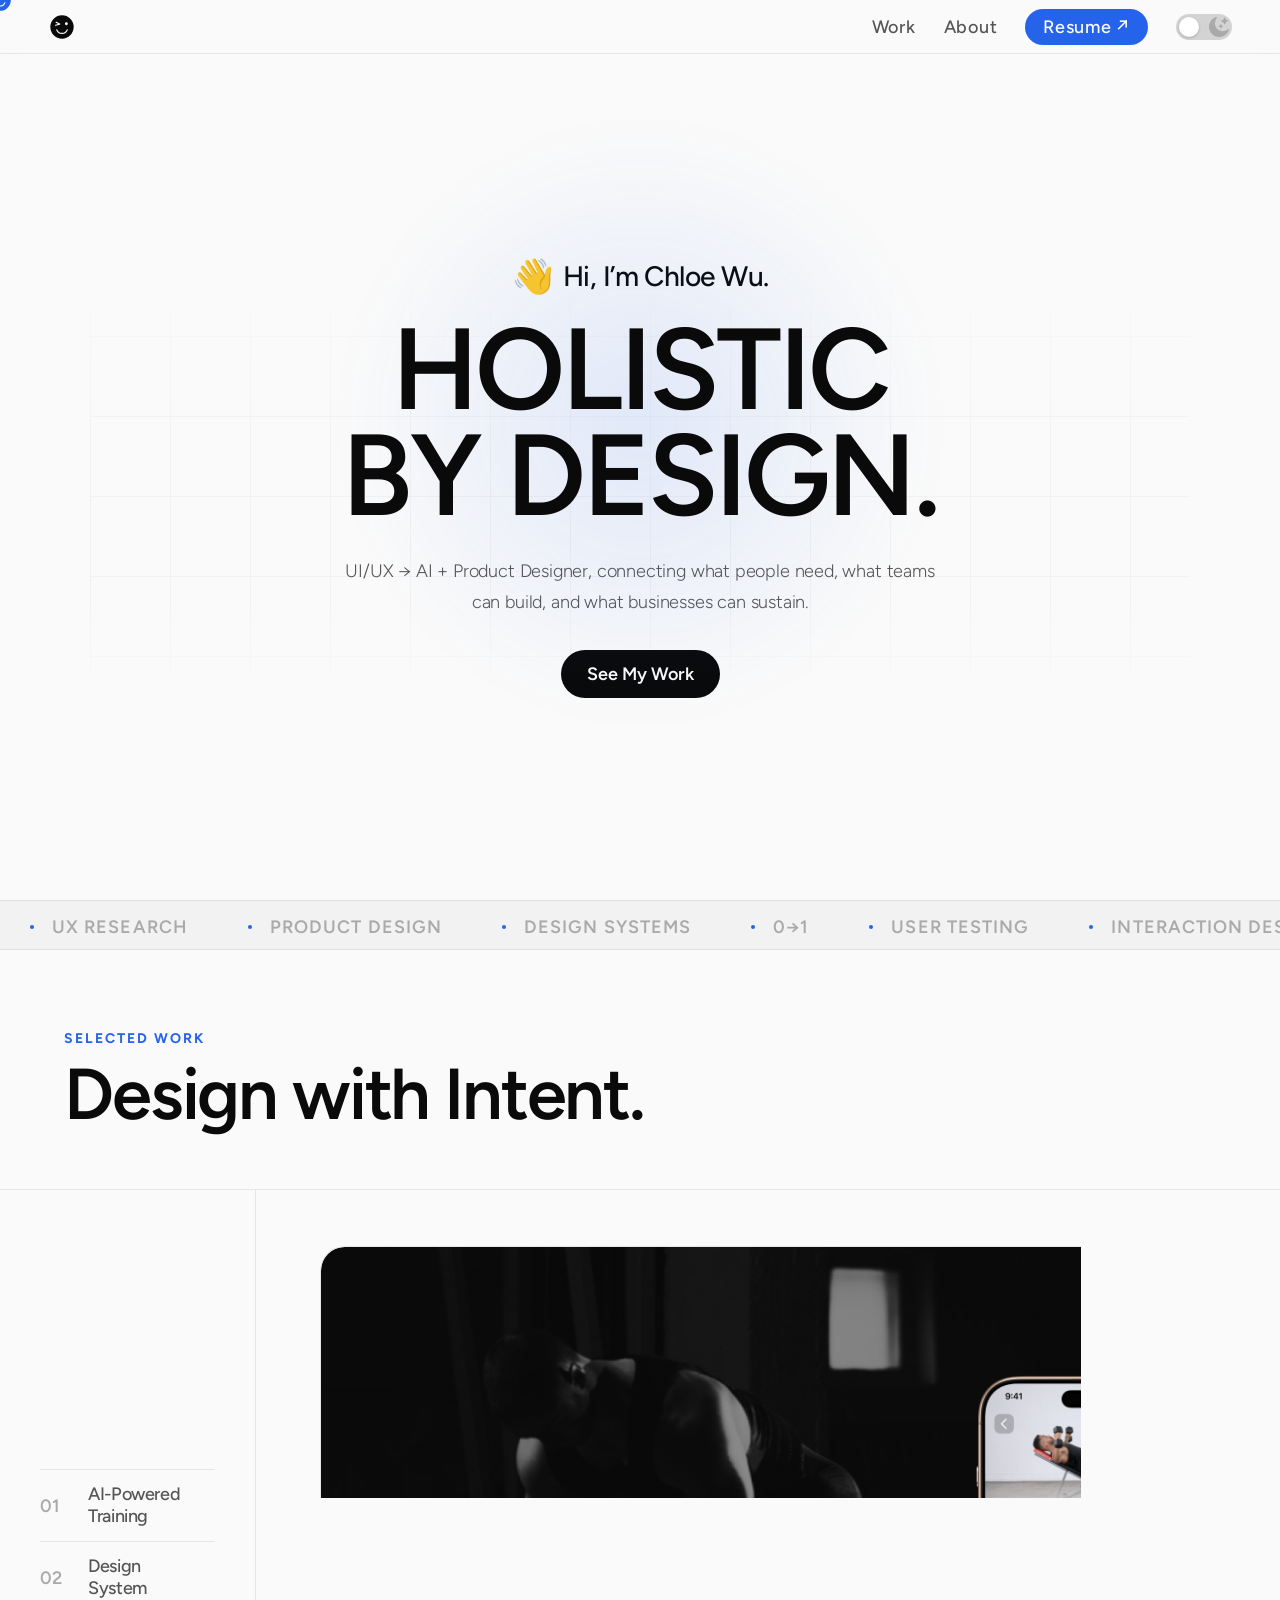
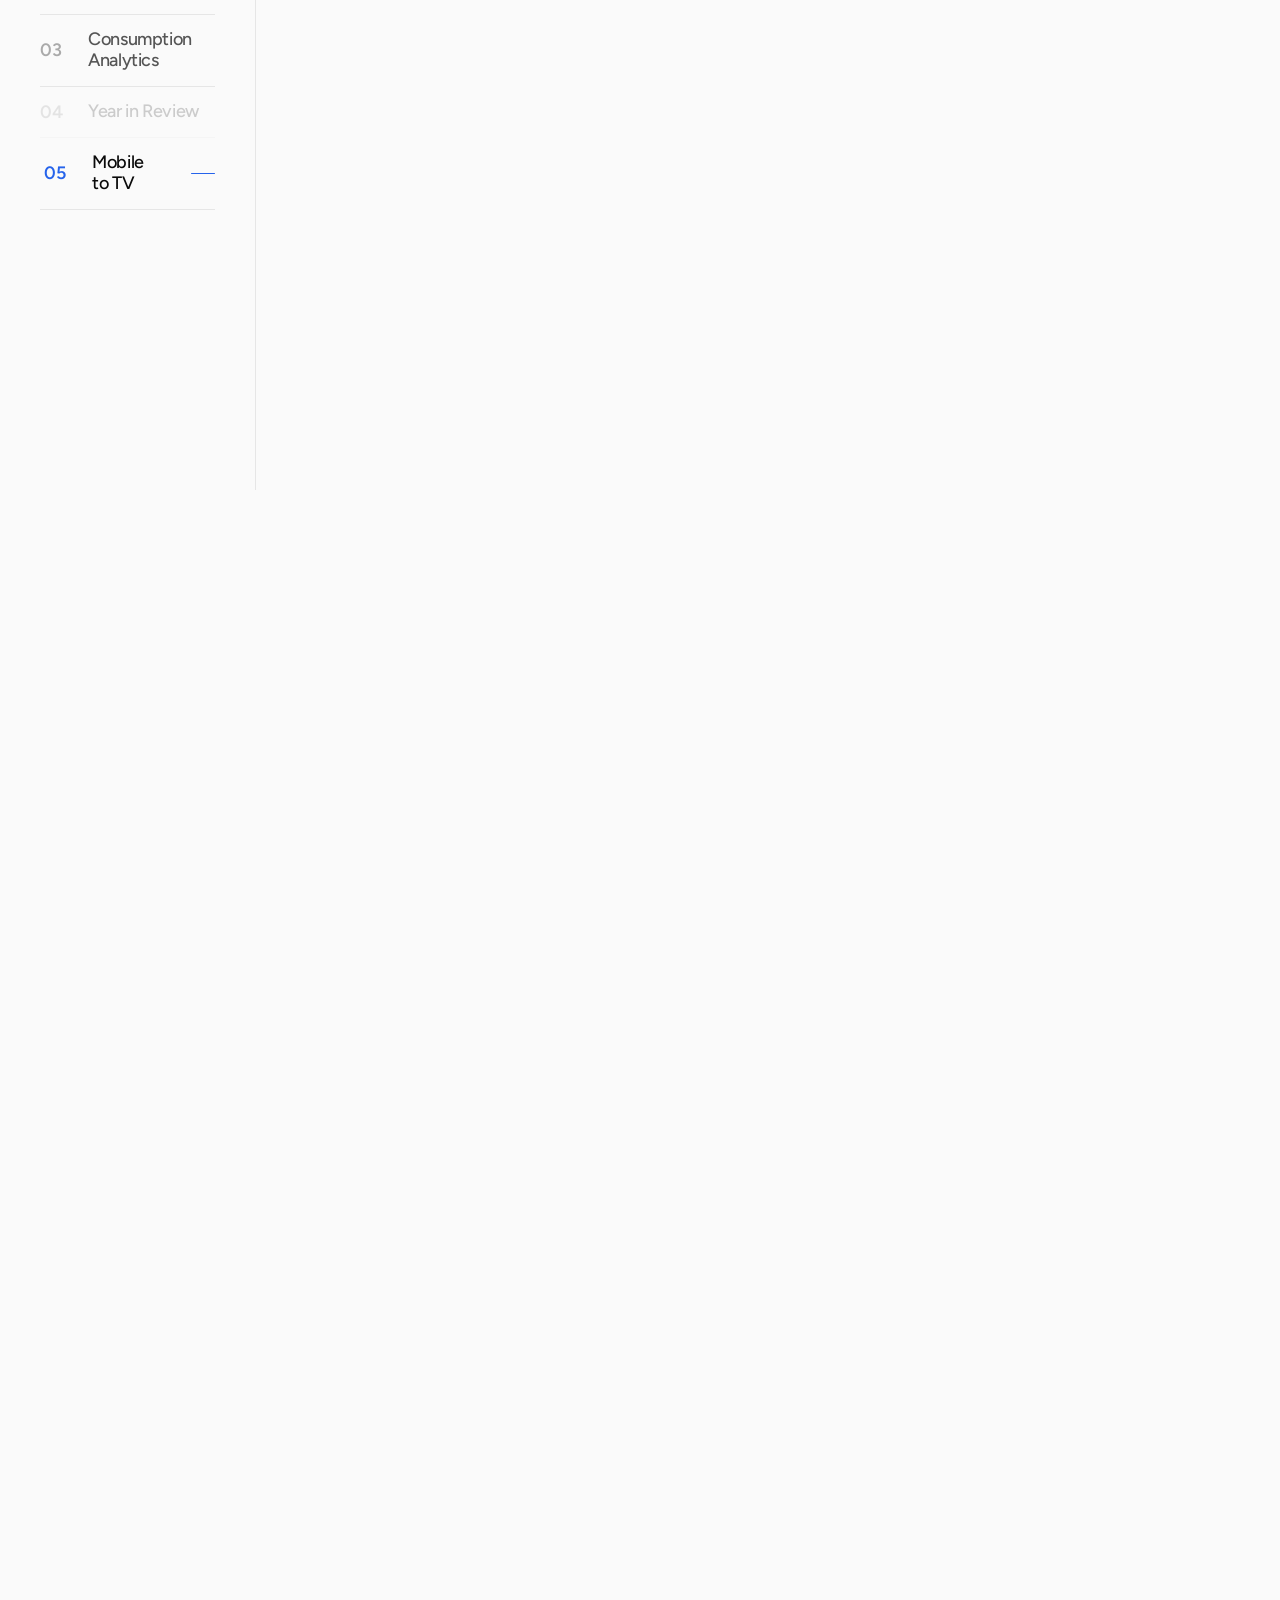
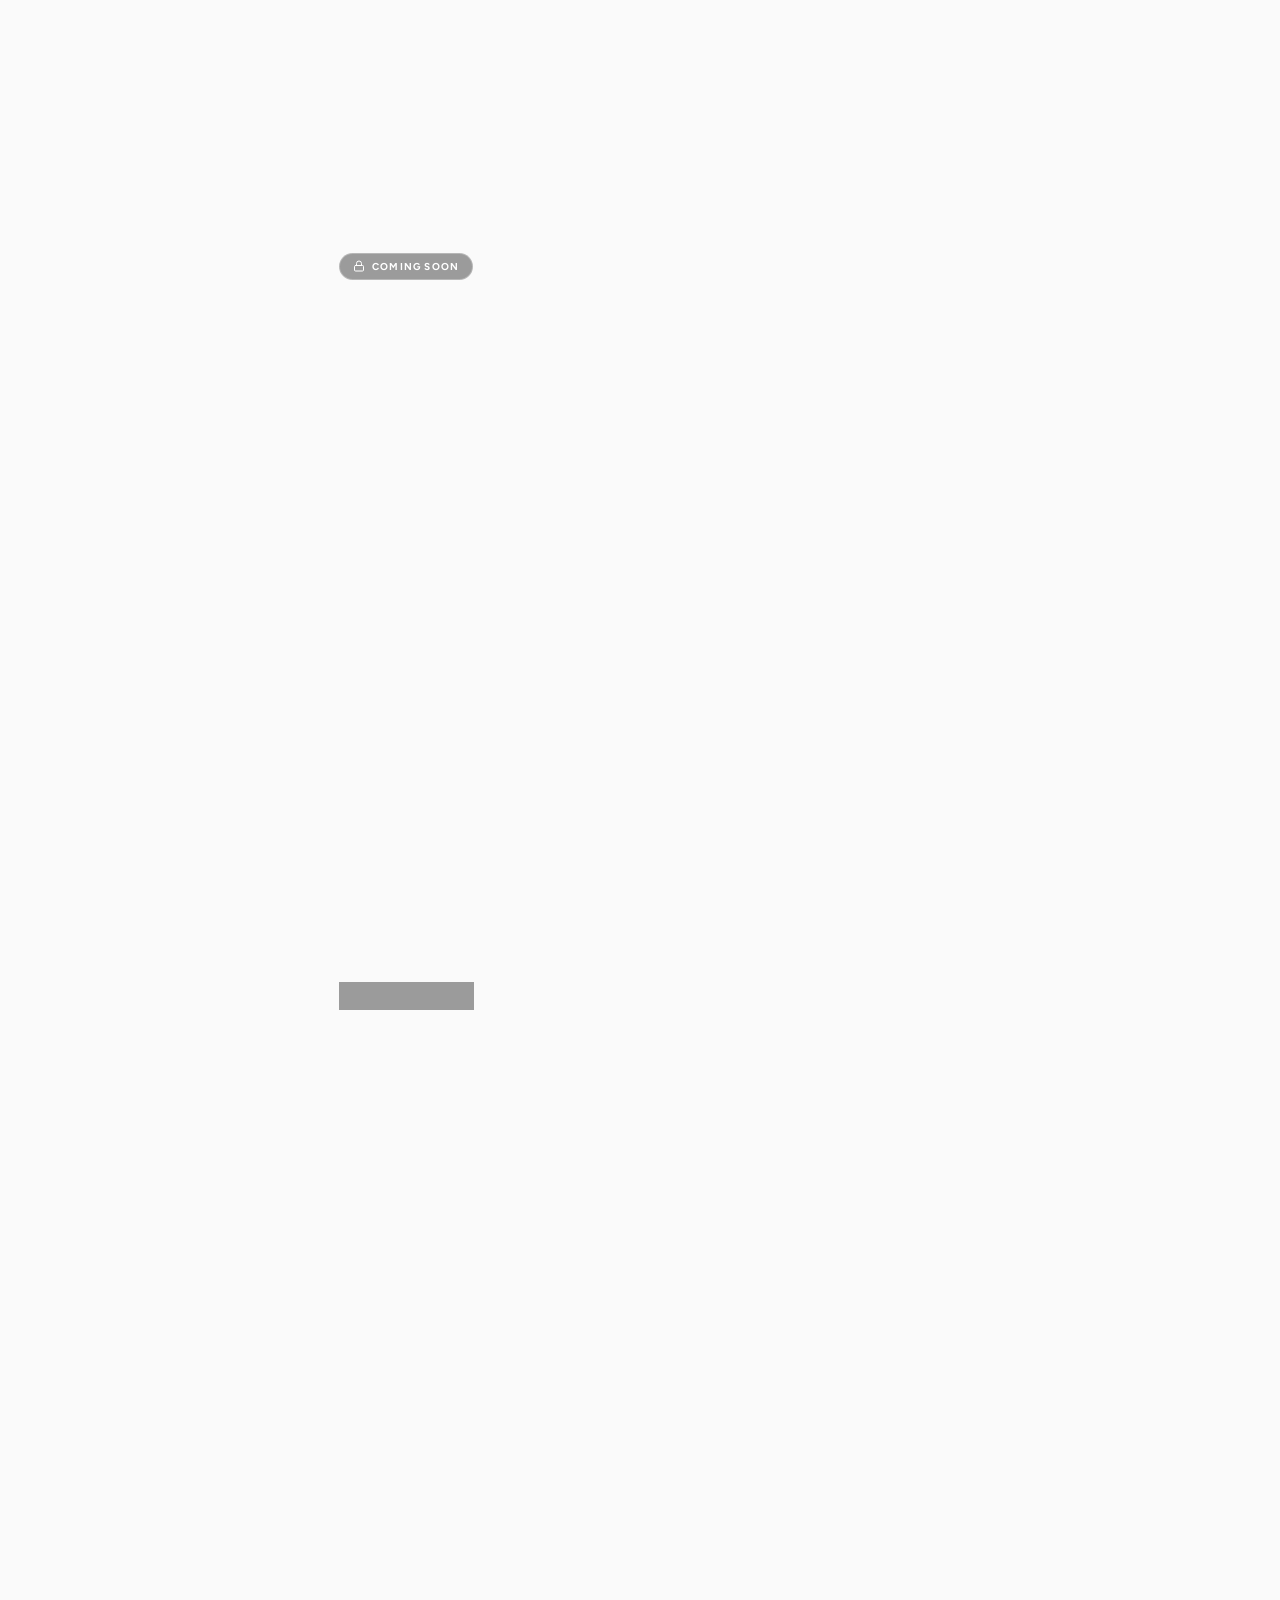
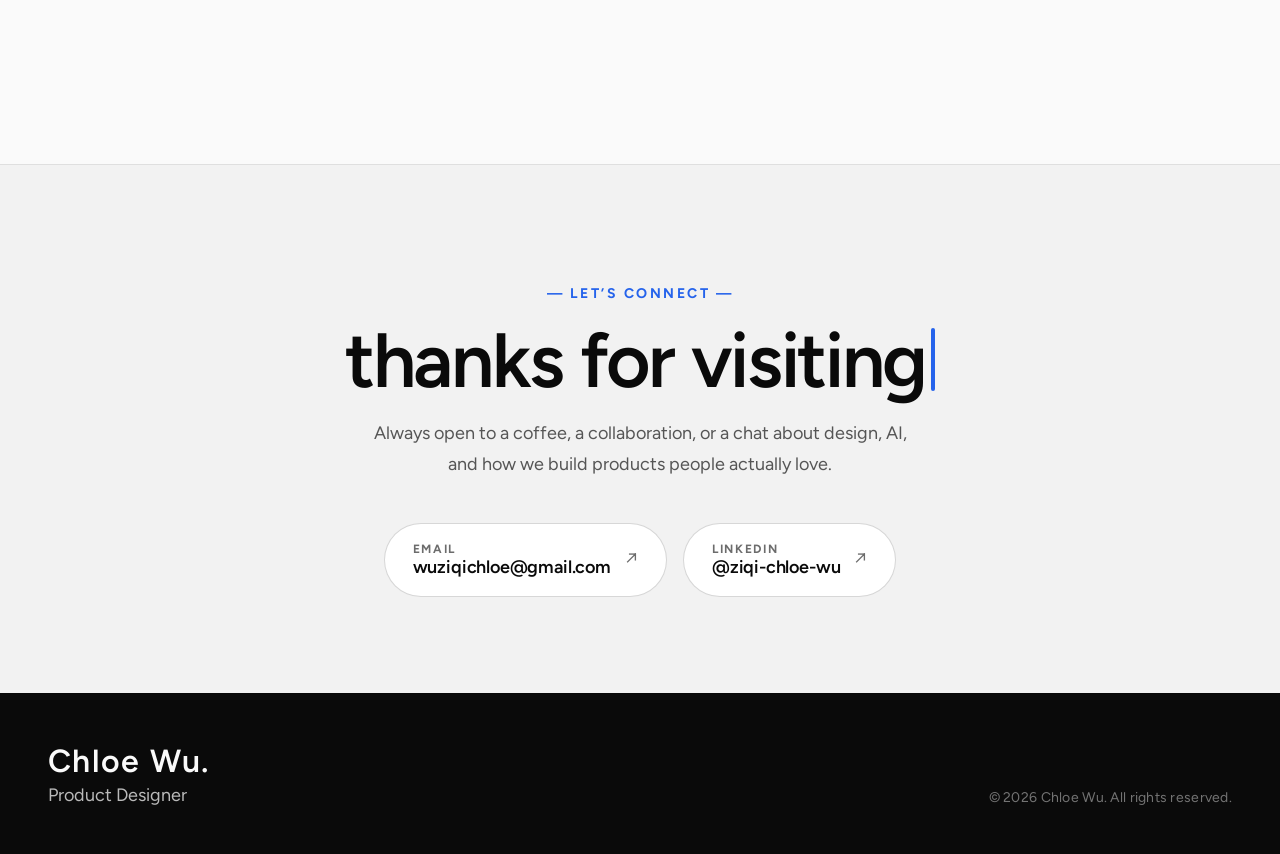
==== commit 02e96bc7: "SEO: add meta/OG/structured data, sitemap, robots; noindex private pages - Public pages (home, about" ====
--- a/index.html
+++ b/index.html
@@ -3,12 +3,55 @@
 <head>
 <meta charset="UTF-8">
 <meta name="viewport" content="width=device-width, initial-scale=1.0">
-<title>Chloe Wu — Product Designer</title>
+<title>Ziqi (Chloe) Wu — Product Designer Portfolio</title>
+<meta name="description" content="Ziqi (Chloe) Wu is a product designer crafting AI-driven fitness and enterprise experiences — from Jefit's adaptive training to HPE GreenLake analytics. Selected case studies, process, and craft.">
+<meta name="author" content="Ziqi (Chloe) Wu">
+<link rel="canonical" href="https://ziqi-wu.com/">
+<!-- Open Graph (LinkedIn, Facebook, Slack link previews) -->
+<meta property="og:type" content="website">
+<meta property="og:site_name" content="Ziqi (Chloe) Wu">
+<meta property="og:url" content="https://ziqi-wu.com/">
+<meta property="og:title" content="Ziqi (Chloe) Wu — Product Designer">
+<meta property="og:description" content="Product designer crafting AI-driven fitness and enterprise experiences — from Jefit's adaptive training to HPE GreenLake analytics.">
+<meta property="og:image" content="https://ziqi-wu.com/banner.png">
+<meta property="og:image:width" content="524">
+<meta property="og:image:height" content="250">
+<!-- Twitter / X card -->
+<meta name="twitter:card" content="summary_large_image">
+<meta name="twitter:title" content="Ziqi (Chloe) Wu — Product Designer">
+<meta name="twitter:description" content="Product designer crafting AI-driven fitness and enterprise experiences — from Jefit's adaptive training to HPE GreenLake analytics.">
+<meta name="twitter:image" content="https://ziqi-wu.com/banner.png">
 <link href="https://fonts.googleapis.com/css2?family=Figtree:ital,wght@0,300;0,400;0,500;0,600;0,700;1,400&display=swap" rel="stylesheet">
 <link rel="icon" href="favicon.svg" type="image/svg+xml">
 <link rel="icon" href="favicon-32.png" sizes="32x32" type="image/png">
 <link rel="apple-touch-icon" href="apple-touch-icon.png">
 <link rel="stylesheet" href="tokens.css">
+<!-- Structured data: who this person is, so Google links name ↔ site ↔ profiles -->
+<script type="application/ld+json">
+{
+  "@context": "https://schema.org",
+  "@graph": [
+    {
+      "@type": "Person",
+      "@id": "https://ziqi-wu.com/#person",
+      "name": "Ziqi Wu",
+      "alternateName": ["Chloe Wu", "Ziqi Chloe Wu"],
+      "url": "https://ziqi-wu.com/",
+      "jobTitle": "Product Designer",
+      "description": "Product designer crafting AI-driven fitness and enterprise experiences.",
+      "sameAs": ["https://www.linkedin.com/in/ziqi-chloe-wu"],
+      "knowsAbout": ["Product Design", "UX Design", "UI Design", "Design Systems", "AI Product Design", "Figma", "Prototyping", "User Research", "Accessibility"]
+    },
+    {
+      "@type": "WebSite",
+      "@id": "https://ziqi-wu.com/#website",
+      "url": "https://ziqi-wu.com/",
+      "name": "Ziqi (Chloe) Wu — Portfolio",
+      "publisher": { "@id": "https://ziqi-wu.com/#person" }
+    }
+  ]
+}
+</script>
 <style>
 *,*::before,*::after{box-sizing:border-box;margin:0;padding:0;}
 html{scroll-behavior:smooth;font-size:120%;}
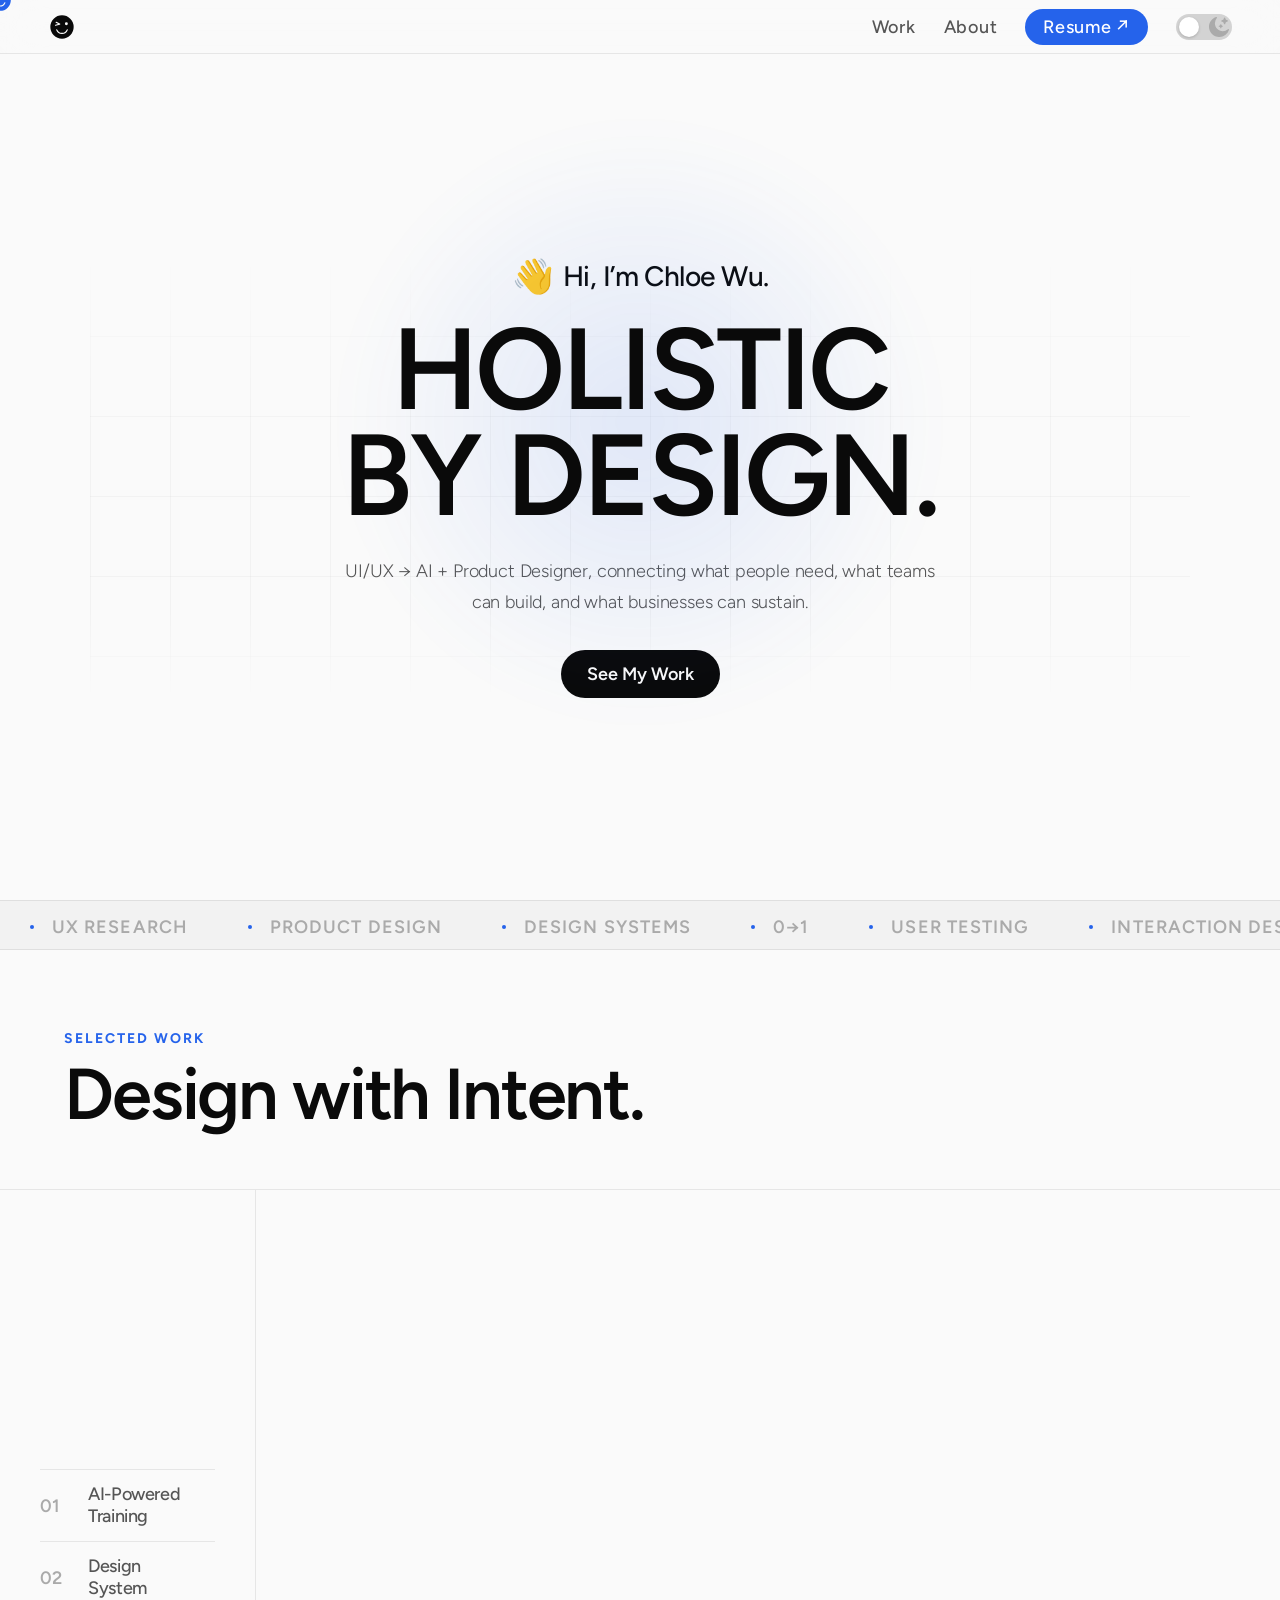
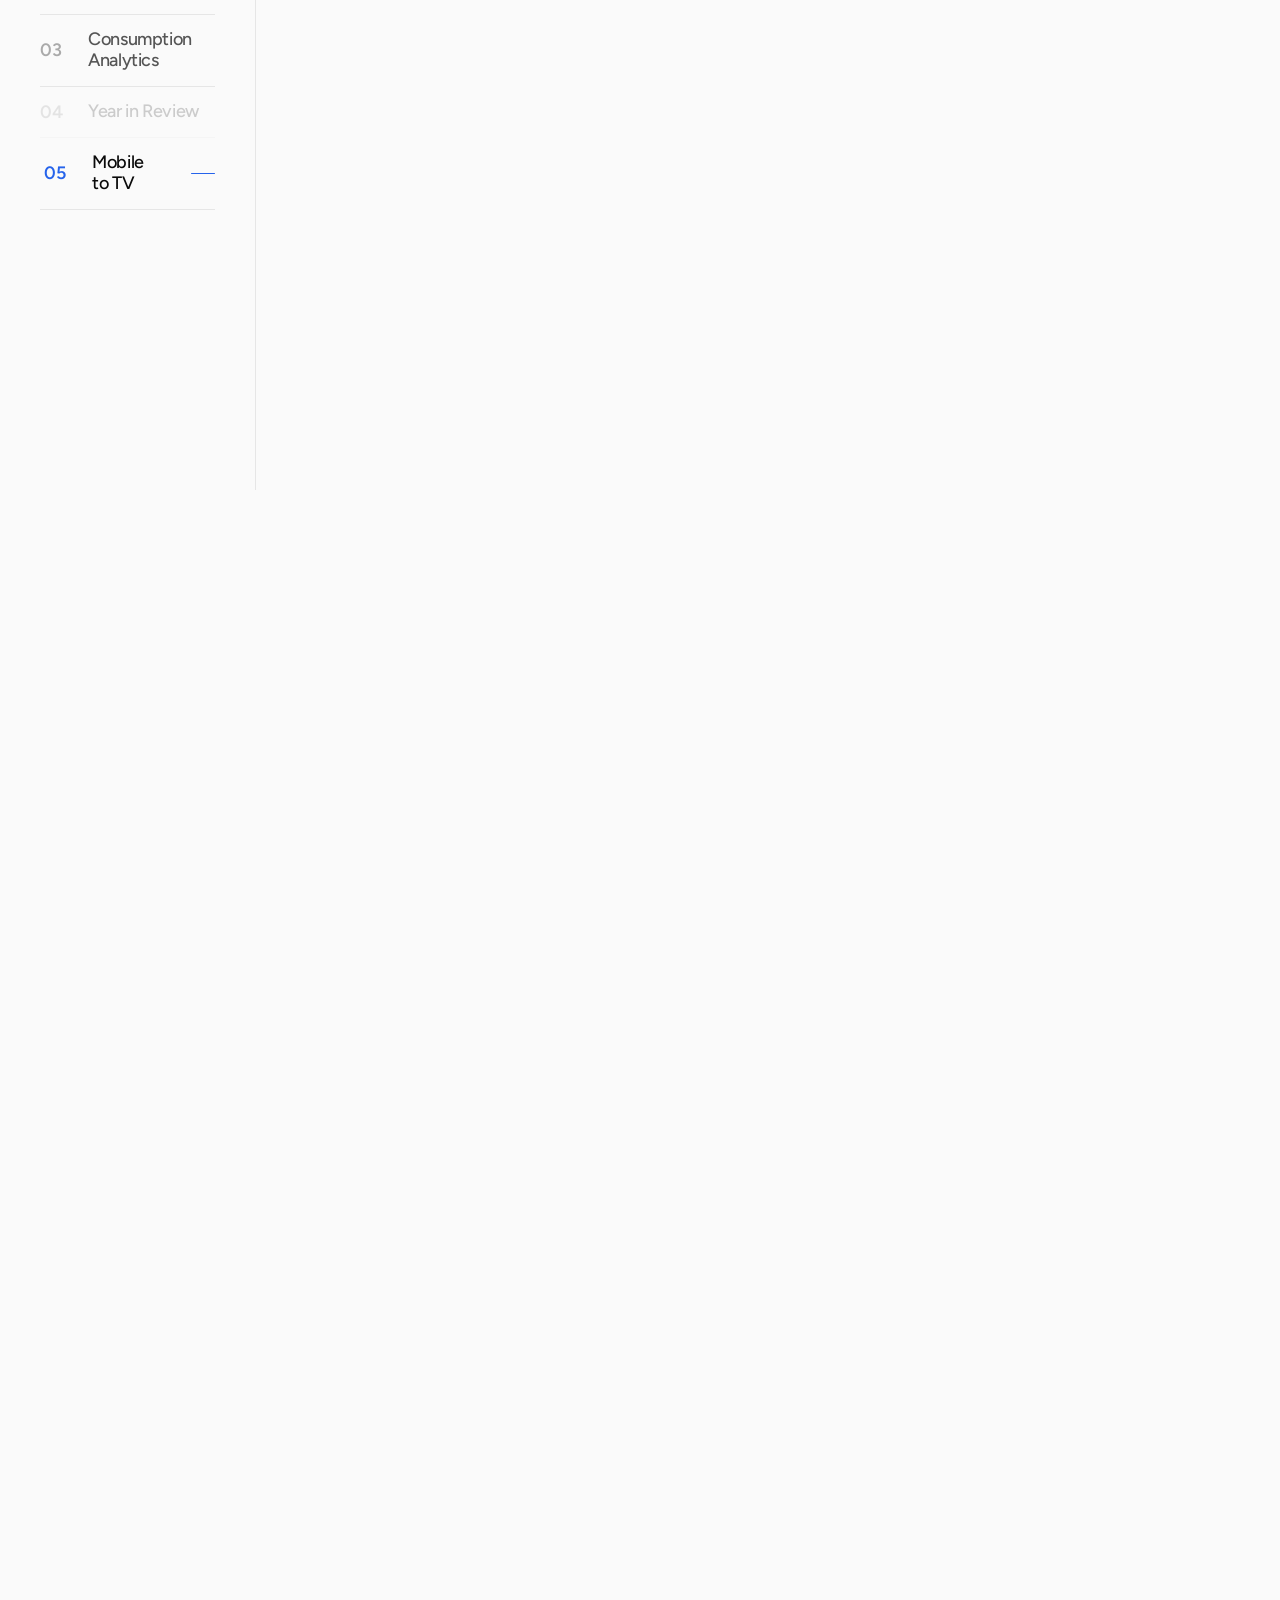
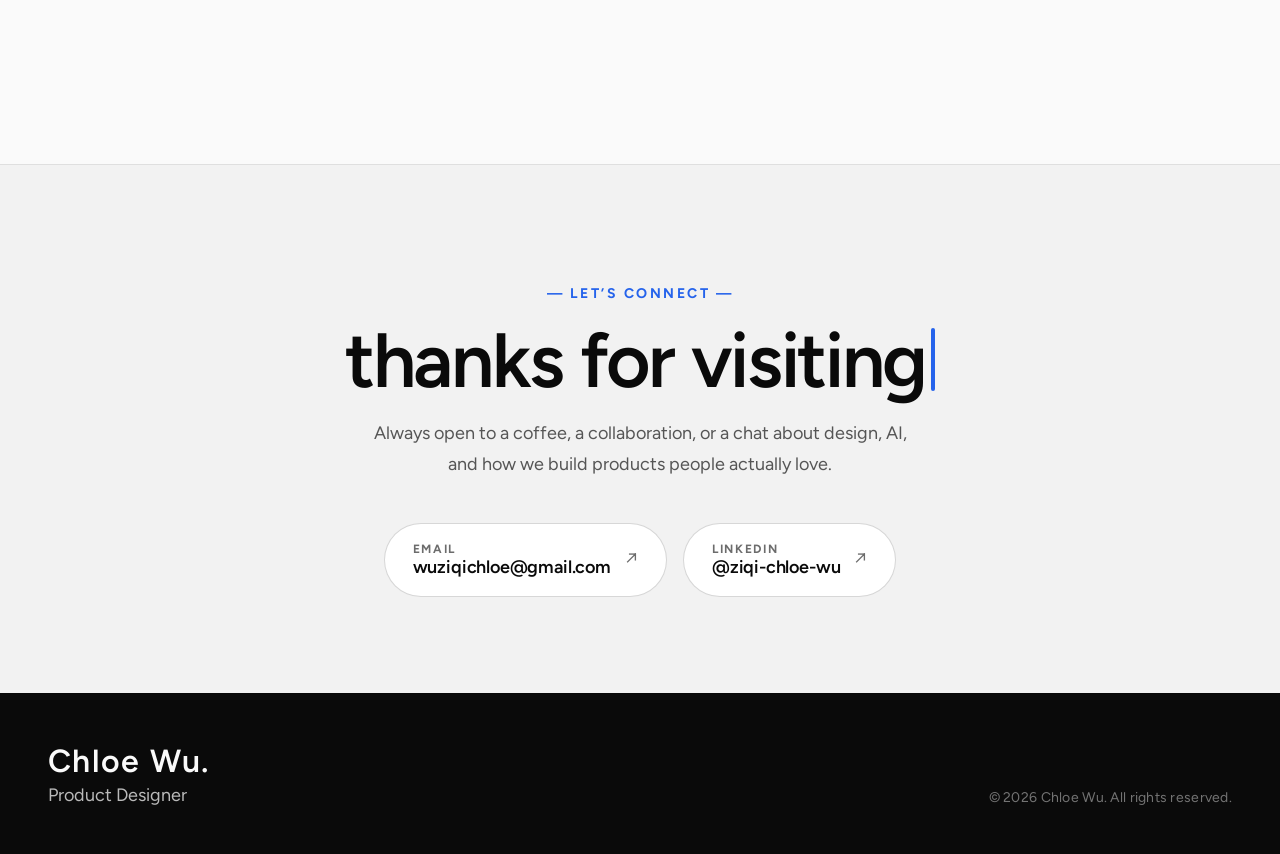
==== commit 4d454586: "Resume: open PDF in a new tab instead of an in-page modal Replace the iframe-embedded résumé modal o" ====
--- a/index.html
+++ b/index.html
@@ -615,43 +615,6 @@
   line-height:1; pointer-events:none; user-select:none;
 }
 
-/* PDF MODAL */
-.pdf-overlay {
-  position:fixed; inset:0; z-index:1000;
-  background:rgba(0,0,0,.65);
-  backdrop-filter:blur(14px);
-  display:none; align-items:center; justify-content:center;
-  padding:24px;
-}
-.pdf-overlay.open { display:flex; }
-.pdf-box {
-  width:min(900px,96vw);
-  height:min(92vh,1040px);
-  background:var(--surf);
-  border-radius:18px; overflow:hidden;
-  display:flex; flex-direction:column;
-  box-shadow:0 32px 80px rgba(0,0,0,.45);
-  border:1px solid var(--border-h);
-}
-.pdf-topbar {
-  display:flex; align-items:center; justify-content:space-between;
-  padding:13px 20px; border-bottom:1px solid var(--border);
-  flex-shrink:0;
-}
-.pdf-topbar-title {
-  font-family:var(--font-display);font-weight:var(--fw-semibold);
-  font-size:var(--fs-base); letter-spacing:.04em; color:var(--ink);
-}
-.pdf-close {
-  width:30px; height:30px; border-radius:50%; border:none;
-  background:var(--border-h); color:var(--ink); font-size:var(--fs-base);
-  cursor:pointer; display:flex; align-items:center; justify-content:center;
-  transition:background .2s;
-}
-.pdf-close:hover { background:var(--border); }
-.pdf-iframe { flex:1; border:none; width:100%; background:#f0f0f0; }
-
-
 
 /* ─────────────────────────────────────
    ABOUT — Compact Bento Persona
@@ -1595,29 +1558,12 @@
 
 
 
-/* ── PDF MODAL ── */
+/* ── RESUME ── */
+// Open the résumé PDF in a new tab — Chrome's native viewer (download/zoom/print).
 const RESUME_PDF_URL = "assets/Chloe%20Wu%27s%20Resume_2026.pdf";
 function openResumePdf() {
-  // Mobile / touch: iframe-embedded PDFs render at native size with no fit-to-width.
-  // Open in a new tab so the OS PDF viewer can fit to screen.
-  const isMobile = matchMedia('(hover: none) and (pointer: coarse)').matches || window.innerWidth < 768;
-  if (isMobile) {
-    window.open(RESUME_PDF_URL, '_blank');
-    return;
-  }
-  const iframe = document.getElementById('pdfIframe');
-  const fitSrc = RESUME_PDF_URL + '#view=FitH&toolbar=1';
-  if (iframe.src !== fitSrc) iframe.src = fitSrc;
-  document.getElementById('pdfOverlay').classList.add('open');
-  document.body.style.overflow = 'hidden';
-}
-function closePdf() {
-  document.getElementById('pdfOverlay').classList.remove('open');
-  document.body.style.overflow = '';
-}
-document.addEventListener('keydown', e => {
-  if (e.key === 'Escape') closePdf();
-});
+  window.open(RESUME_PDF_URL, '_blank', 'noopener');
+}
 
 /* ── HAMBURGER MENU ── */
 const hamburger    = document.getElementById('hamburger');
@@ -1826,21 +1772,5 @@
 })();
 </script>
 
-<!-- PDF Resume Modal -->
-<div class="pdf-overlay" id="pdfOverlay" onclick="if(event.target===this)closePdf()">
-  <div class="pdf-box">
-    <div class="pdf-topbar">
-      <span class="pdf-topbar-title">Chloe Wu — Resume 2026</span>
-      <button class="pdf-close" onclick="closePdf()">✕</button>
-    </div>
-    <iframe
-      class="pdf-iframe"
-      id="pdfIframe"
-      src=""
-      title="Chloe Wu Resume"
-    ></iframe>
-  </div>
-</div>
-
 </body>
 </html>
